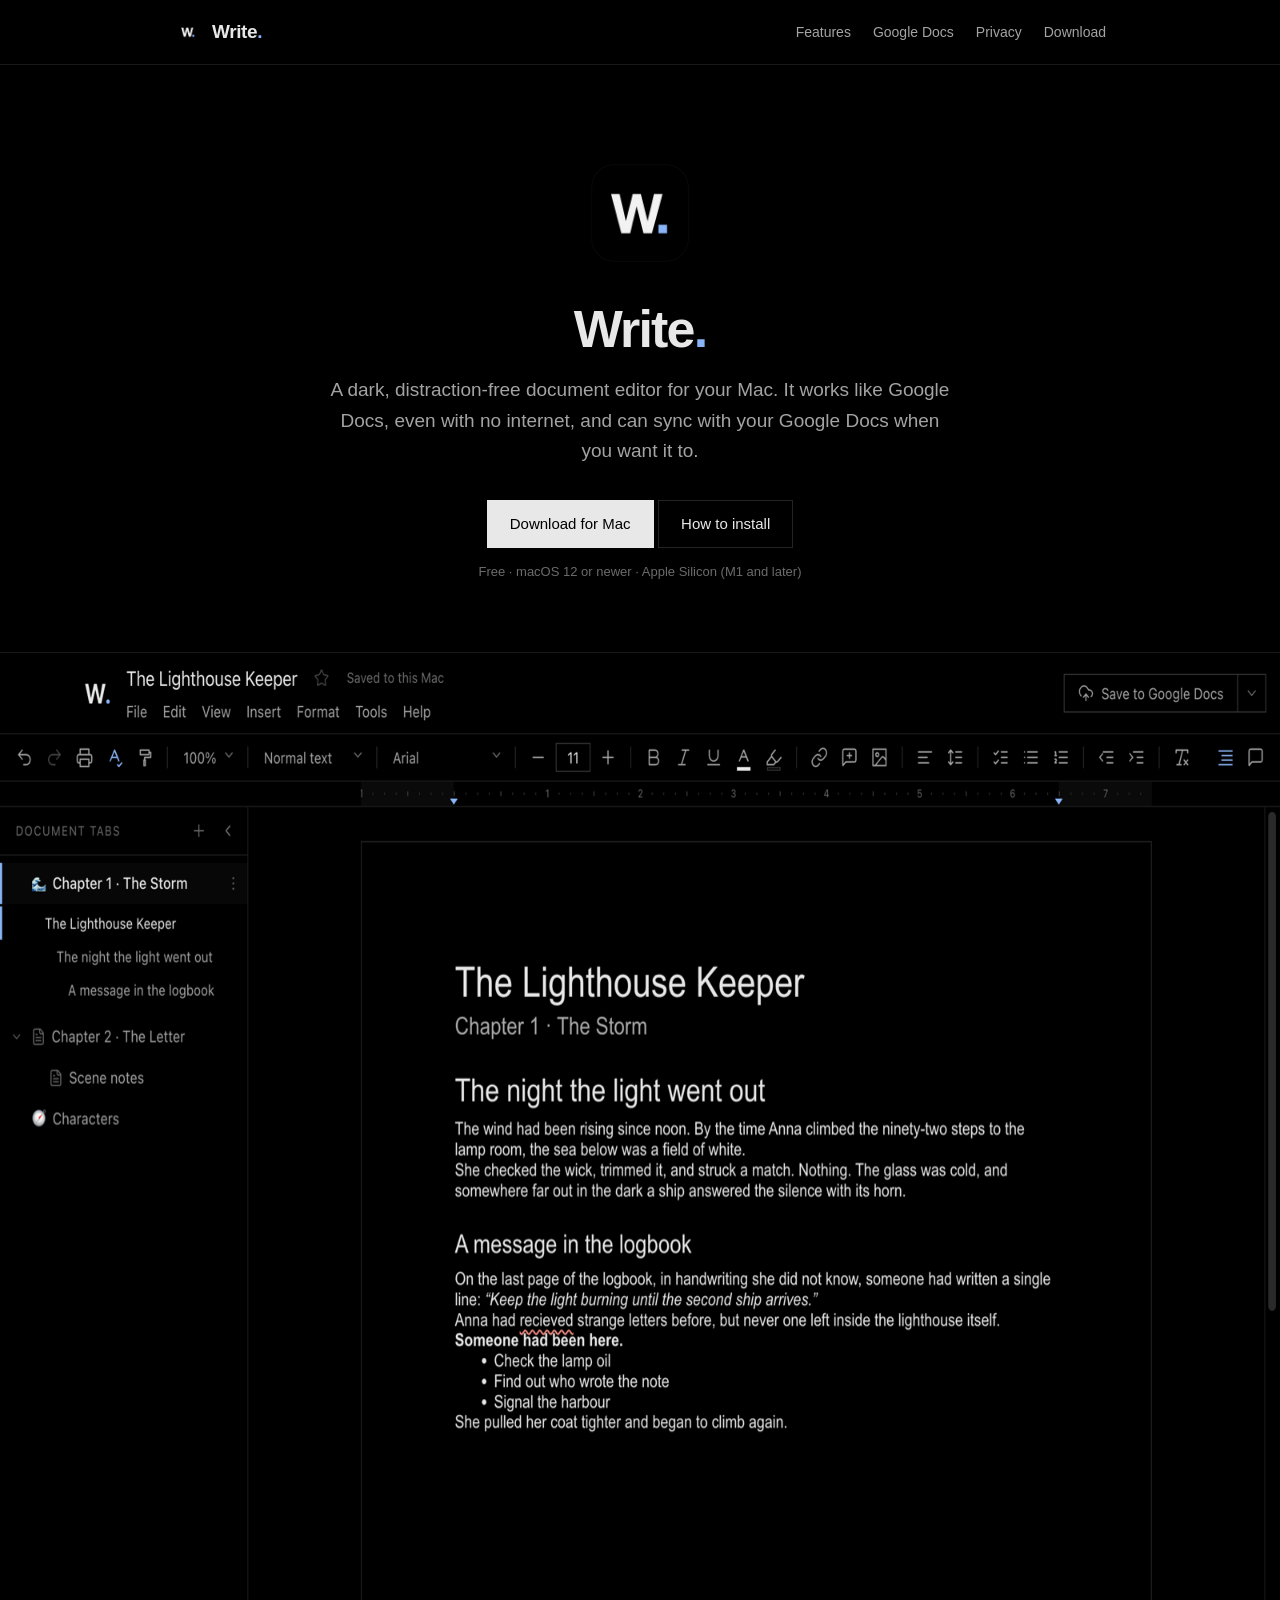
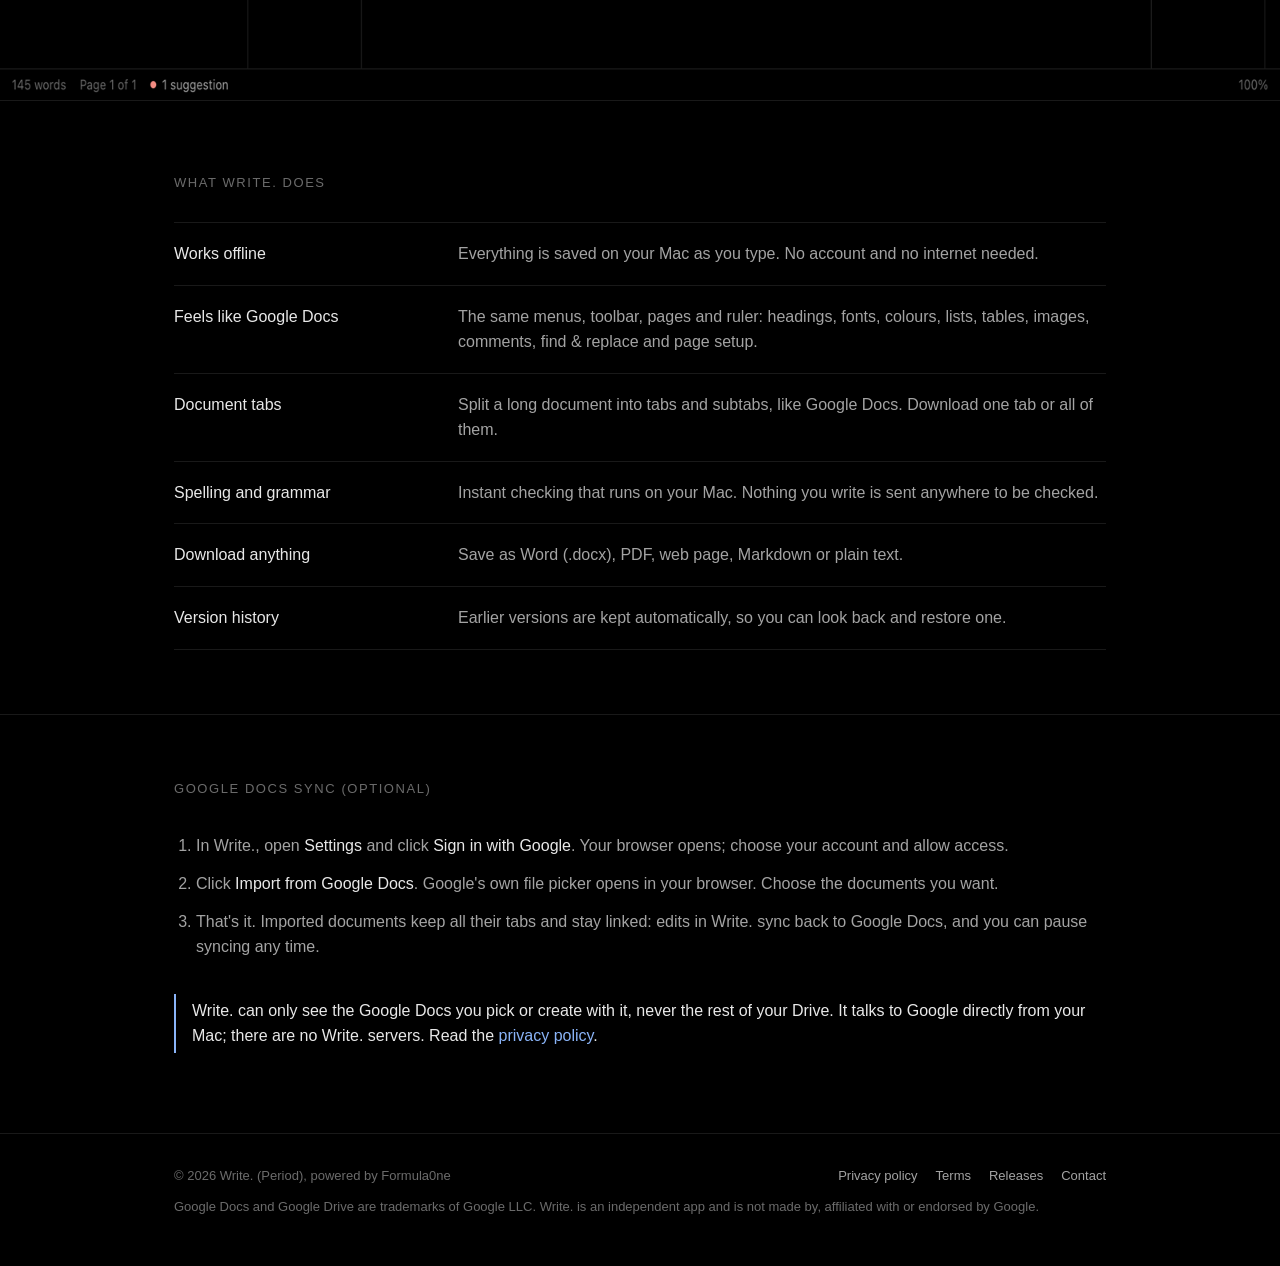
==== docs/index.html @ 098665d2 "Website: home page, privacy policy, terms and Google file picker page" ====
<!doctype html>
<html lang="en">
<head>
<meta charset="utf-8">
<meta name="viewport" content="width=device-width, initial-scale=1">
<title>Write. — a dark document editor for Mac that works like Google Docs</title>
<meta name="description" content="Write. is a free, dark, offline-first document editor for macOS. It works like Google Docs, with document tabs, spelling and grammar, and optional Google Docs sync.">
<meta name="theme-color" content="#000000">
<link rel="icon" href="icon.png">
<link rel="stylesheet" href="site.css">
</head>
<body>
<header class="top">
  <div class="wrap">
    <a class="brand" href="./"><img src="icon.png" alt=""><span>Write<span class="dot">.</span></span></a>
    <nav>
      <a href="#features" class="hide-sm">Features</a>
      <a href="#google">Google Docs</a>
      <a href="privacy.html">Privacy</a>
      <a href="https://github.com/subhodeep2002/Write/releases/latest">Download</a>
    </nav>
  </div>
</header>

<main>
  <div class="hero wrap">
    <img class="logo" src="icon.png" width="120" height="120" alt="Write. app icon">
    <h1>Write<span class="dot">.</span></h1>
    <p class="lead">A dark, distraction-free document editor for your Mac. It works like Google Docs, even with no internet, and can sync with your Google Docs when you want it to.</p>
    <a class="btn" href="https://github.com/subhodeep2002/Write/releases/latest">Download for Mac</a>
    <a class="btn ghost" href="https://github.com/subhodeep2002/Write#download-and-install">How to install</a>
    <p class="small">Free · macOS 12 or newer · Apple Silicon (M1 and later)</p>
  </div>

  <div class="shot"><img src="screenshots/editor.png" width="1600" height="1047" alt="Write. editing a document with document tabs"></div>

  <section id="features">
    <div class="wrap">
      <h2>What Write. does</h2>
      <div class="rows">
        <div><b>Works offline</b><span>Everything is saved on your Mac as you type. No account and no internet needed.</span></div>
        <div><b>Feels like Google Docs</b><span>The same menus, toolbar, pages and ruler: headings, fonts, colours, lists, tables, images, comments, find &amp; replace and page setup.</span></div>
        <div><b>Document tabs</b><span>Split a long document into tabs and subtabs, like Google Docs. Download one tab or all of them.</span></div>
        <div><b>Spelling and grammar</b><span>Instant checking that runs on your Mac. Nothing you write is sent anywhere to be checked.</span></div>
        <div><b>Download anything</b><span>Save as Word (.docx), PDF, web page, Markdown or plain text.</span></div>
        <div><b>Version history</b><span>Earlier versions are kept automatically, so you can look back and restore one.</span></div>
      </div>
    </div>
  </section>

  <section id="google">
    <div class="wrap">
      <h2>Google Docs sync (optional)</h2>
      <ol class="steps">
        <li>In Write., open <b>Settings</b> and click <b>Sign in with Google</b>. Your browser opens; choose your account and allow access.</li>
        <li>Click <b>Import from Google Docs</b>. Google's own file picker opens in your browser. Choose the documents you want.</li>
        <li>That's it. Imported documents keep all their tabs and stay linked: edits in Write. sync back to Google Docs, and you can pause syncing any time.</li>
      </ol>
      <p class="note" style="margin-top:28px">Write. can only see the Google Docs you pick or create with it, never the rest of your Drive. It talks to Google directly from your Mac; there are no Write. servers. Read the <a href="privacy.html">privacy policy</a>.</p>
    </div>
  </section>
</main>

<footer>
  <div class="wrap">
    <span>© 2026 Write. (Period), powered by Formula0ne</span>
    <nav>
      <a href="privacy.html">Privacy policy</a>
      <a href="terms.html">Terms</a>
      <a href="https://github.com/subhodeep2002/Write/releases">Releases</a>
      <a href="https://github.com/subhodeep2002/Write/issues">Contact</a>
    </nav>
    <p>Google Docs and Google Drive are trademarks of Google LLC. Write. is an independent app and is not made by, affiliated with or endorsed by Google.</p>
  </div>
</footer>
</body>
</html>
---- docs/site.css ----
/* Write. — website. Same look as the app: pure black, hairline separators, no cards. */
:root {
  --bg: #000;
  --fg: #e8e8e8;
  --fg-2: #a3a3a3;
  --fg-3: #6b6b6b;
  --line: #191919;
  --line-2: #242424;
  --accent: #8ab4f8;
  --max: 980px;
  color-scheme: dark;
}
* { box-sizing: border-box; }
html { -webkit-text-size-adjust: 100%; }
body {
  margin: 0;
  background: var(--bg);
  color: var(--fg);
  font: 16px/1.6 -apple-system, BlinkMacSystemFont, "SF Pro Text", "Segoe UI", Roboto, Helvetica, Arial, sans-serif;
  -webkit-font-smoothing: antialiased;
}
a { color: var(--accent); text-decoration: none; }
a:hover { text-decoration: underline; }
img { max-width: 100%; display: block; }
.wrap { max-width: var(--max); margin: 0 auto; padding: 0 24px; }

/* header */
.top { border-bottom: 1px solid var(--line); }
.top .wrap { display: flex; align-items: center; gap: 24px; height: 64px; }
.brand { display: flex; align-items: center; gap: 10px; color: var(--fg); font-size: 19px; font-weight: 600; letter-spacing: -0.02em; }
.brand:hover { text-decoration: none; }
.brand img { width: 28px; height: 28px; }
.dot { color: var(--accent); }
.top nav { margin-left: auto; display: flex; gap: 22px; font-size: 14px; }
.top nav a { color: var(--fg-2); }
.top nav a:hover { color: var(--fg); text-decoration: none; }

/* hero */
.hero { padding: 88px 0 56px; text-align: center; }
.hero img.logo { width: 120px; height: 120px; margin: 0 auto 28px; }
.hero h1 { font-size: 52px; line-height: 1.08; letter-spacing: -0.035em; font-weight: 600; margin: 0 0 18px; }
.hero p.lead { font-size: 19px; color: var(--fg-2); max-width: 620px; margin: 0 auto 34px; }
.btn {
  display: inline-flex; align-items: center; gap: 10px;
  background: var(--fg); color: #000; font-weight: 500; font-size: 15px;
  padding: 11px 22px; border: 1px solid var(--fg);
}
.btn:hover { text-decoration: none; background: #fff; }
.btn.ghost { background: transparent; color: var(--fg); border-color: var(--line-2); }
.btn.ghost:hover { border-color: var(--fg-3); }
.small { font-size: 13px; color: var(--fg-3); margin-top: 14px; }
.shot { border-top: 1px solid var(--line); border-bottom: 1px solid var(--line); margin: 0 0 8px; }
.shot img { margin: 0 auto; }

/* sections */
section { padding: 64px 0; border-bottom: 1px solid var(--line); }
section h2 { font-size: 13px; font-weight: 500; letter-spacing: 0.12em; text-transform: uppercase; color: var(--fg-3); margin: 0 0 28px; }
.rows { border-top: 1px solid var(--line); }
.rows > div { display: grid; grid-template-columns: 260px 1fr; gap: 24px; padding: 18px 0; border-bottom: 1px solid var(--line); }
.rows b { font-weight: 500; }
.rows span { color: var(--fg-2); }
.steps { margin: 0; padding-left: 22px; color: var(--fg-2); }
.steps li { padding: 6px 0; }
.steps b { color: var(--fg); font-weight: 500; }

/* legal pages */
.doc { padding: 56px 0 72px; max-width: 760px; }
.doc h1 { font-size: 38px; letter-spacing: -0.03em; font-weight: 600; margin: 0 0 6px; }
.doc .meta { color: var(--fg-3); font-size: 14px; margin: 0 0 36px; }
.doc h2 { font-size: 20px; font-weight: 600; letter-spacing: -0.01em; margin: 40px 0 10px; padding-top: 28px; border-top: 1px solid var(--line); }
.doc p, .doc li { color: var(--fg-2); }
.doc strong { color: var(--fg); font-weight: 500; }
.doc ul { padding-left: 22px; }
.doc li { padding: 3px 0; }
.note { border-left: 2px solid var(--accent); padding: 4px 0 4px 16px; color: var(--fg); }

/* footer */
footer { padding: 32px 0 48px; font-size: 13px; color: var(--fg-3); }
footer .wrap { display: flex; flex-wrap: wrap; gap: 10px 24px; }
footer nav { display: flex; gap: 18px; margin-left: auto; }
footer nav a { color: var(--fg-2); }
footer p { margin: 0; width: 100%; }

@media (max-width: 720px) {
  .top nav { gap: 14px; }
  .top nav .hide-sm { display: none; }
  .hero { padding: 56px 0 40px; }
  .hero h1 { font-size: 36px; }
  .hero p.lead { font-size: 17px; }
  .rows > div { grid-template-columns: 1fr; gap: 4px; }
  footer nav { margin-left: 0; }
}
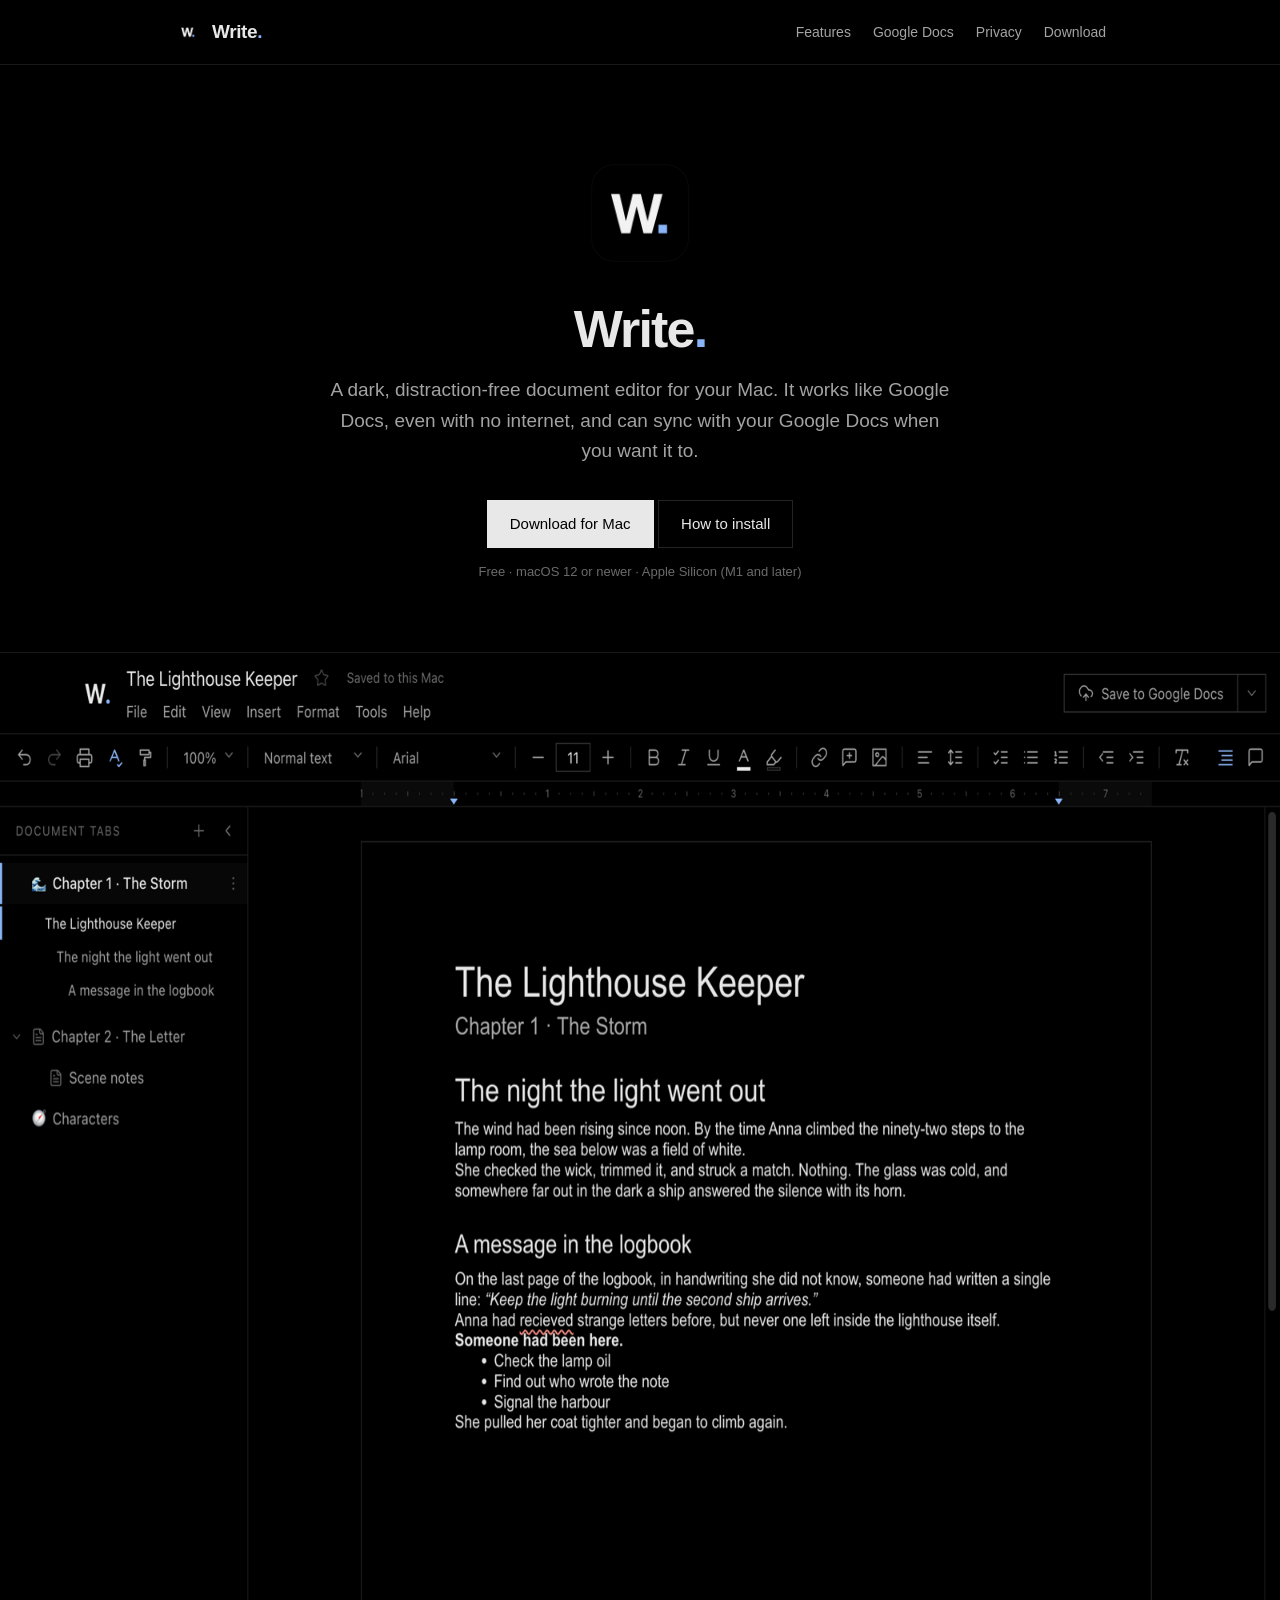
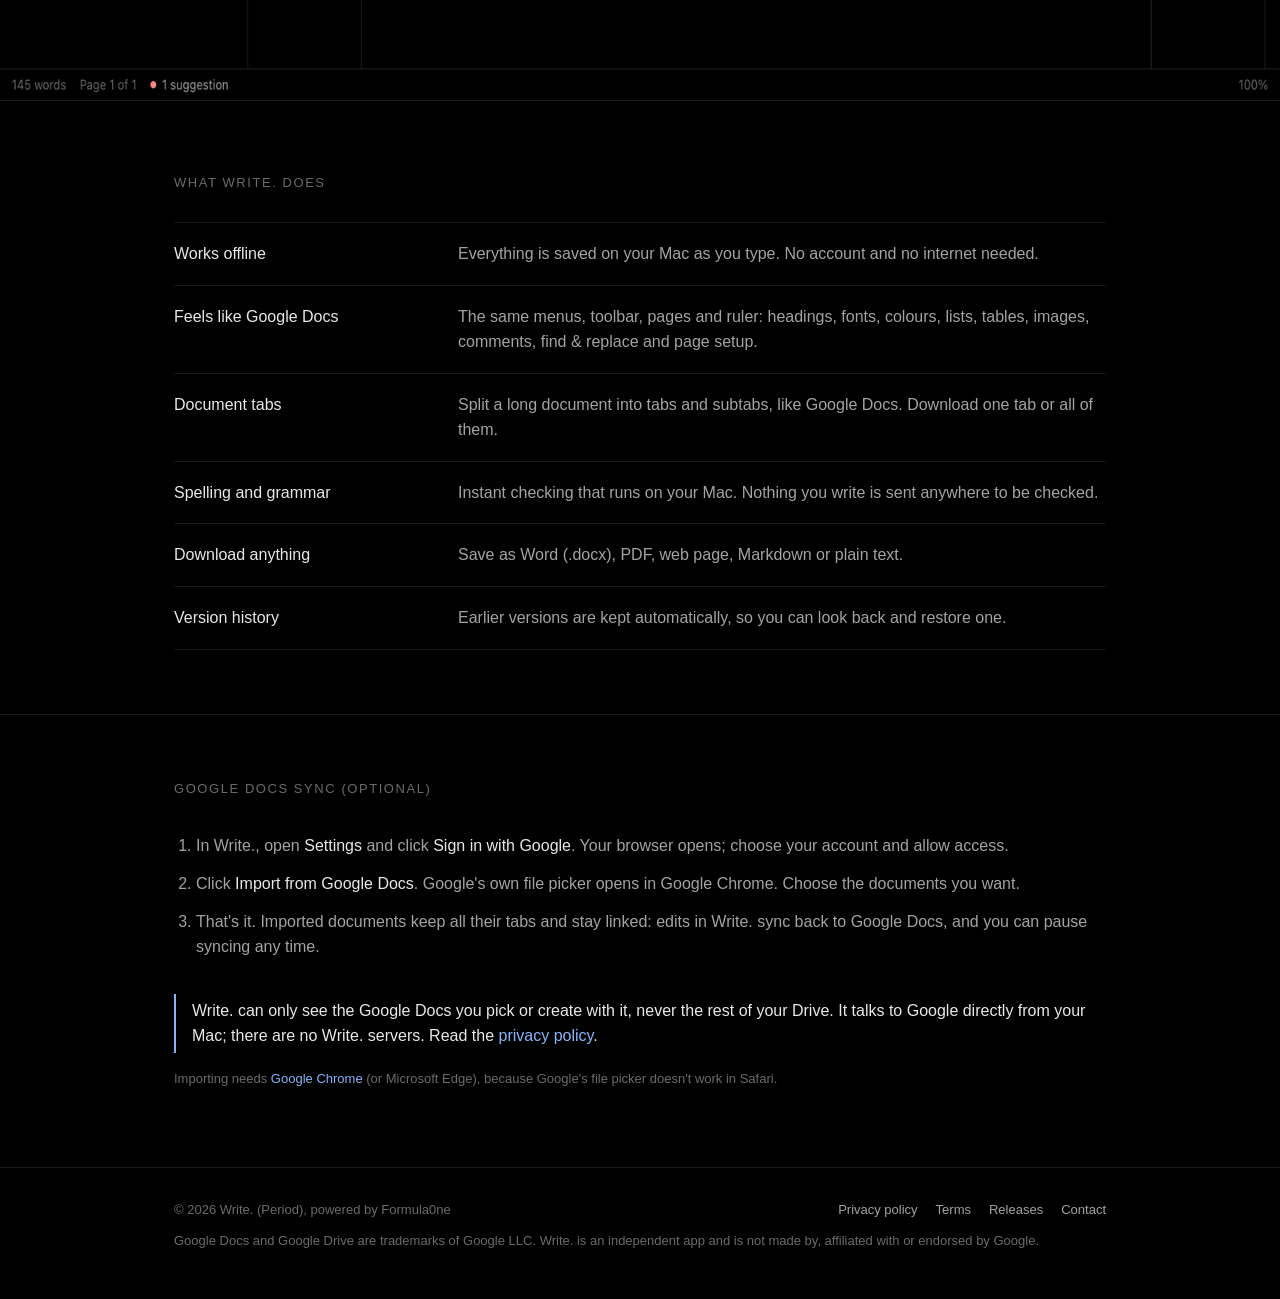
==== commit 25d8e1b2: "Write. 1.1.0: one-click Google sign-in, import with Google's file picker" ====
--- a/docs/index.html
+++ b/docs/index.html
@@ -53,10 +53,11 @@
       <h2>Google Docs sync (optional)</h2>
       <ol class="steps">
         <li>In Write., open <b>Settings</b> and click <b>Sign in with Google</b>. Your browser opens; choose your account and allow access.</li>
-        <li>Click <b>Import from Google Docs</b>. Google's own file picker opens in your browser. Choose the documents you want.</li>
+        <li>Click <b>Import from Google Docs</b>. Google's own file picker opens in Google Chrome. Choose the documents you want.</li>
         <li>That's it. Imported documents keep all their tabs and stay linked: edits in Write. sync back to Google Docs, and you can pause syncing any time.</li>
       </ol>
       <p class="note" style="margin-top:28px">Write. can only see the Google Docs you pick or create with it, never the rest of your Drive. It talks to Google directly from your Mac; there are no Write. servers. Read the <a href="privacy.html">privacy policy</a>.</p>
+      <p class="small" style="text-align:left">Importing needs <a href="https://www.google.com/chrome/">Google Chrome</a> (or Microsoft Edge), because Google's file picker doesn't work in Safari.</p>
     </div>
   </section>
 </main>
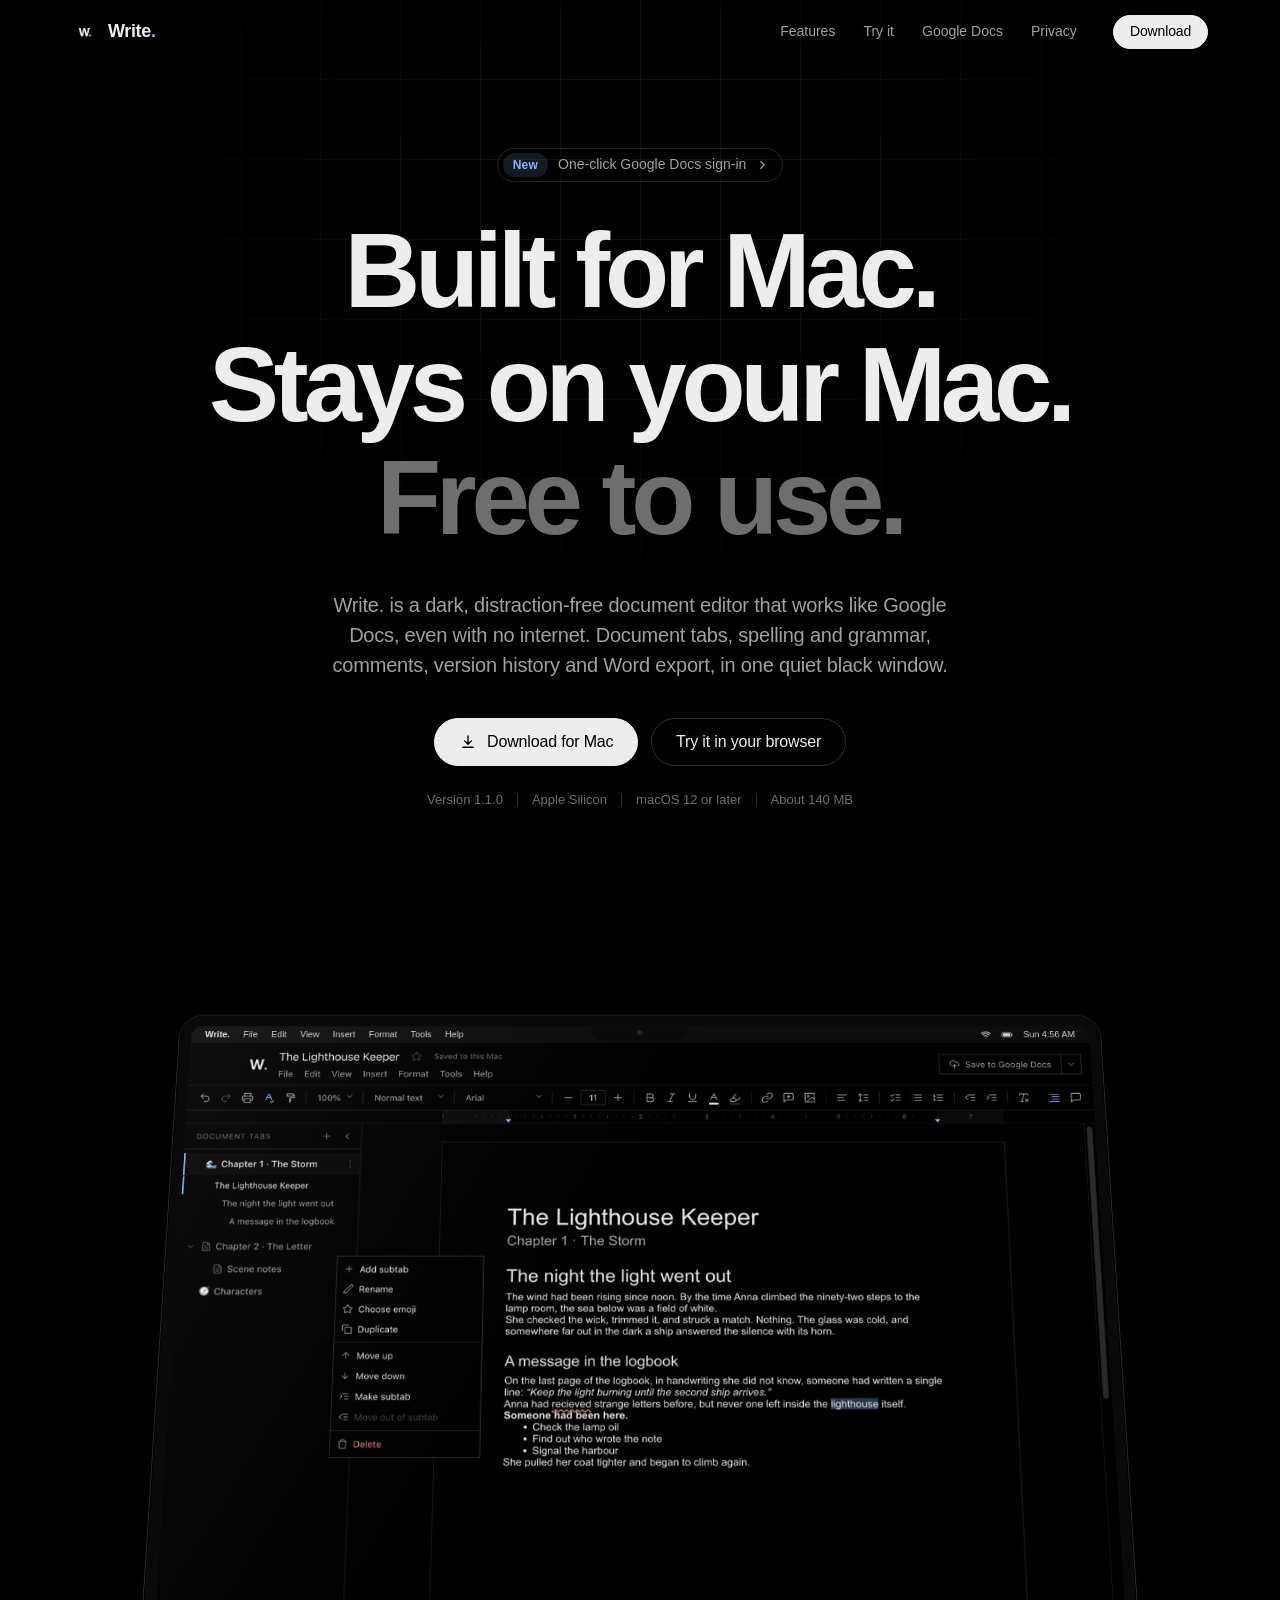
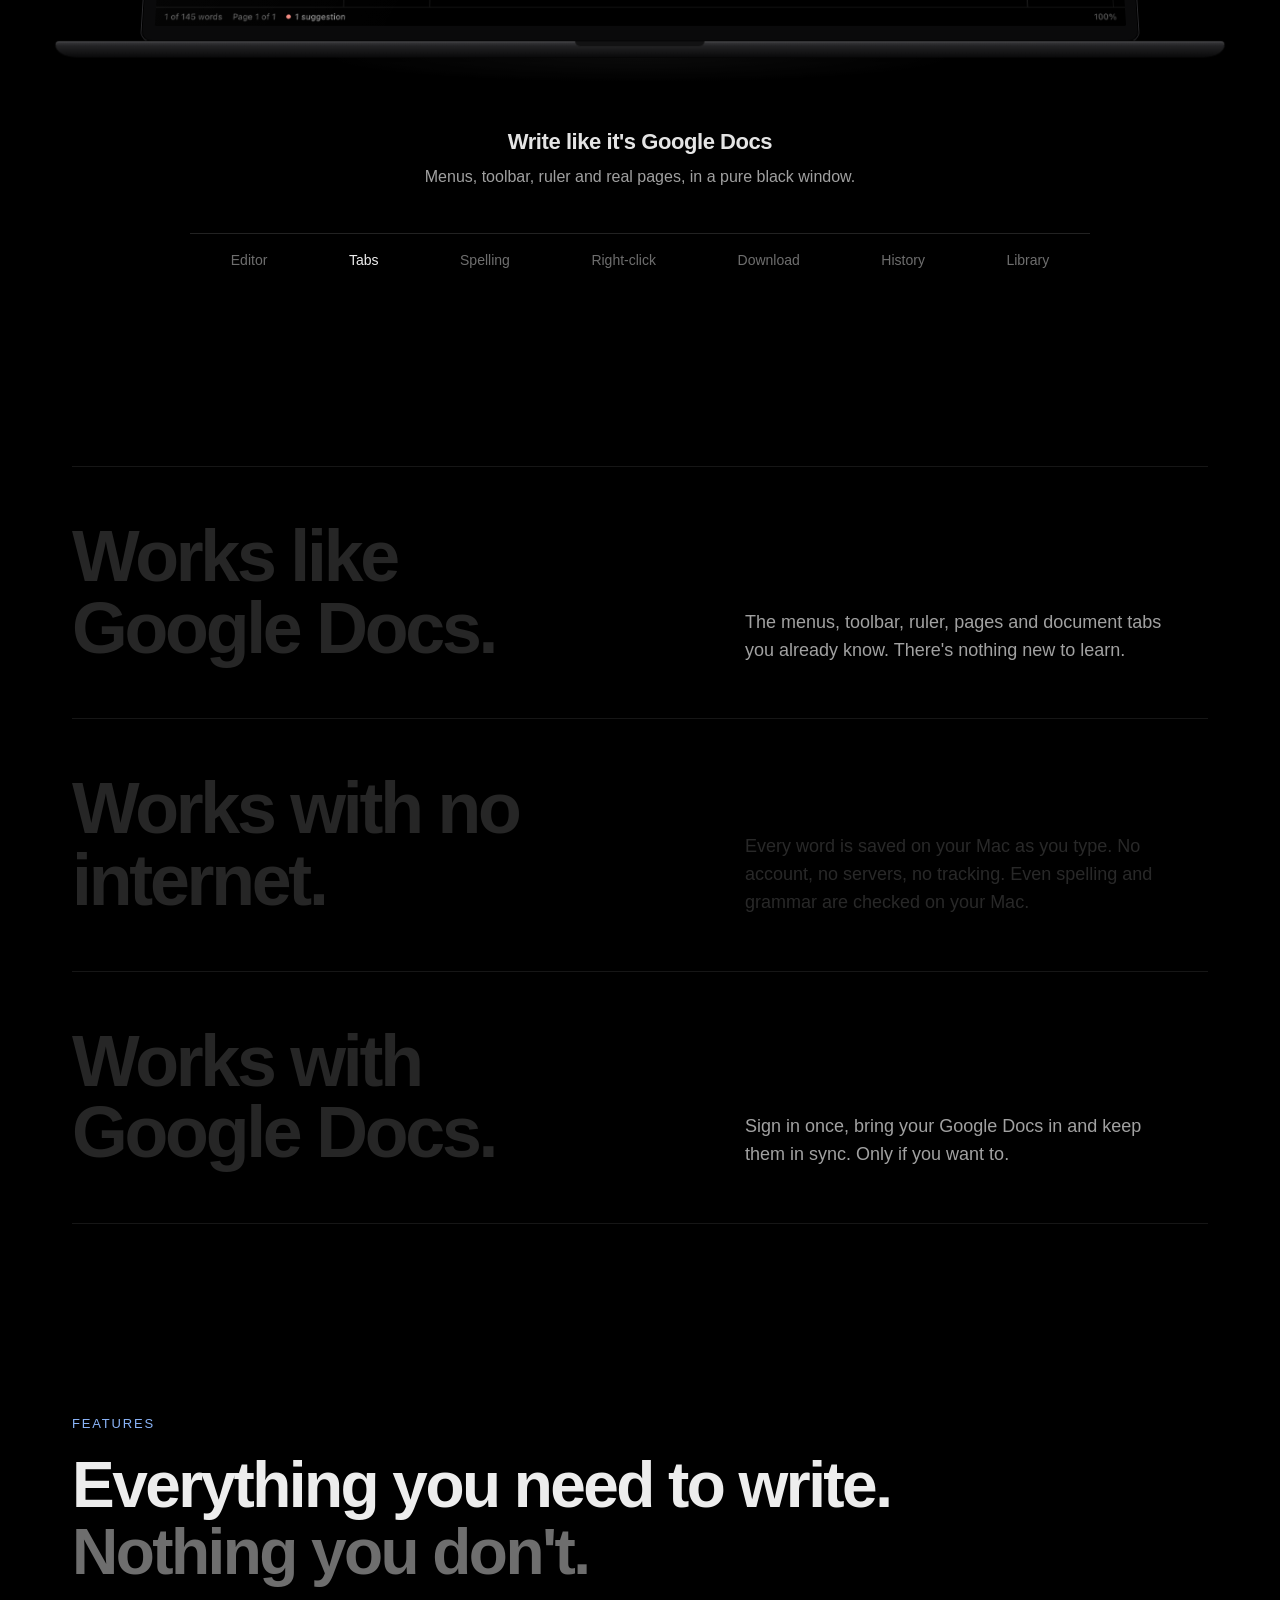
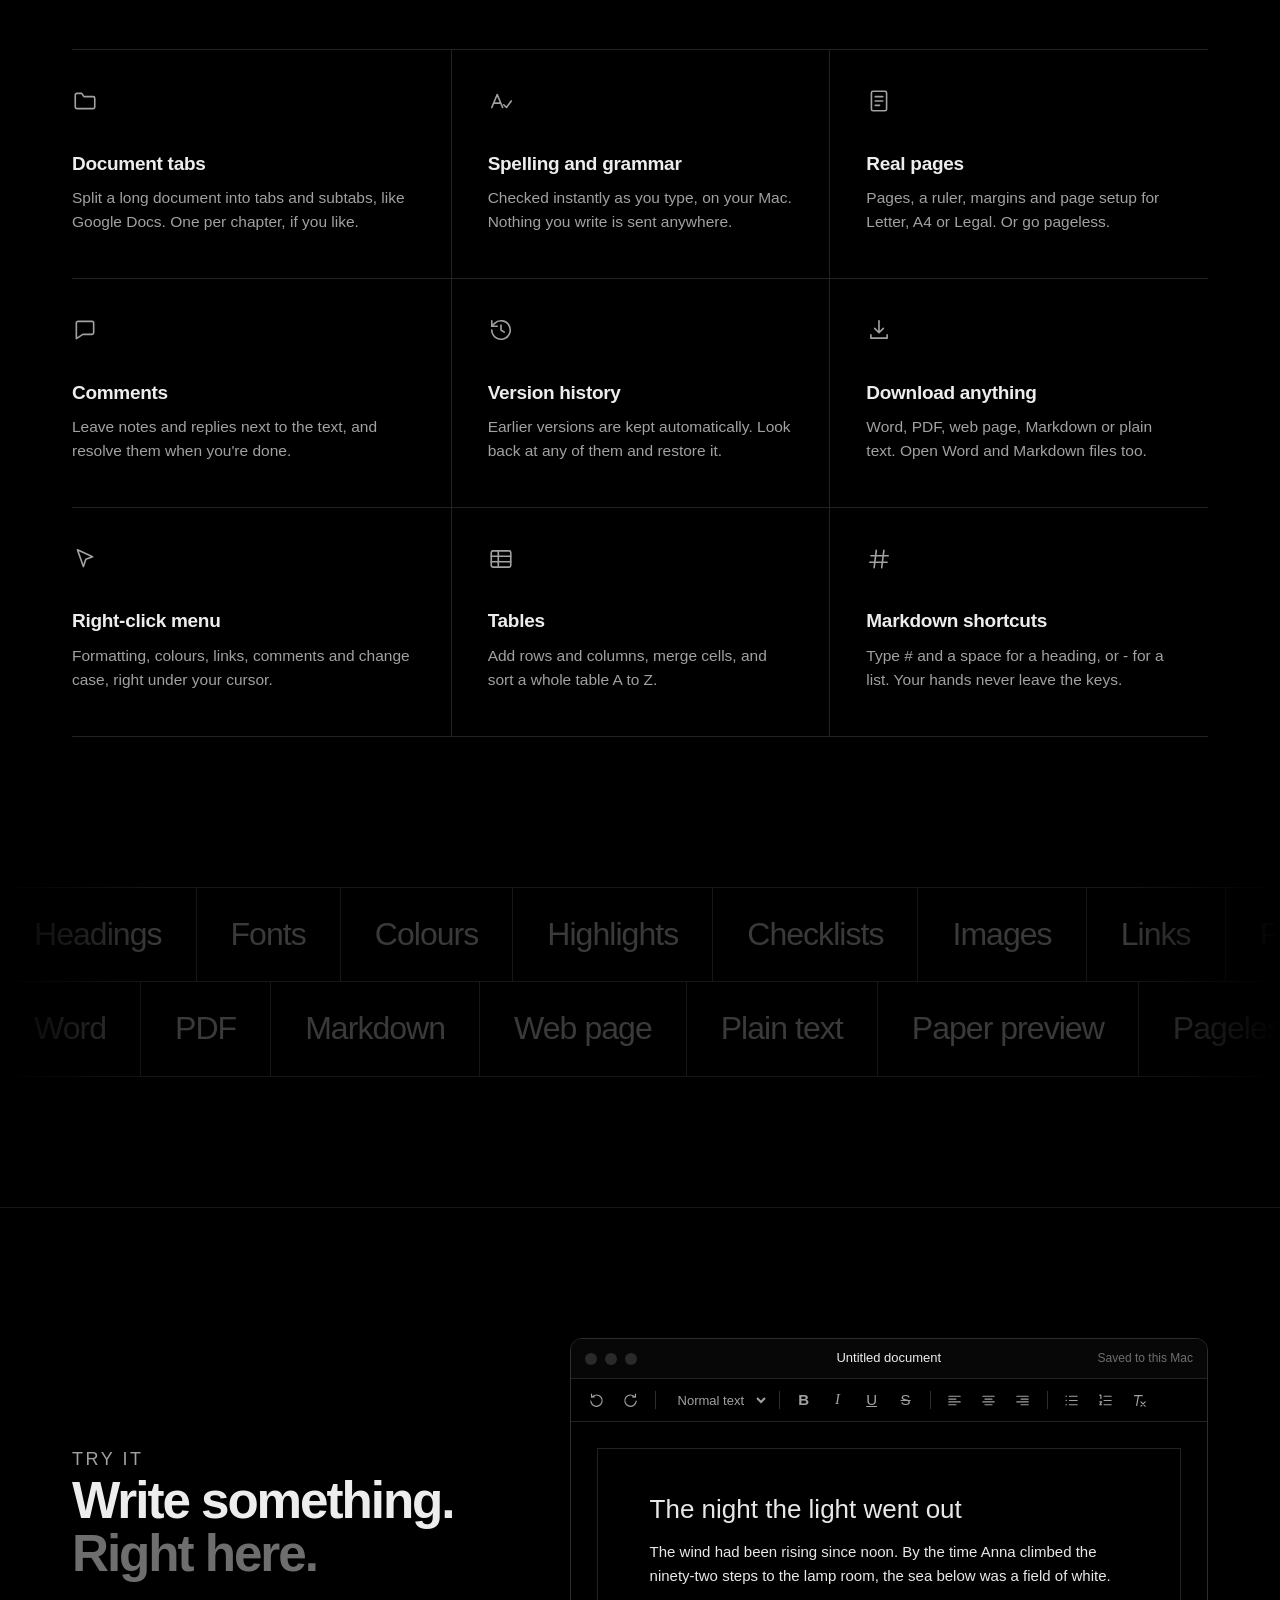
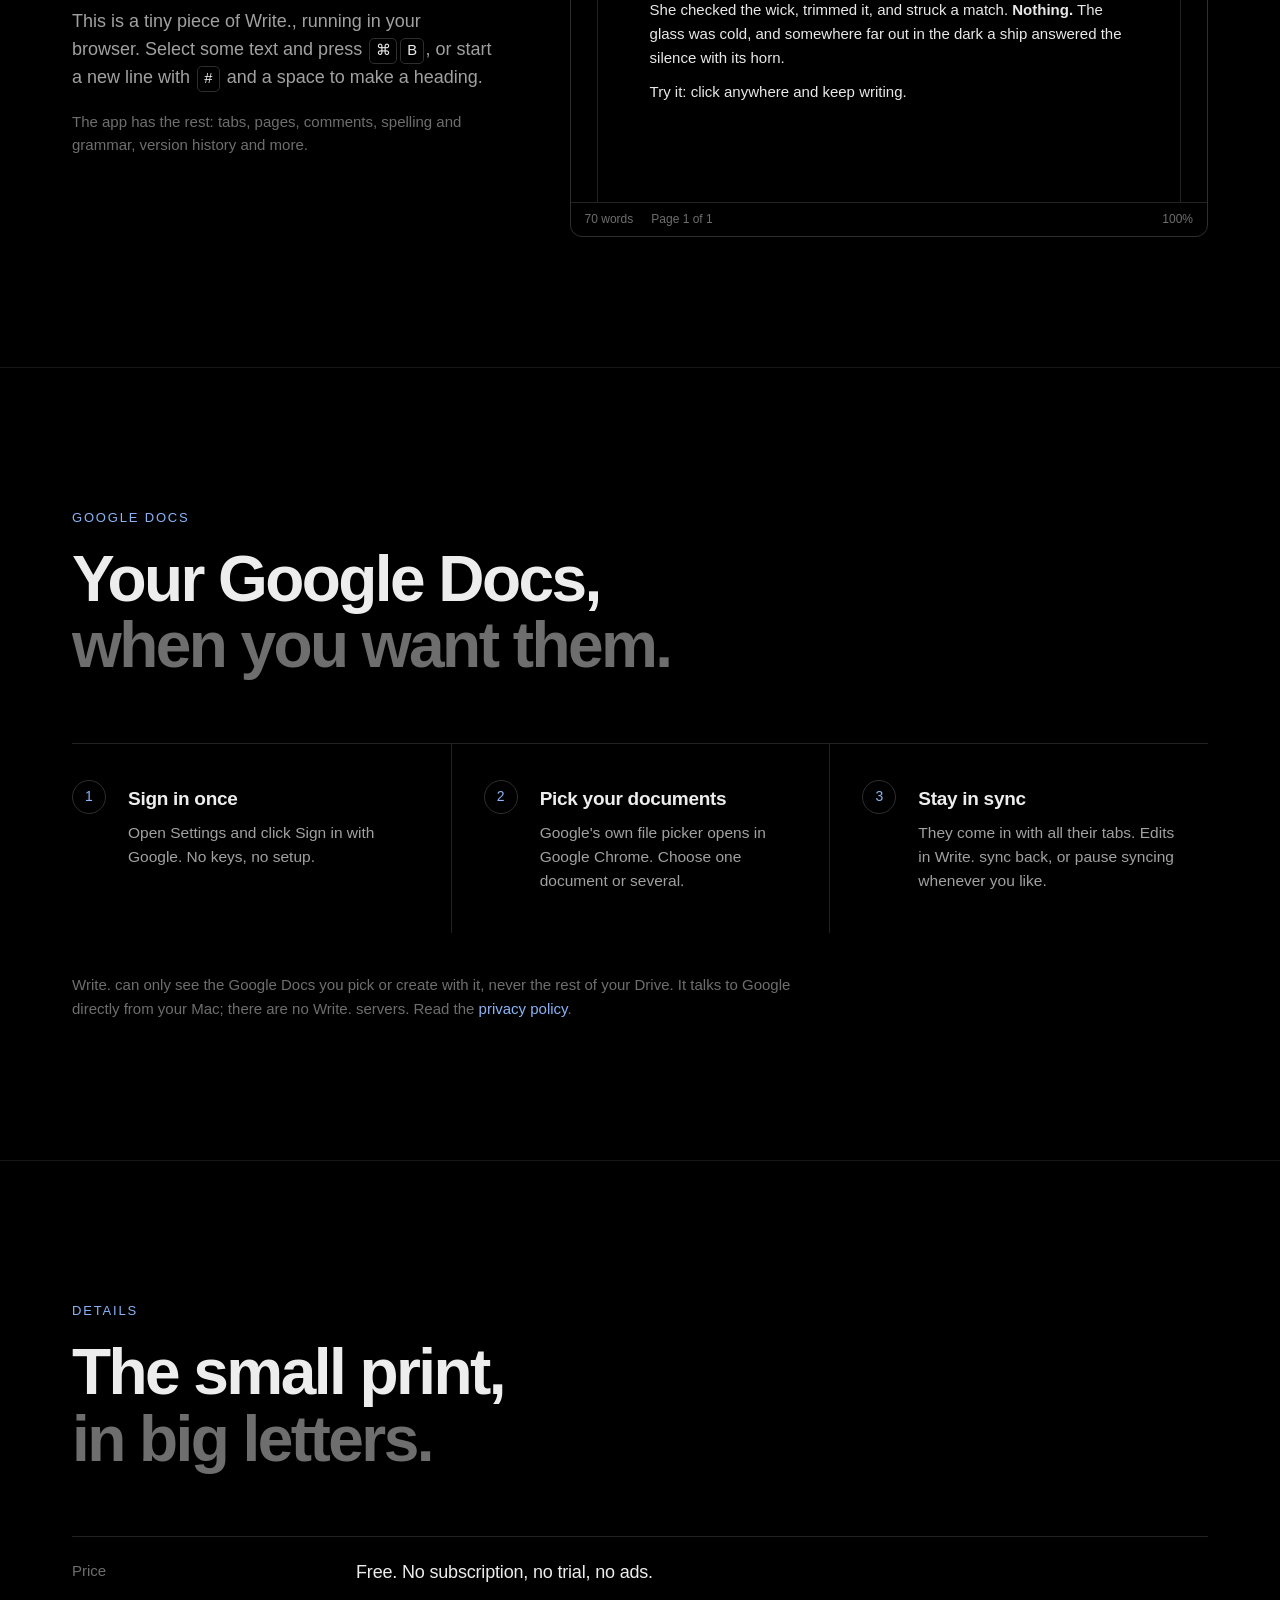
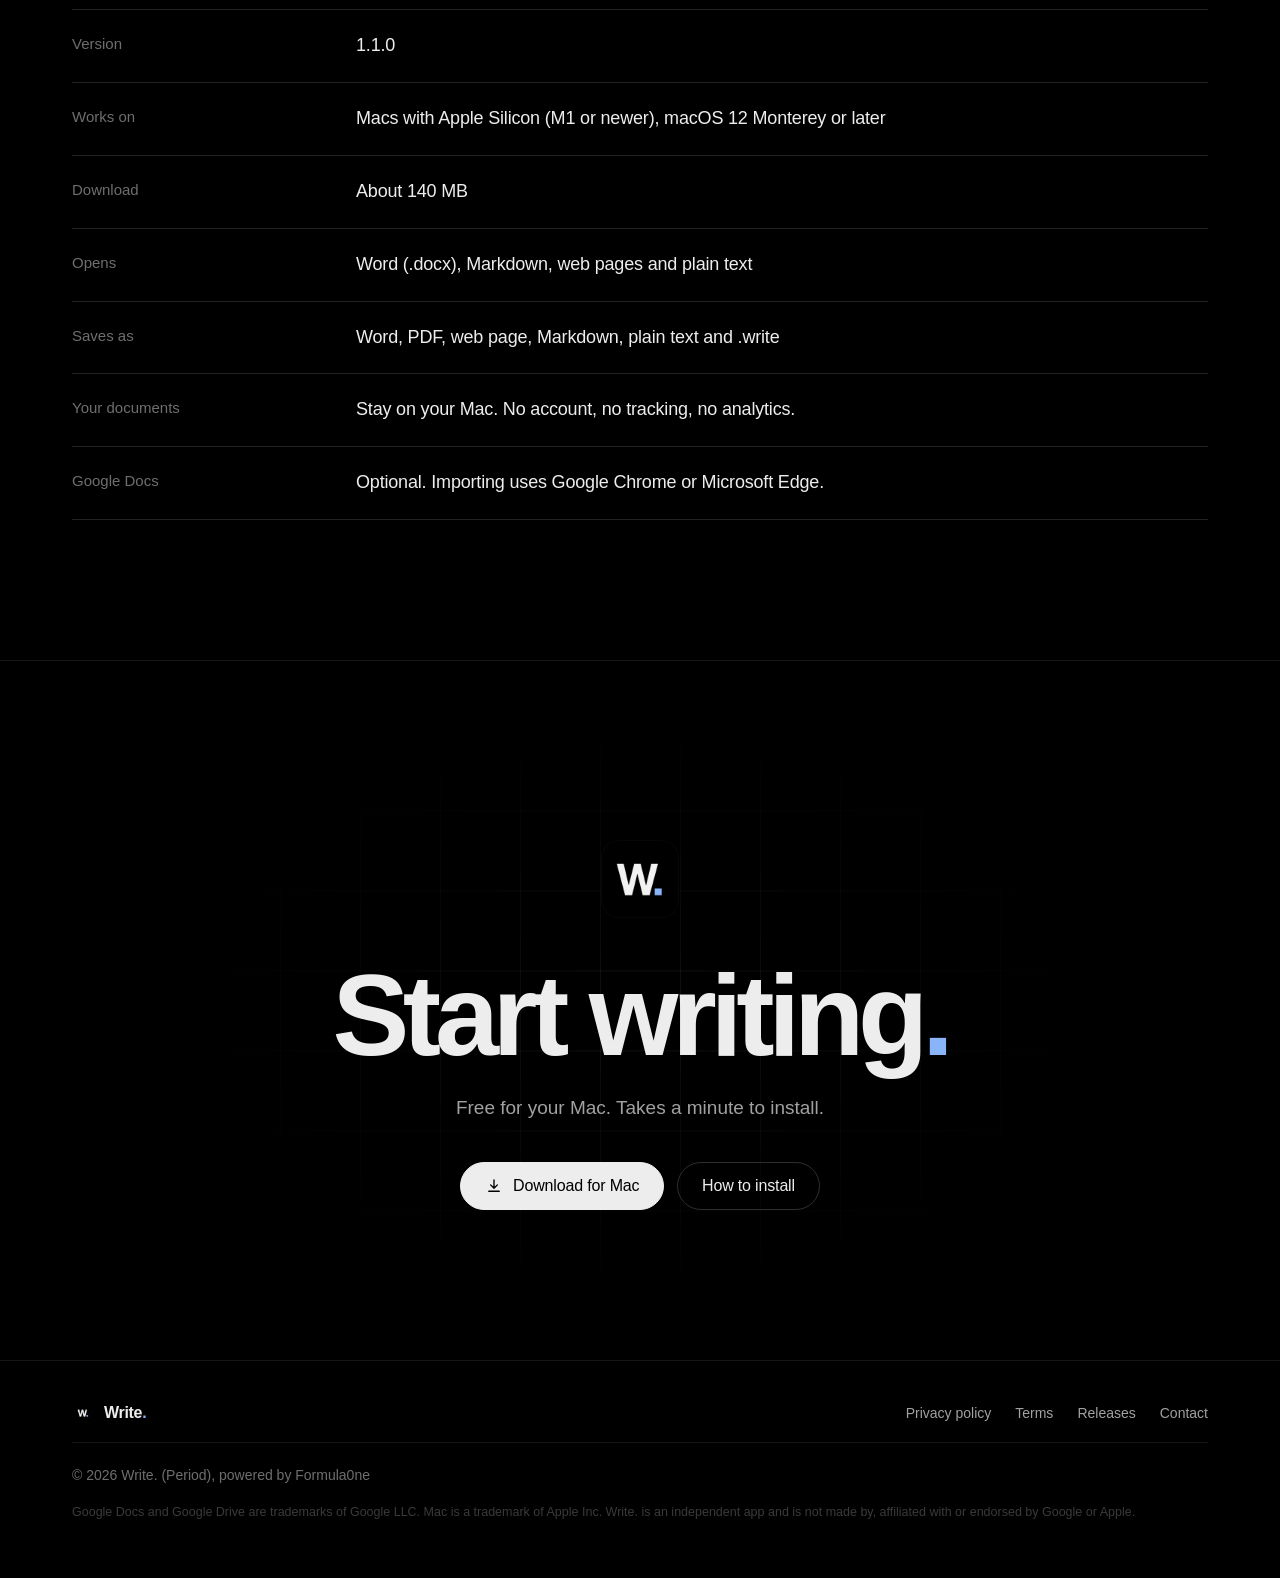
==== commit aec903cc: "New home page: Mac display with a slideshow, try-it editor, motion and pointer effects" ====
--- a/docs/index.html
+++ b/docs/index.html
@@ -3,76 +3,301 @@
 <head>
 <meta charset="utf-8">
 <meta name="viewport" content="width=device-width, initial-scale=1">
-<title>Write. — a dark document editor for Mac that works like Google Docs</title>
-<meta name="description" content="Write. is a free, dark, offline-first document editor for macOS. It works like Google Docs, with document tabs, spelling and grammar, and optional Google Docs sync.">
+<title>Write. | The document editor built for Mac</title>
+<meta name="description" content="Write. is a free, dark document editor for Mac that works like Google Docs, even offline. Built for Mac. Stays on your Mac. Free to use.">
 <meta name="theme-color" content="#000000">
+<meta property="og:title" content="Write. | Built for Mac. Stays on your Mac. Free to use.">
+<meta property="og:description" content="A dark, distraction-free document editor that works like Google Docs, even with no internet.">
+<meta property="og:image" content="https://subhodeep2002.github.io/Write/screenshots/editor.png">
+<meta property="og:url" content="https://subhodeep2002.github.io/Write/">
+<meta name="twitter:card" content="summary_large_image">
 <link rel="icon" href="icon.png">
-<link rel="stylesheet" href="site.css">
+<link rel="stylesheet" href="home.css">
+<script>document.documentElement.classList.add('js')</script>
 </head>
 <body>
-<header class="top">
-  <div class="wrap">
-    <a class="brand" href="./"><img src="icon.png" alt=""><span>Write<span class="dot">.</span></span></a>
-    <nav>
-      <a href="#features" class="hide-sm">Features</a>
+
+<header class="nav" id="nav">
+  <div class="nav-in">
+    <a class="brand" href="./" aria-label="Write. home"><img src="icon.png" alt="" width="26" height="26"><span>Write<span class="dot">.</span></span></a>
+    <nav class="nav-links">
+      <a href="#features">Features</a>
+      <a href="#try">Try it</a>
       <a href="#google">Google Docs</a>
       <a href="privacy.html">Privacy</a>
-      <a href="https://github.com/subhodeep2002/Write/releases/latest">Download</a>
     </nav>
+    <a class="btn btn-sm magnetic" data-download href="https://github.com/subhodeep2002/Write/releases/latest">Download</a>
   </div>
+  <div class="nav-progress" id="progress"></div>
 </header>
 
 <main>
-  <div class="hero wrap">
-    <img class="logo" src="icon.png" width="120" height="120" alt="Write. app icon">
-    <h1>Write<span class="dot">.</span></h1>
-    <p class="lead">A dark, distraction-free document editor for your Mac. It works like Google Docs, even with no internet, and can sync with your Google Docs when you want it to.</p>
-    <a class="btn" href="https://github.com/subhodeep2002/Write/releases/latest">Download for Mac</a>
-    <a class="btn ghost" href="https://github.com/subhodeep2002/Write#download-and-install">How to install</a>
-    <p class="small">Free · macOS 12 or newer · Apple Silicon (M1 and later)</p>
-  </div>
-
-  <div class="shot"><img src="screenshots/editor.png" width="1600" height="1047" alt="Write. editing a document with document tabs"></div>
-
-  <section id="features">
+  <!-- ============================================================ hero -->
+  <section class="hero" id="hero">
+    <div class="grid" aria-hidden="true"></div>
+    <div class="grid grid-lit" aria-hidden="true"></div>
+
+    <div class="hero-in">
+      <a class="eyebrow fade" style="--d:0" href="https://github.com/subhodeep2002/Write/releases/latest">
+        <span class="eyebrow-tag">New</span><span>One-click Google Docs sign-in</span><svg viewBox="0 0 16 16" width="12" height="12" aria-hidden="true"><path d="M6 3l5 5-5 5" fill="none" stroke="currentColor" stroke-width="1.6"/></svg>
+      </a>
+      <h1 class="headline">
+        <span class="line"><span style="--d:1">Built for Mac.</span></span>
+        <span class="line"><span style="--d:2">Stays on your Mac.</span></span>
+        <span class="line muted"><span style="--d:3">Free to use.</span></span>
+      </h1>
+      <p class="lead fade" style="--d:4">Write. is a dark, distraction-free document editor that works like Google Docs, even with no internet. Document tabs, spelling and grammar, comments, version history and Word export, in one quiet black window.</p>
+      <div class="cta fade" style="--d:5">
+        <a class="btn magnetic" data-download href="https://github.com/subhodeep2002/Write/releases/latest">
+          <svg viewBox="0 0 24 24" width="18" height="18" aria-hidden="true"><path d="M12 4v11m0 0-4.5-4.5M12 15l4.5-4.5M5 19h14" fill="none" stroke="currentColor" stroke-width="1.8" stroke-linecap="round" stroke-linejoin="round"/></svg>
+          Download for Mac
+        </a>
+        <a class="btn btn-ghost magnetic" href="#try">Try it in your browser</a>
+      </div>
+      <p class="meta fade" style="--d:6"><span data-version>Version 1.1.0</span><i></i><span>Apple Silicon</span><i></i><span>macOS 12 or later</span><i></i><span data-size>About 140 MB</span></p>
+    </div>
+
+    <!-- the Mac -->
+    <div class="stage fade" style="--d:6">
+      <div class="device" id="device">
+        <div class="lid">
+          <div class="screen">
+            <div class="menubar" aria-hidden="true">
+              <b>Write.</b><span>File</span><span>Edit</span><span>View</span><span>Insert</span><span>Format</span><span>Tools</span><span class="hide-xs">Help</span>
+              <span class="mb-right">
+                <svg viewBox="0 0 24 24" aria-hidden="true"><path d="M2.5 9a14 14 0 0 1 19 0M5.5 12.2a9.5 9.5 0 0 1 13 0M8.6 15.4a5 5 0 0 1 6.8 0M12 19h.01" fill="none" stroke="currentColor" stroke-width="2" stroke-linecap="round"/></svg>
+                <svg viewBox="0 0 28 24" aria-hidden="true"><rect x="1.5" y="6" width="22" height="12" rx="3" fill="none" stroke="currentColor" stroke-width="1.6"/><rect x="4" y="8.5" width="17" height="7" rx="1.4" fill="currentColor"/><path d="M25.5 10v4" stroke="currentColor" stroke-width="1.8" stroke-linecap="round"/></svg>
+                <span id="clock">Sat 10:24</span>
+              </span>
+            </div>
+            <div class="slides" id="slides">
+              <figure class="slide on"><img src="screenshots/editor.png" width="1600" height="1047" alt="Write. editing a document with document tabs"></figure>
+              <figure class="slide"><img src="screenshots/document-tabs.png" width="1600" height="1047" alt="Document tabs with the tab menu open" loading="lazy"></figure>
+              <figure class="slide"><img src="screenshots/spelling-and-grammar.png" width="1600" height="1047" alt="A spelling suggestion" loading="lazy"></figure>
+              <figure class="slide"><img src="screenshots/right-click-menu.png" width="1600" height="1047" alt="The right-click menu" loading="lazy"></figure>
+              <figure class="slide"><img src="screenshots/download-tabs.png" width="1600" height="1047" alt="Downloading the current tab or all tabs" loading="lazy"></figure>
+              <figure class="slide"><img src="screenshots/version-history.png" width="1600" height="1047" alt="Version history" loading="lazy"></figure>
+              <figure class="slide"><img src="screenshots/home.png" width="1600" height="1047" alt="All your documents" loading="lazy"></figure>
+            </div>
+            <div class="glare" aria-hidden="true"></div>
+          </div>
+        </div>
+        <div class="base" aria-hidden="true"></div>
+      </div>
+      <div class="floor" aria-hidden="true"></div>
+
+      <div class="slide-info" id="slideInfo" aria-live="polite">
+        <h3>Write like it's Google Docs</h3>
+        <p>Menus, toolbar, ruler and real pages, in a pure black window.</p>
+      </div>
+      <div class="slide-nav" id="slideNav" role="tablist" aria-label="App screens">
+        <button role="tab" class="on" data-title="Write like it's Google Docs" data-text="Menus, toolbar, ruler and real pages, in a pure black window."><span class="bar"></span>Editor</button>
+        <button role="tab" data-title="Document tabs" data-text="One document, many tabs and subtabs. Rename them, reorder them, give them emoji."><span class="bar"></span>Tabs</button>
+        <button role="tab" data-title="Spelling and grammar" data-text="Mistakes are underlined as you type. One click fixes them, right on your Mac."><span class="bar"></span>Spelling</button>
+        <button role="tab" data-title="Right-click anything" data-text="Formatting, links, comments and table tools, right where your cursor is."><span class="bar"></span>Right-click</button>
+        <button role="tab" data-title="Download anything" data-text="Word, PDF, web page, Markdown or plain text. One tab, or all of them."><span class="bar"></span>Download</button>
+        <button role="tab" data-title="Version history" data-text="Every earlier version is kept automatically, so you can always go back."><span class="bar"></span>History</button>
+        <button role="tab" data-title="All your documents" data-text="Saved on your Mac as you type. Search, star and sort them."><span class="bar"></span>Library</button>
+      </div>
+    </div>
+  </section>
+
+  <!-- ============================================================ statements -->
+  <section class="statements" aria-label="Why Write.">
     <div class="wrap">
-      <h2>What Write. does</h2>
-      <div class="rows">
-        <div><b>Works offline</b><span>Everything is saved on your Mac as you type. No account and no internet needed.</span></div>
-        <div><b>Feels like Google Docs</b><span>The same menus, toolbar, pages and ruler: headings, fonts, colours, lists, tables, images, comments, find &amp; replace and page setup.</span></div>
-        <div><b>Document tabs</b><span>Split a long document into tabs and subtabs, like Google Docs. Download one tab or all of them.</span></div>
-        <div><b>Spelling and grammar</b><span>Instant checking that runs on your Mac. Nothing you write is sent anywhere to be checked.</span></div>
-        <div><b>Download anything</b><span>Save as Word (.docx), PDF, web page, Markdown or plain text.</span></div>
-        <div><b>Version history</b><span>Earlier versions are kept automatically, so you can look back and restore one.</span></div>
-      </div>
-    </div>
-  </section>
-
-  <section id="google">
+      <div class="statement" data-scrub>
+        <h2>Works like Google&nbsp;Docs.</h2>
+        <p>The menus, toolbar, ruler, pages and document tabs you already know. There's nothing new to learn.</p>
+      </div>
+      <div class="statement" data-scrub>
+        <h2>Works with no internet.</h2>
+        <p>Every word is saved on your Mac as you type. No account, no servers, no tracking. Even spelling and grammar are checked on your Mac.</p>
+      </div>
+      <div class="statement" data-scrub>
+        <h2>Works with Google&nbsp;Docs.</h2>
+        <p>Sign in once, bring your Google Docs in and keep them in sync. Only if you want to.</p>
+      </div>
+    </div>
+  </section>
+
+  <!-- ============================================================ features -->
+  <section class="features" id="features">
     <div class="wrap">
-      <h2>Google Docs sync (optional)</h2>
+      <div class="section-head" data-reveal>
+        <p class="kicker">Features</p>
+        <h2>Everything you need to write.<br><span class="muted">Nothing you don't.</span></h2>
+      </div>
+      <div class="fgrid" id="fgrid">
+        <div class="feat" data-reveal style="--d:0">
+          <svg viewBox="0 0 24 24" aria-hidden="true"><path d="M3 8V6.5A1.5 1.5 0 0 1 4.5 5H9l2 3h8.5A1.5 1.5 0 0 1 21 9.5v8a1.5 1.5 0 0 1-1.5 1.5h-15A1.5 1.5 0 0 1 3 17.5z"/></svg>
+          <h3>Document tabs</h3><p>Split a long document into tabs and subtabs, like Google Docs. One per chapter, if you like.</p>
+        </div>
+        <div class="feat" data-reveal style="--d:1">
+          <svg viewBox="0 0 24 24" aria-hidden="true"><path d="M3.5 18 8.5 6l5 12M5.5 14h6"/><path d="m14.5 15.5 2.5 2.5 4.5-6"/></svg>
+          <h3>Spelling and grammar</h3><p>Checked instantly as you type, on your Mac. Nothing you write is sent anywhere.</p>
+        </div>
+        <div class="feat" data-reveal style="--d:2">
+          <svg viewBox="0 0 24 24" aria-hidden="true"><rect x="5" y="3" width="14" height="18" rx="1.5"/><path d="M8.5 8h7M8.5 12h7M8.5 16h4"/></svg>
+          <h3>Real pages</h3><p>Pages, a ruler, margins and page setup for Letter, A4 or Legal. Or go pageless.</p>
+        </div>
+        <div class="feat" data-reveal style="--d:0">
+          <svg viewBox="0 0 24 24" aria-hidden="true"><path d="M4 5.5A1.5 1.5 0 0 1 5.5 4h13A1.5 1.5 0 0 1 20 5.5v9a1.5 1.5 0 0 1-1.5 1.5H10l-6 4z"/></svg>
+          <h3>Comments</h3><p>Leave notes and replies next to the text, and resolve them when you're done.</p>
+        </div>
+        <div class="feat" data-reveal style="--d:1">
+          <svg viewBox="0 0 24 24" aria-hidden="true"><path d="M3.5 12a8.5 8.5 0 1 0 2.6-6.1L3.5 8.5"/><path d="M3.5 3.5v5h5M12 7.5V12l3 2"/></svg>
+          <h3>Version history</h3><p>Earlier versions are kept automatically. Look back at any of them and restore it.</p>
+        </div>
+        <div class="feat" data-reveal style="--d:2">
+          <svg viewBox="0 0 24 24" aria-hidden="true"><path d="M12 3.5v11m0 0-4-4m4 4 4-4M4.5 16.5v3h15v-3"/></svg>
+          <h3>Download anything</h3><p>Word, PDF, web page, Markdown or plain text. Open Word and Markdown files too.</p>
+        </div>
+        <div class="feat" data-reveal style="--d:0">
+          <svg viewBox="0 0 24 24" aria-hidden="true"><path d="M5 3.5 19 10l-6.2 2.2L10.5 19z"/></svg>
+          <h3>Right-click menu</h3><p>Formatting, colours, links, comments and change case, right under your cursor.</p>
+        </div>
+        <div class="feat" data-reveal style="--d:1">
+          <svg viewBox="0 0 24 24" aria-hidden="true"><rect x="3" y="4.5" width="18" height="15" rx="1.5"/><path d="M3 9.5h18M3 14.5h18M9.5 4.5v15"/></svg>
+          <h3>Tables</h3><p>Add rows and columns, merge cells, and sort a whole table A to Z.</p>
+        </div>
+        <div class="feat" data-reveal style="--d:2">
+          <svg viewBox="0 0 24 24" aria-hidden="true"><path d="M9.5 4 7.5 20M16.5 4l-2 16M4.5 9h16M3.5 15h16"/></svg>
+          <h3>Markdown shortcuts</h3><p>Type # and a space for a heading, or - for a list. Your hands never leave the keys.</p>
+        </div>
+      </div>
+    </div>
+  </section>
+
+  <!-- ============================================================ marquee -->
+  <section class="marquee" aria-label="More features">
+    <div class="mq"><div class="mq-track">
+      <span>Headings</span><span>Fonts</span><span>Colours</span><span>Highlights</span><span>Checklists</span><span>Images</span><span>Links</span><span>Page breaks</span><span>Find and replace</span><span>Word count</span><span>Zoom</span><span>Outline</span><span>Full screen</span><span>Print</span>
+    </div></div>
+    <div class="mq mq-rev"><div class="mq-track">
+      <span>Word</span><span>PDF</span><span>Markdown</span><span>Web page</span><span>Plain text</span><span>Paper preview</span><span>Pageless</span><span>Keyboard shortcuts</span><span>Personal dictionary</span><span>Emoji tab icons</span><span>Sort tables</span><span>Version names</span>
+    </div></div>
+  </section>
+
+  <!-- ============================================================ try it -->
+  <section class="try" id="try">
+    <div class="wrap try-in">
+      <div class="try-copy" data-reveal>
+        <p class="kicker">Try it</p>
+        <h2>Write something.<br><span class="muted">Right here.</span></h2>
+        <p>This is a tiny piece of Write., running in your browser. Select some text and press <kbd>⌘</kbd><kbd>B</kbd>, or start a new line with <kbd>#</kbd> and a space to make a heading.</p>
+        <p class="small-note">The app has the rest: tabs, pages, comments, spelling and grammar, version history and more.</p>
+      </div>
+
+      <div class="win" data-reveal style="--d:1">
+        <div class="win-bar">
+          <span class="lights" aria-hidden="true"><i></i><i></i><i></i></span>
+          <span class="win-title">Untitled document</span>
+          <span class="win-saved" id="saved">Saved to this Mac</span>
+        </div>
+        <div class="win-tools" id="tools" role="toolbar" aria-label="Formatting">
+          <button data-cmd="undo" title="Undo (⌘Z)" aria-label="Undo"><svg viewBox="0 0 24 24"><path d="M9 7H5V3M5.5 7.5A8 8 0 1 1 4 13"/></svg></button>
+          <button data-cmd="redo" title="Redo (⇧⌘Z)" aria-label="Redo"><svg viewBox="0 0 24 24"><path d="M15 7h4V3M18.5 7.5A8 8 0 1 0 20 13"/></svg></button>
+          <span class="sep"></span>
+          <select id="blockStyle" aria-label="Paragraph style">
+            <option value="p">Normal text</option>
+            <option value="h1">Heading 1</option>
+            <option value="h2">Heading 2</option>
+          </select>
+          <span class="sep"></span>
+          <button data-cmd="bold" title="Bold (⌘B)" aria-label="Bold"><b>B</b></button>
+          <button data-cmd="italic" title="Italic (⌘I)" aria-label="Italic"><i class="serif">I</i></button>
+          <button data-cmd="underline" title="Underline (⌘U)" aria-label="Underline"><u>U</u></button>
+          <button data-cmd="strikeThrough" title="Strikethrough" aria-label="Strikethrough"><s>S</s></button>
+          <span class="sep"></span>
+          <button data-cmd="justifyLeft" title="Align left" aria-label="Align left"><svg viewBox="0 0 24 24"><path d="M4 6h16M4 10h10M4 14h16M4 18h10"/></svg></button>
+          <button data-cmd="justifyCenter" title="Center" aria-label="Center"><svg viewBox="0 0 24 24"><path d="M4 6h16M7 10h10M4 14h16M7 18h10"/></svg></button>
+          <button data-cmd="justifyRight" title="Align right" aria-label="Align right"><svg viewBox="0 0 24 24"><path d="M4 6h16M10 10h10M4 14h16M10 18h10"/></svg></button>
+          <span class="sep hide-xs"></span>
+          <button class="hide-xs" data-cmd="insertUnorderedList" title="Bulleted list" aria-label="Bulleted list"><svg viewBox="0 0 24 24"><path d="M9 6h11M9 12h11M9 18h11"/><circle cx="4.5" cy="6" r="1"/><circle cx="4.5" cy="12" r="1"/><circle cx="4.5" cy="18" r="1"/></svg></button>
+          <button class="hide-xs" data-cmd="insertOrderedList" title="Numbered list" aria-label="Numbered list"><svg viewBox="0 0 24 24"><path d="M10 6h10M10 12h10M10 18h10M4 4.5h1.5V9M4 14h2.5L4 18h2.5"/></svg></button>
+          <button class="hide-xs" data-cmd="removeFormat" title="Clear formatting" aria-label="Clear formatting"><svg viewBox="0 0 24 24"><path d="M5 5h11M10.5 5 8 19M14 14l6 6M20 14l-6 6"/></svg></button>
+        </div>
+        <div class="canvas">
+          <div class="page" id="page" contenteditable="true" spellcheck="true" aria-label="Try typing here">
+            <h1>The night the light went out</h1>
+            <p>The wind had been rising since noon. By the time Anna climbed the ninety-two steps to the lamp room, the sea below was a field of white.</p>
+            <p>She checked the wick, trimmed it, and struck a match. <b>Nothing.</b> The glass was cold, and somewhere far out in the dark a ship answered the silence with its horn.</p>
+            <p>Try it: click anywhere and keep writing.</p>
+          </div>
+        </div>
+        <div class="win-status"><span id="words">0 words</span><span>Page 1 of 1</span><span class="right">100%</span></div>
+      </div>
+    </div>
+  </section>
+
+  <!-- ============================================================ google -->
+  <section class="google" id="google">
+    <div class="wrap">
+      <div class="section-head" data-reveal>
+        <p class="kicker">Google Docs</p>
+        <h2>Your Google Docs,<br><span class="muted">when you want them.</span></h2>
+      </div>
       <ol class="steps">
-        <li>In Write., open <b>Settings</b> and click <b>Sign in with Google</b>. Your browser opens; choose your account and allow access.</li>
-        <li>Click <b>Import from Google Docs</b>. Google's own file picker opens in Google Chrome. Choose the documents you want.</li>
-        <li>That's it. Imported documents keep all their tabs and stay linked: edits in Write. sync back to Google Docs, and you can pause syncing any time.</li>
+        <li data-reveal style="--d:0"><span class="n">1</span><div><h3>Sign in once</h3><p>Open Settings and click Sign in with Google. No keys, no setup.</p></div></li>
+        <li data-reveal style="--d:1"><span class="n">2</span><div><h3>Pick your documents</h3><p>Google's own file picker opens in Google Chrome. Choose one document or several.</p></div></li>
+        <li data-reveal style="--d:2"><span class="n">3</span><div><h3>Stay in sync</h3><p>They come in with all their tabs. Edits in Write. sync back, or pause syncing whenever you like.</p></div></li>
       </ol>
-      <p class="note" style="margin-top:28px">Write. can only see the Google Docs you pick or create with it, never the rest of your Drive. It talks to Google directly from your Mac; there are no Write. servers. Read the <a href="privacy.html">privacy policy</a>.</p>
-      <p class="small" style="text-align:left">Importing needs <a href="https://www.google.com/chrome/">Google Chrome</a> (or Microsoft Edge), because Google's file picker doesn't work in Safari.</p>
+      <p class="fine" data-reveal>Write. can only see the Google Docs you pick or create with it, never the rest of your Drive. It talks to Google directly from your Mac; there are no Write. servers. Read the <a href="privacy.html">privacy policy</a>.</p>
+    </div>
+  </section>
+
+  <!-- ============================================================ specs -->
+  <section class="specs" id="specs">
+    <div class="wrap">
+      <div class="section-head" data-reveal>
+        <p class="kicker">Details</p>
+        <h2>The small print,<br><span class="muted">in big letters.</span></h2>
+      </div>
+      <dl class="spec-list" data-reveal>
+        <div><dt>Price</dt><dd>Free. No subscription, no trial, no ads.</dd></div>
+        <div><dt>Version</dt><dd data-version-plain>1.1.0</dd></div>
+        <div><dt>Works on</dt><dd>Macs with Apple Silicon (M1 or newer), macOS 12 Monterey or later</dd></div>
+        <div><dt>Download</dt><dd data-size-plain>About 140 MB</dd></div>
+        <div><dt>Opens</dt><dd>Word (.docx), Markdown, web pages and plain text</dd></div>
+        <div><dt>Saves as</dt><dd>Word, PDF, web page, Markdown, plain text and .write</dd></div>
+        <div><dt>Your documents</dt><dd>Stay on your Mac. No account, no tracking, no analytics.</dd></div>
+        <div><dt>Google Docs</dt><dd>Optional. Importing uses Google Chrome or Microsoft Edge.</dd></div>
+      </dl>
+    </div>
+  </section>
+
+  <!-- ============================================================ final cta -->
+  <section class="final" id="download">
+    <div class="grid grid-soft" aria-hidden="true"></div>
+    <div class="wrap final-in" data-reveal>
+      <img src="icon.png" width="96" height="96" alt="Write. app icon">
+      <h2>Start writing<span class="dot">.</span></h2>
+      <p>Free for your Mac. Takes a minute to install.</p>
+      <div class="cta">
+        <a class="btn magnetic" data-download href="https://github.com/subhodeep2002/Write/releases/latest">
+          <svg viewBox="0 0 24 24" width="18" height="18" aria-hidden="true"><path d="M12 4v11m0 0-4.5-4.5M12 15l4.5-4.5M5 19h14" fill="none" stroke="currentColor" stroke-width="1.8" stroke-linecap="round" stroke-linejoin="round"/></svg>
+          Download for Mac
+        </a>
+        <a class="btn btn-ghost magnetic" href="https://github.com/subhodeep2002/Write#download-and-install">How to install</a>
+      </div>
     </div>
   </section>
 </main>
 
-<footer>
-  <div class="wrap">
-    <span>© 2026 Write. (Period), powered by Formula0ne</span>
+<footer class="foot">
+  <div class="wrap foot-in">
+    <a class="brand" href="./"><img src="icon.png" alt="" width="22" height="22"><span>Write<span class="dot">.</span></span></a>
     <nav>
       <a href="privacy.html">Privacy policy</a>
       <a href="terms.html">Terms</a>
       <a href="https://github.com/subhodeep2002/Write/releases">Releases</a>
       <a href="https://github.com/subhodeep2002/Write/issues">Contact</a>
     </nav>
-    <p>Google Docs and Google Drive are trademarks of Google LLC. Write. is an independent app and is not made by, affiliated with or endorsed by Google.</p>
+    <p class="copy">© 2026 Write. (Period), powered by Formula0ne</p>
+    <p class="tm">Google Docs and Google Drive are trademarks of Google LLC. Mac is a trademark of Apple Inc. Write. is an independent app and is not made by, affiliated with or endorsed by Google or Apple.</p>
   </div>
 </footer>
+
+<script src="home.js"></script>
 </body>
 </html>
--- a/docs/home.css
+++ b/docs/home.css
@@ -0,0 +1,384 @@
+/* Write. home page. Pure black, hairlines only. */
+:root {
+  --bg: #000;
+  --fg: #ededed;
+  --fg-2: #a1a1a1;
+  --fg-3: #6e6e6e;
+  --fg-4: #3a3a3a;
+  --line: #161616;
+  --line-2: #222;
+  --line-3: #2e2e2e;
+  --accent: #8ab4f8;
+  --max: 1200px;
+  --ease: cubic-bezier(0.2, 0.7, 0.1, 1);
+  --sans: -apple-system, BlinkMacSystemFont, "SF Pro Display", "SF Pro Text", "Helvetica Neue", "Segoe UI", Roboto, Arial, sans-serif;
+  color-scheme: dark;
+}
+* { box-sizing: border-box; }
+html { -webkit-text-size-adjust: 100%; scroll-behavior: smooth; }
+body {
+  margin: 0;
+  background: var(--bg);
+  color: var(--fg);
+  font: 17px/1.55 var(--sans);
+  -webkit-font-smoothing: antialiased;
+  overflow-x: hidden;
+}
+@supports (overflow: clip) { body { overflow-x: clip; } }
+a { color: inherit; text-decoration: none; }
+img { display: block; max-width: 100%; height: auto; }
+button, select { font: inherit; color: inherit; }
+::selection { background: rgba(138, 180, 248, 0.32); }
+.wrap { max-width: var(--max); margin: 0 auto; padding: 0 32px; }
+.muted { color: var(--fg-3); }
+.dot { color: var(--accent); }
+kbd {
+  display: inline-block; min-width: 1.6em; padding: 0 0.4em; margin: 0 0.1em;
+  border: 1px solid var(--line-3); border-radius: 5px;
+  font: 500 0.82em/1.6 var(--sans); color: var(--fg); text-align: center;
+}
+
+/* ------------------------------------------------------------ buttons */
+.btn {
+  display: inline-flex; align-items: center; gap: 10px;
+  height: 48px; padding: 0 24px;
+  background: var(--fg); color: #000;
+  border: 1px solid var(--fg); border-radius: 999px;
+  font-size: 16px; font-weight: 500; letter-spacing: -0.01em;
+  transition: background 0.2s, border-color 0.2s, color 0.2s;
+  will-change: transform;
+}
+.btn:hover { background: #fff; }
+.btn-ghost { background: transparent; color: var(--fg); border-color: var(--line-3); }
+.btn-ghost:hover { background: transparent; border-color: var(--fg-3); }
+.btn-sm { height: 34px; padding: 0 16px; font-size: 14px; }
+
+/* ------------------------------------------------------------ nav */
+.nav {
+  position: fixed; inset: 0 0 auto; z-index: 50;
+  transition: background 0.3s, border-color 0.3s;
+  border-bottom: 1px solid transparent;
+}
+.nav.scrolled {
+  background: rgba(0, 0, 0, 0.72);
+  -webkit-backdrop-filter: saturate(160%) blur(18px);
+  backdrop-filter: saturate(160%) blur(18px);
+  border-bottom-color: var(--line);
+}
+.nav-in { max-width: var(--max); margin: 0 auto; padding: 0 32px; height: 64px; display: flex; align-items: center; gap: 36px; }
+.brand { display: flex; align-items: center; gap: 10px; font-size: 18px; font-weight: 600; letter-spacing: -0.02em; }
+.brand img { border-radius: 6px; }
+.nav-links { display: flex; gap: 28px; margin-left: auto; font-size: 14px; }
+.nav-links a { color: var(--fg-2); transition: color 0.2s; }
+.nav-links a:hover { color: var(--fg); }
+.nav-progress { position: absolute; left: 0; bottom: -1px; height: 1px; width: 100%; background: var(--accent); transform-origin: 0 50%; transform: scaleX(0); opacity: 0.8; }
+
+/* ------------------------------------------------------------ hero */
+.hero { position: relative; padding: 148px 0 40px; }
+.grid {
+  position: absolute; inset: 0 0 auto; height: 1100px; pointer-events: none;
+  background-image:
+    linear-gradient(to right, rgba(255, 255, 255, 0.055) 1px, transparent 1px),
+    linear-gradient(to bottom, rgba(255, 255, 255, 0.055) 1px, transparent 1px);
+  background-size: 80px 80px;
+  background-position: calc(50% + 40px) -1px;
+  -webkit-mask-image: radial-gradient(ellipse 60% 55% at 50% 18%, #000 20%, transparent 72%);
+  mask-image: radial-gradient(ellipse 60% 55% at 50% 18%, #000 20%, transparent 72%);
+}
+.grid-lit {
+  background-image:
+    linear-gradient(to right, rgba(138, 180, 248, 0.55) 1px, transparent 1px),
+    linear-gradient(to bottom, rgba(138, 180, 248, 0.55) 1px, transparent 1px);
+  -webkit-mask-image: radial-gradient(circle 240px at var(--mx, -999px) var(--my, -999px), #000, transparent 70%);
+  mask-image: radial-gradient(circle 240px at var(--mx, -999px) var(--my, -999px), #000, transparent 70%);
+  opacity: 0; transition: opacity 0.5s;
+}
+.hero.lit .grid-lit { opacity: 1; }
+.hero-in { position: relative; max-width: 980px; margin: 0 auto; padding: 0 32px; text-align: center; }
+
+.eyebrow {
+  display: inline-flex; align-items: center; gap: 10px;
+  height: 34px; padding: 0 14px 0 5px; margin-bottom: 34px;
+  border: 1px solid var(--line-2); border-radius: 999px;
+  font-size: 14px; color: var(--fg-2);
+  transition: border-color 0.2s, color 0.2s;
+}
+.eyebrow:hover { border-color: var(--line-3); color: var(--fg); }
+.eyebrow-tag { height: 24px; padding: 0 10px; display: inline-flex; align-items: center; border-radius: 999px; background: rgba(138, 180, 248, 0.14); color: var(--accent); font-size: 12px; font-weight: 600; letter-spacing: 0.02em; }
+
+.headline {
+  margin: 0;
+  font-size: clamp(46px, 8.2vw, 112px);
+  line-height: 0.98;
+  letter-spacing: -0.05em;
+  font-weight: 650;
+}
+.headline .line { display: block; overflow: hidden; padding: 0.04em 0 0.06em; }
+.headline .line > span { display: inline-block; }
+.lead { max-width: 640px; margin: 34px auto 0; font-size: 20px; line-height: 1.5; color: var(--fg-2); letter-spacing: -0.01em; }
+.cta { display: flex; justify-content: center; flex-wrap: wrap; gap: 12px; margin-top: 38px; }
+.meta { display: flex; justify-content: center; flex-wrap: wrap; align-items: center; gap: 6px 14px; margin: 24px 0 0; font-size: 13px; color: var(--fg-3); }
+.meta i { width: 1px; height: 12px; background: var(--line-3); }
+
+/* intro motion */
+.js .headline .line > span { transform: translateY(105%); }
+.js .fade { opacity: 0; transform: translateY(18px); }
+.ready .headline .line > span { transform: none; transition: transform 1.1s var(--ease) calc(var(--d) * 90ms + 80ms); }
+.ready .fade { opacity: 1; transform: none; transition: opacity 1s var(--ease) calc(var(--d) * 90ms + 120ms), transform 1.1s var(--ease) calc(var(--d) * 90ms + 120ms); }
+
+/* ------------------------------------------------------------ the Mac */
+.stage { position: relative; margin: 88px auto 0; max-width: 1180px; padding: 0 32px; perspective: 2200px; }
+.device {
+  position: relative; width: 100%; max-width: 1080px; margin: 0 auto;
+  container-type: inline-size;
+  transform-origin: 50% 100%;
+  transform: rotateX(var(--rx, 0deg)) rotateY(var(--ry, 0deg)) scale(var(--s, 1));
+  will-change: transform;
+}
+.lid {
+  position: relative;
+  padding: 1.25cqw 1.25cqw 1.6cqw;
+  border-radius: 2.6cqw 2.6cqw 1.1cqw 1.1cqw;
+  background: #0a0a0b;
+  box-shadow:
+    0 0 0 1px #2b2b2e,
+    inset 0 0 0 1px #000,
+    inset 0 1px 0 rgba(255, 255, 255, 0.07),
+    0 40px 120px -40px rgba(0, 0, 0, 0.9);
+}
+/* camera housing */
+.lid::before {
+  content: ''; position: absolute; z-index: 3; top: 1.25cqw; left: 50%;
+  width: 10.5cqw; height: 1.75cqw; transform: translateX(-50%);
+  background: #0a0a0b; border-radius: 0 0 0.9cqw 0.9cqw;
+}
+.lid::after {
+  content: ''; position: absolute; z-index: 4; top: calc(1.25cqw + 0.55cqw); left: 50%;
+  width: 0.62cqw; height: 0.62cqw; transform: translateX(-50%); border-radius: 50%;
+  background: radial-gradient(circle at 35% 35%, #2c3550 0, #10131c 55%, #050505 100%);
+}
+.screen { position: relative; overflow: hidden; border-radius: 1.1cqw 1.1cqw 0.25cqw 0.25cqw; background: #000; }
+.menubar {
+  position: relative; z-index: 2;
+  display: flex; align-items: center; gap: 1.45cqw;
+  height: 2.1cqw; padding: 0 1.5cqw;
+  font-size: 0.98cqw; color: #e6e6e6; white-space: nowrap;
+  background: #0d0d0e; border-bottom: 1px solid #000;
+}
+.menubar b { font-weight: 700; }
+.menubar span { color: #cfcfcf; }
+.mb-right { margin-left: auto; display: flex; align-items: center; gap: 1.1cqw; }
+.mb-right svg { width: 1.25cqw; height: 1.25cqw; color: #d8d8d8; }
+.slides { position: relative; aspect-ratio: 1600 / 1047; background: #000; }
+.slide { position: absolute; inset: 0; margin: 0; opacity: 0; transition: opacity 0.9s var(--ease); }
+.slide img { width: 100%; height: 100%; object-fit: cover; transform: scale(1.035); transform-origin: 50% 40%; transition: transform 7.5s linear; }
+.slide.on { opacity: 1; }
+.slide.on img { transform: scale(1); }
+.glare {
+  position: absolute; inset: 0; z-index: 2; pointer-events: none;
+  background: linear-gradient(118deg, rgba(255, 255, 255, 0.055) 0%, rgba(255, 255, 255, 0.015) 28%, transparent 46%);
+}
+.base {
+  position: relative; z-index: 1;
+  width: 117%; margin-left: -8.5%; height: 1.55cqw;
+  background: linear-gradient(to bottom, #3a3a3d 0%, #222224 30%, #141415 70%, #0a0a0b 100%);
+  border-radius: 0.3cqw 0.3cqw 2.2cqw 2.2cqw / 0.3cqw 0.3cqw 1.3cqw 1.3cqw;
+  box-shadow: inset 0 1px 0 rgba(255, 255, 255, 0.12), 0 0 0 1px #050505;
+}
+.base::before {
+  content: ''; position: absolute; top: 0; left: 50%; transform: translateX(-50%);
+  width: 13cqw; height: 0.55cqw; background: #121213;
+  border-radius: 0 0 0.8cqw 0.8cqw; box-shadow: inset 0 -1px 0 rgba(255, 255, 255, 0.05);
+}
+.floor {
+  height: 60px; margin: 0 auto; max-width: 900px;
+  background: radial-gradient(ellipse 50% 60% at 50% 0%, rgba(255, 255, 255, 0.06), transparent 70%);
+}
+
+/* slide captions */
+.slide-info { text-align: center; min-height: 86px; margin-top: 8px; transition: opacity 0.35s, transform 0.35s var(--ease); }
+.slide-info.swap { opacity: 0; transform: translateY(6px); }
+.slide-info h3 { margin: 0; font-size: 22px; font-weight: 600; letter-spacing: -0.02em; }
+.slide-info p { margin: 6px 0 0; color: var(--fg-2); font-size: 16px; }
+.slide-nav {
+  display: flex; justify-content: center; margin: 22px auto 0; max-width: 900px;
+  border-top: 1px solid var(--line-2);
+  overflow-x: auto; scrollbar-width: none;
+}
+.slide-nav::-webkit-scrollbar { display: none; }
+.slide-nav button {
+  position: relative; flex: 1 0 auto; padding: 16px 14px 4px;
+  background: none; border: 0; cursor: pointer;
+  font-size: 14px; color: var(--fg-3); transition: color 0.2s;
+}
+.slide-nav button:hover, .slide-nav button.on { color: var(--fg); }
+.slide-nav .bar { position: absolute; left: 0; right: 0; top: -1px; height: 1px; overflow: hidden; }
+.slide-nav .bar::after { content: ''; position: absolute; inset: 0; background: var(--fg); transform-origin: 0 50%; transform: scaleX(0); }
+.slide-nav button.on .bar::after { animation: fill 6.5s linear forwards; }
+.slide-nav.paused button.on .bar::after { animation-play-state: paused; }
+@keyframes fill { to { transform: scaleX(1); } }
+
+/* ------------------------------------------------------------ statements */
+.statements { padding: 150px 0 40px; }
+.statement { display: grid; grid-template-columns: 1.35fr 1fr; gap: 48px; align-items: end; padding: 54px 0; border-top: 1px solid var(--line); }
+.statement:last-child { border-bottom: 1px solid var(--line); }
+.statement h2 {
+  margin: 0; font-size: clamp(36px, 5.6vw, 76px); line-height: 1; letter-spacing: -0.045em; font-weight: 650;
+  color: #2b2b2b;
+  color: color-mix(in srgb, var(--fg) calc(var(--t, 0) * 100%), #262626);
+}
+.statement p {
+  margin: 0; font-size: 18px; color: var(--fg-2); max-width: 440px;
+  opacity: calc(0.25 + var(--t, 0) * 0.75);
+}
+
+/* ------------------------------------------------------------ sections */
+section { position: relative; }
+.section-head { margin-bottom: 64px; }
+.kicker { margin: 0 0 18px; font-size: 13px; font-weight: 500; letter-spacing: 0.14em; text-transform: uppercase; color: var(--accent); }
+.section-head h2, .try-copy h2 { margin: 0; font-size: clamp(36px, 5vw, 64px); line-height: 1.04; letter-spacing: -0.04em; font-weight: 650; }
+.try-copy h2 { font-size: clamp(36px, 4vw, 54px); }
+
+[data-reveal] { transition: opacity 0.9s var(--ease), transform 1s var(--ease); transition-delay: calc(var(--d, 0) * 90ms); }
+.js [data-reveal]:not(.in) { opacity: 0; transform: translateY(26px); }
+
+/* features */
+.features { padding: 150px 0 120px; }
+.fgrid { position: relative; display: grid; grid-template-columns: repeat(3, 1fr); border-top: 1px solid var(--line-2); }
+.fgrid::before {
+  content: ''; position: absolute; inset: 0; pointer-events: none;
+  background: radial-gradient(circle 320px at var(--fx, -999px) var(--fy, -999px), rgba(255, 255, 255, 0.045), transparent 70%);
+}
+.feat { position: relative; padding: 38px 36px 44px 0; border-bottom: 1px solid var(--line-2); }
+.feat:not(:nth-child(3n + 1)) { padding-left: 36px; border-left: 1px solid var(--line-2); }
+.feat::after { content: ''; position: absolute; left: 0; right: 0; top: -1px; height: 1px; background: var(--accent); transform: scaleX(0); transform-origin: 0 50%; transition: transform 0.6s var(--ease); }
+.feat:hover::after { transform: scaleX(1); }
+.feat svg { width: 26px; height: 26px; fill: none; stroke: var(--fg-2); stroke-width: 1.5; stroke-linecap: round; stroke-linejoin: round; transition: stroke 0.3s, transform 0.5s var(--ease); }
+.feat:hover svg { stroke: var(--accent); transform: translateY(-3px); }
+.feat h3 { margin: 26px 0 8px; font-size: 19px; font-weight: 600; letter-spacing: -0.015em; }
+.feat p { margin: 0; color: var(--fg-2); font-size: 15.5px; line-height: 1.55; }
+
+/* marquee */
+.marquee { padding: 30px 0 130px; overflow: hidden; }
+.mq { overflow: hidden; border-top: 1px solid var(--line); -webkit-mask-image: linear-gradient(to right, transparent, #000 12%, #000 88%, transparent); mask-image: linear-gradient(to right, transparent, #000 12%, #000 88%, transparent); }
+.mq:last-child { border-bottom: 1px solid var(--line); }
+.mq-track { display: flex; width: max-content; animation: marquee 60s linear infinite; }
+.mq-rev .mq-track { animation-direction: reverse; animation-duration: 70s; }
+.mq:hover .mq-track { animation-play-state: paused; }
+.mq span { padding: 22px 34px; font-size: clamp(22px, 2.6vw, 32px); font-weight: 500; letter-spacing: -0.03em; color: var(--fg-4); white-space: nowrap; border-right: 1px solid var(--line); transition: color 0.3s; }
+.mq span:hover { color: var(--fg); }
+@keyframes marquee { to { transform: translateX(-50%); } }
+
+/* try it */
+.try { padding: 130px 0; border-top: 1px solid var(--line); }
+.try-in { display: grid; grid-template-columns: 0.8fr 1.2fr; gap: 72px; align-items: center; }
+.try-copy p { color: var(--fg-2); font-size: 18px; margin: 28px 0 0; max-width: 420px; }
+.try-copy .small-note { font-size: 15px; color: var(--fg-3); margin-top: 18px; }
+.win { border: 1px solid var(--line-3); border-radius: 12px; overflow: hidden; background: #000; box-shadow: 0 50px 120px -50px rgba(0, 0, 0, 1); }
+.win-bar { position: relative; display: flex; align-items: center; height: 40px; padding: 0 14px; border-bottom: 1px solid var(--line-2); background: #070707; font-size: 13px; }
+.lights { display: flex; gap: 8px; }
+.lights i { width: 12px; height: 12px; border-radius: 50%; background: #2a2a2a; }
+.win:hover .lights i:nth-child(1) { background: #ff5f57; }
+.win:hover .lights i:nth-child(2) { background: #febc2e; }
+.win:hover .lights i:nth-child(3) { background: #28c840; }
+.win-title { position: absolute; left: 50%; transform: translateX(-50%); color: var(--fg); font-weight: 500; }
+.win-saved { margin-left: auto; color: var(--fg-3); font-size: 12px; transition: color 0.3s; }
+.win-tools { display: flex; align-items: center; gap: 2px; padding: 6px 10px; border-bottom: 1px solid var(--line-2); overflow-x: auto; scrollbar-width: none; }
+.win-tools::-webkit-scrollbar { display: none; }
+.win-tools button { flex: none; width: 32px; height: 30px; display: grid; place-items: center; background: none; border: 0; border-radius: 6px; color: var(--fg-2); cursor: pointer; font-size: 15px; transition: background 0.15s, color 0.15s; }
+.win-tools button:hover { background: #111; color: var(--fg); }
+.win-tools button.on { color: var(--accent); }
+.win-tools svg { width: 17px; height: 17px; fill: none; stroke: currentColor; stroke-width: 1.7; stroke-linecap: round; stroke-linejoin: round; }
+.win-tools svg circle { fill: currentColor; stroke: none; }
+.win-tools .serif { font-family: Georgia, serif; }
+.win-tools select { flex: none; height: 30px; padding: 0 8px; margin: 0 2px; background: none; border: 0; border-radius: 6px; color: var(--fg-2); font-size: 13px; cursor: pointer; }
+.win-tools select:hover { background: #111; color: var(--fg); }
+.win-tools select option { background: #111; color: var(--fg); }
+.sep { flex: none; width: 1px; height: 18px; margin: 0 6px; background: var(--line-3); }
+.canvas { padding: 26px 26px 0; background: #000; height: 380px; overflow: auto; }
+.page {
+  min-height: 100%; padding: 44px 52px 60px; border: 1px solid var(--line-2); border-bottom: 0;
+  font: 15px/1.6 Arial, Helvetica, sans-serif; color: #e8e8e8; outline: none; caret-color: var(--accent);
+}
+.page h1 { font-size: 26px; font-weight: 400; margin: 0 0 14px; line-height: 1.25; }
+.page h2 { font-size: 20px; font-weight: 400; margin: 18px 0 8px; }
+.page p { margin: 0 0 10px; }
+.page ul, .page ol { margin: 0 0 10px; padding-left: 26px; }
+.win-status { display: flex; gap: 18px; padding: 7px 14px; border-top: 1px solid var(--line-2); font-size: 12px; color: var(--fg-3); }
+.win-status .right { margin-left: auto; }
+
+/* google */
+.google { padding: 140px 0; border-top: 1px solid var(--line); }
+.steps { list-style: none; margin: 0; padding: 0; display: grid; grid-template-columns: repeat(3, 1fr); border-top: 1px solid var(--line-2); }
+.steps li { display: flex; gap: 22px; padding: 36px 32px 40px 0; }
+.steps li + li { padding-left: 32px; border-left: 1px solid var(--line-2); }
+.steps .n { flex: none; width: 34px; height: 34px; display: grid; place-items: center; border: 1px solid var(--line-3); border-radius: 50%; font-size: 14px; color: var(--accent); }
+.steps h3 { margin: 4px 0 8px; font-size: 19px; font-weight: 600; letter-spacing: -0.015em; }
+.steps p { margin: 0; color: var(--fg-2); font-size: 15.5px; }
+.fine { margin: 40px 0 0; max-width: 720px; color: var(--fg-3); font-size: 15px; }
+.fine a { color: var(--accent); }
+
+/* specs */
+.specs { padding: 140px 0; border-top: 1px solid var(--line); }
+.spec-list { margin: 0; border-top: 1px solid var(--line-2); }
+.spec-list div { display: grid; grid-template-columns: 260px 1fr; gap: 24px; padding: 22px 0; border-bottom: 1px solid var(--line-2); transition: padding 0.4s var(--ease); }
+.spec-list div:hover { padding-left: 10px; }
+.spec-list dt { color: var(--fg-3); font-size: 15px; }
+.spec-list dd { margin: 0; font-size: 18px; letter-spacing: -0.01em; }
+
+/* final */
+.final { padding: 170px 0 150px; border-top: 1px solid var(--line); overflow: hidden; text-align: center; }
+.grid-soft { height: 100%; -webkit-mask-image: radial-gradient(ellipse 50% 60% at 50% 50%, #000 10%, transparent 70%); mask-image: radial-gradient(ellipse 50% 60% at 50% 50%, #000 10%, transparent 70%); background-position: 50% 50%; }
+.final-in { position: relative; }
+.final img { margin: 0 auto 34px; border-radius: 22px; }
+.final h2 { margin: 0; font-size: clamp(54px, 9vw, 128px); line-height: 0.95; letter-spacing: -0.055em; font-weight: 650; }
+.final p { margin: 22px 0 0; color: var(--fg-2); font-size: 19px; }
+.final .cta { margin-top: 40px; }
+
+/* footer */
+.foot { border-top: 1px solid var(--line); padding: 40px 0 56px; font-size: 14px; color: var(--fg-3); }
+.foot-in { display: flex; flex-wrap: wrap; align-items: center; gap: 16px 32px; }
+.foot .brand { font-size: 16px; color: var(--fg); }
+.foot nav { display: flex; flex-wrap: wrap; gap: 24px; margin-left: auto; }
+.foot nav a { color: var(--fg-2); transition: color 0.2s; }
+.foot nav a:hover { color: var(--fg); }
+.foot p { margin: 0; width: 100%; }
+.foot .copy { padding-top: 22px; border-top: 1px solid var(--line); }
+.foot .tm { font-size: 12.5px; color: var(--fg-4); }
+
+/* ------------------------------------------------------------ small screens */
+@media (max-width: 980px) {
+  .try-in { grid-template-columns: 1fr; gap: 48px; }
+  .statement { grid-template-columns: 1fr; gap: 18px; padding: 44px 0; }
+}
+@media (max-width: 820px) {
+  .wrap, .nav-in, .hero-in, .stage { padding-left: 16px; padding-right: 16px; }
+  .nav-links { display: none; }
+  .nav-in .btn { margin-left: auto; }
+  .hero { padding-top: 116px; }
+  .lead { font-size: 17px; }
+  .stage { margin-top: 64px; }
+  .fgrid, .steps { grid-template-columns: 1fr; }
+  .feat, .feat:not(:nth-child(3n + 1)) { padding: 30px 0 34px; border-left: 0; }
+  .steps li, .steps li + li { padding: 28px 0; border-left: 0; border-bottom: 1px solid var(--line-2); }
+  .spec-list div { grid-template-columns: 1fr; gap: 4px; }
+  .statements, .features, .try, .google, .specs { padding-top: 96px; padding-bottom: 96px; }
+  .final { padding: 110px 0 100px; }
+  .slide-nav { justify-content: flex-start; }
+  .page { padding: 28px 24px 40px; }
+  .canvas { padding: 14px 14px 0; height: 340px; }
+  .hide-xs { display: none !important; }
+  .meta i { display: none; }
+  .meta { gap: 4px 16px; }
+}
+
+@media (prefers-reduced-motion: reduce) {
+  html { scroll-behavior: auto; }
+  .js .headline .line > span, .js .fade, .js [data-reveal]:not(.in) { transform: none; opacity: 1; }
+  .ready .headline .line > span, .ready .fade { transition: none; }
+  .slide img, .slide.on img { transform: none; transition: none; }
+  .mq-track { animation: none; }
+  .device { transform: none !important; }
+  .statement h2 { color: var(--fg); }
+  .statement p { opacity: 1; }
+}
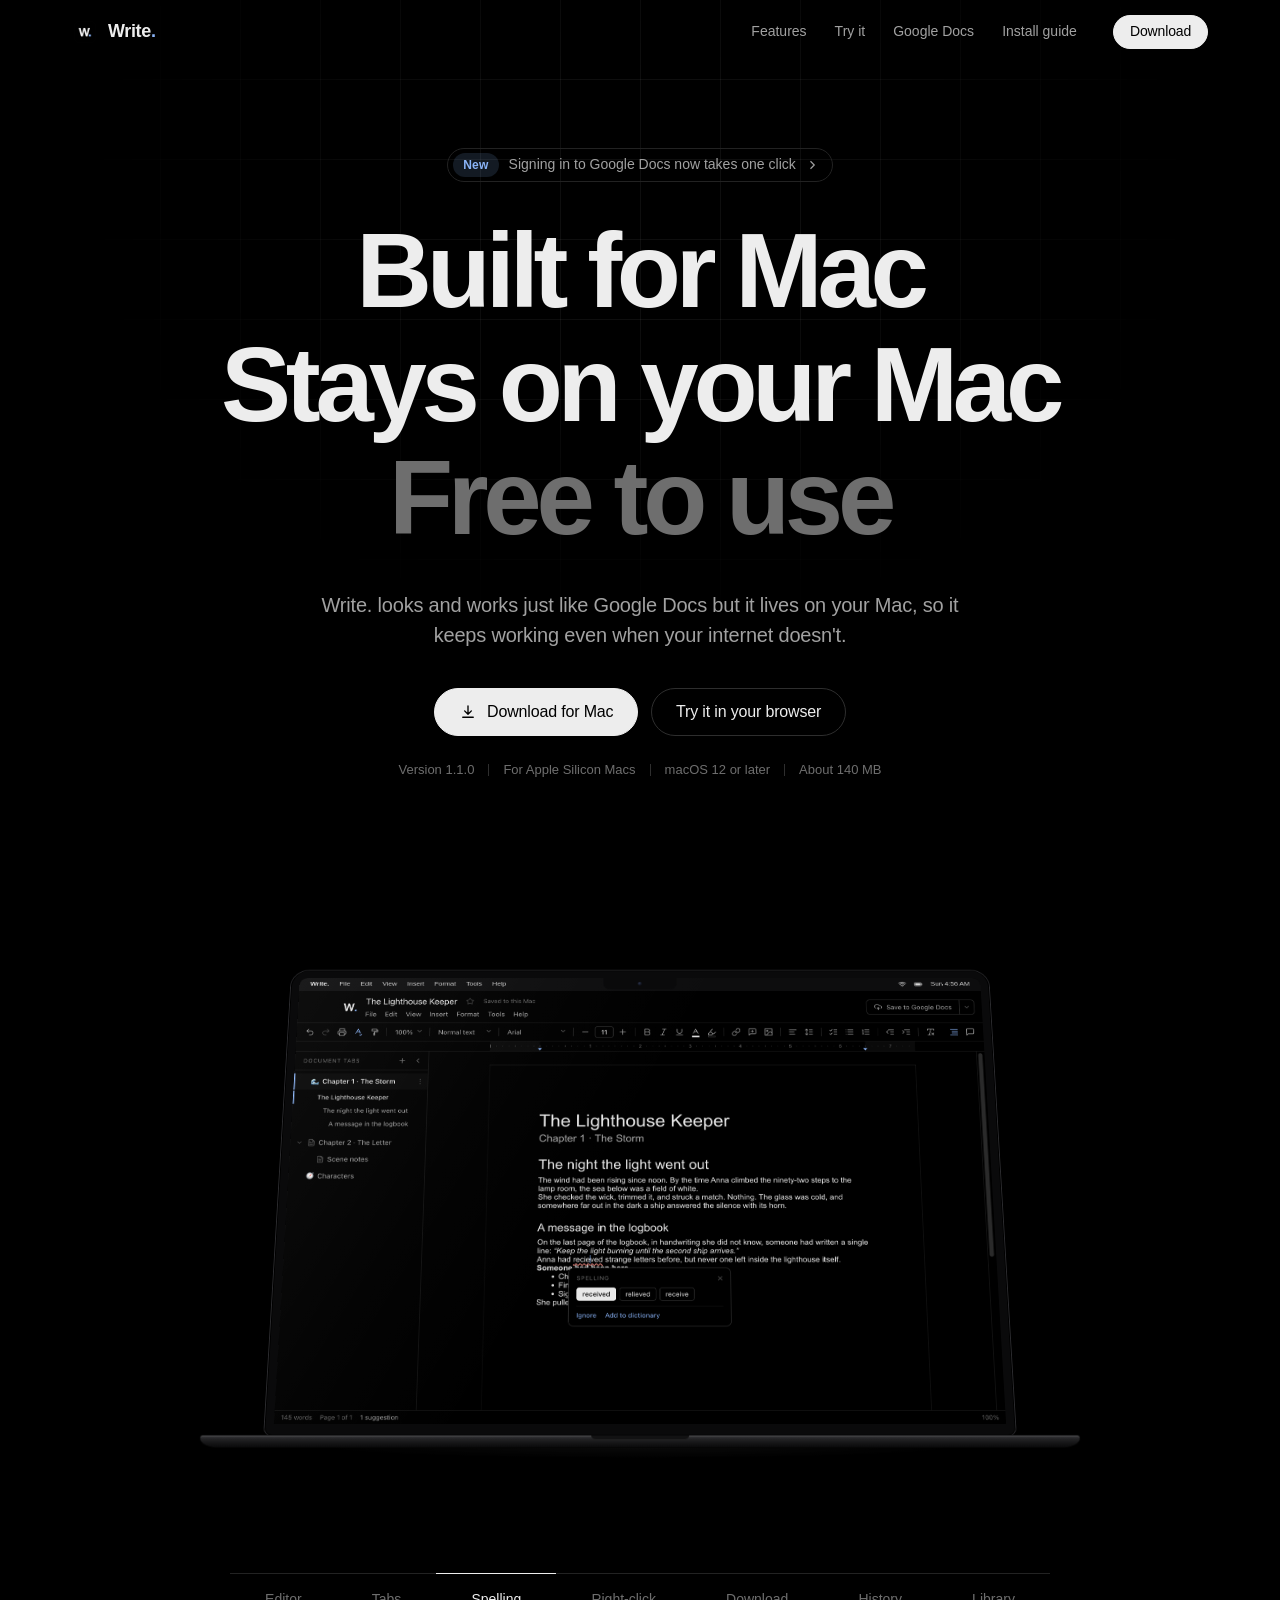
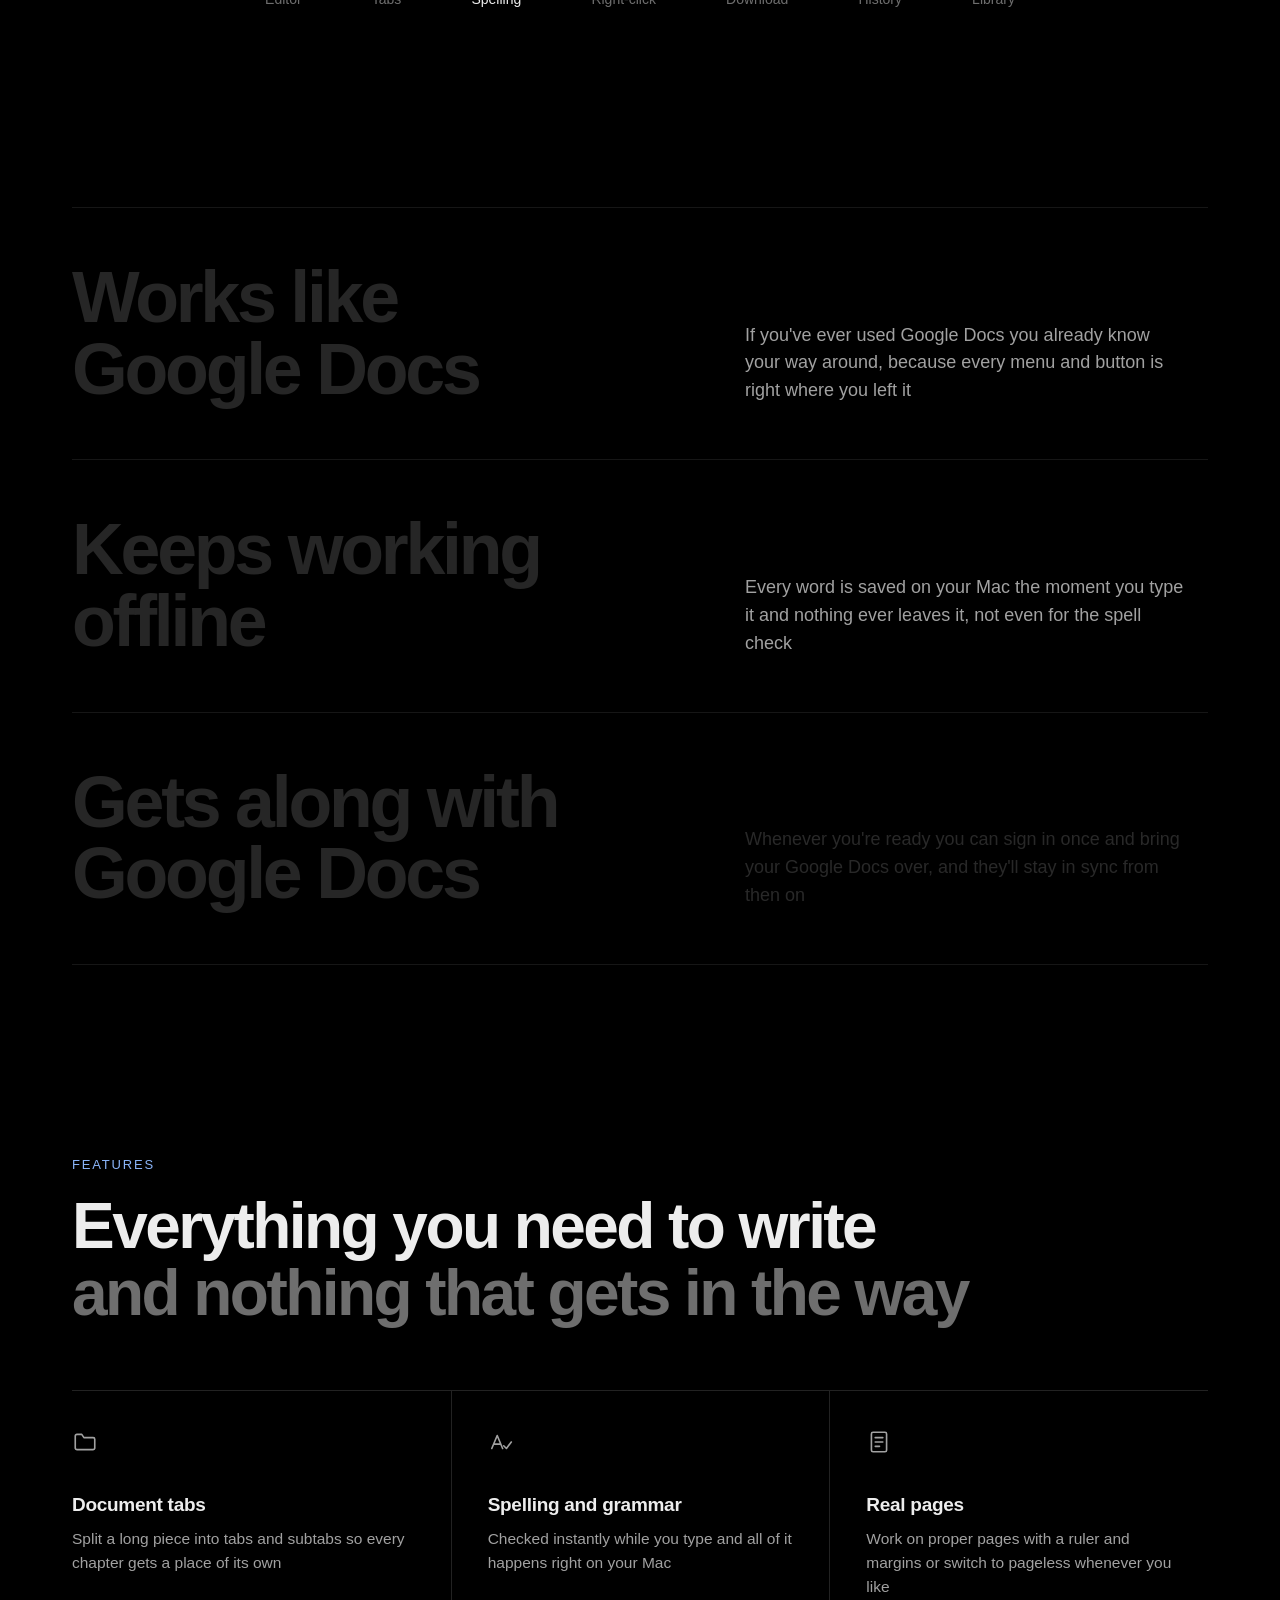
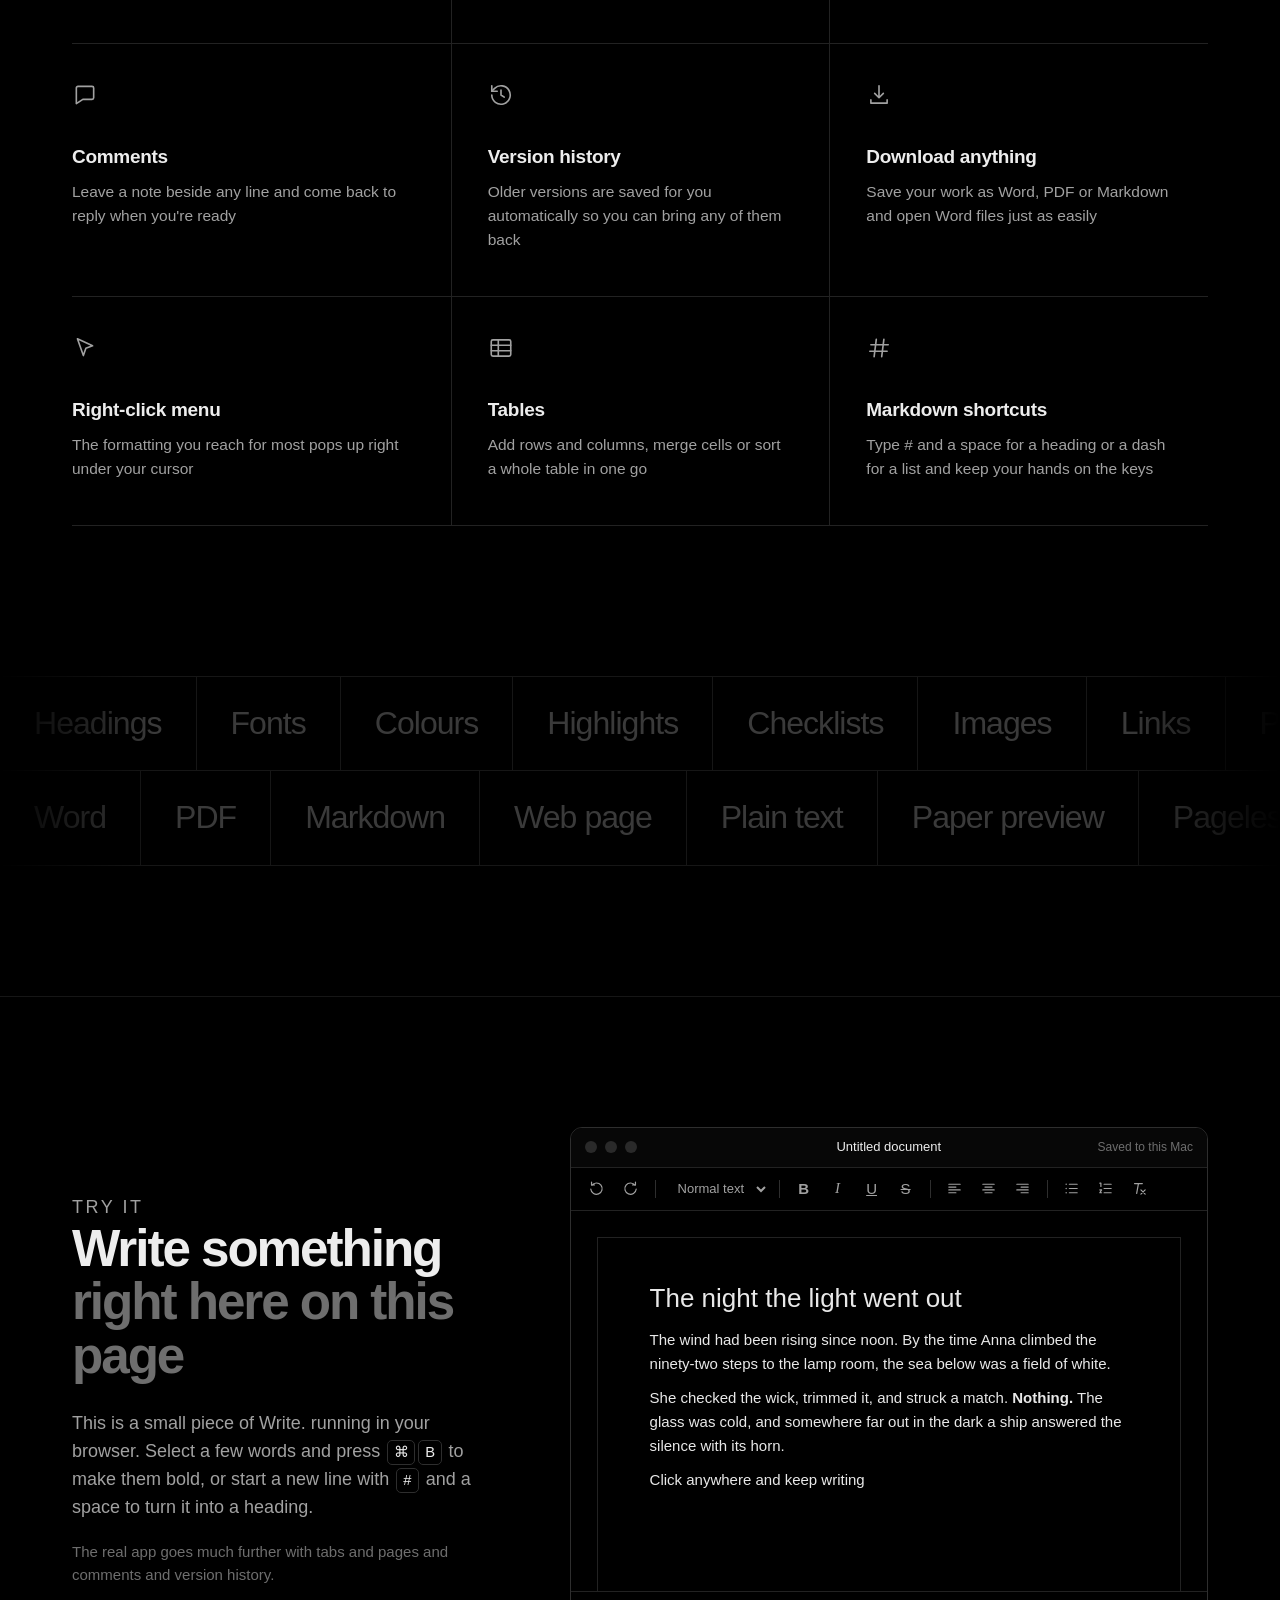
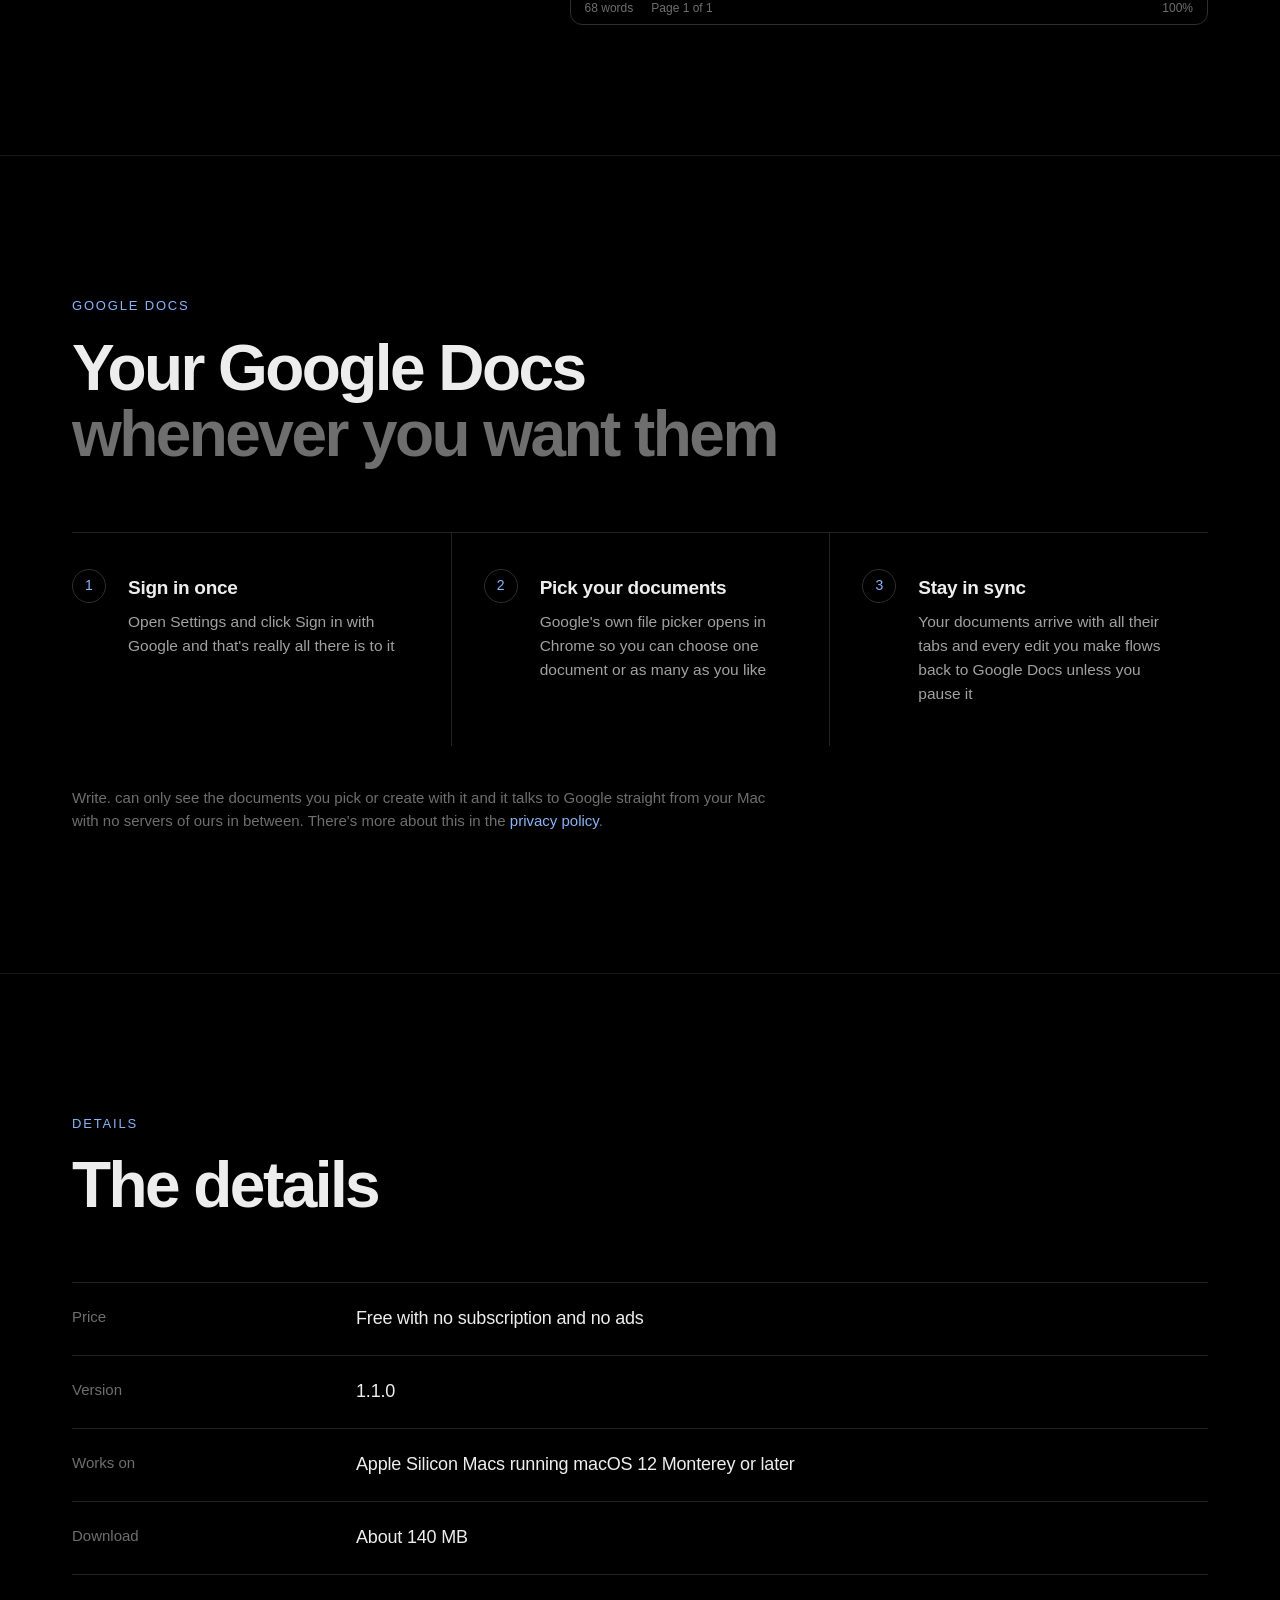
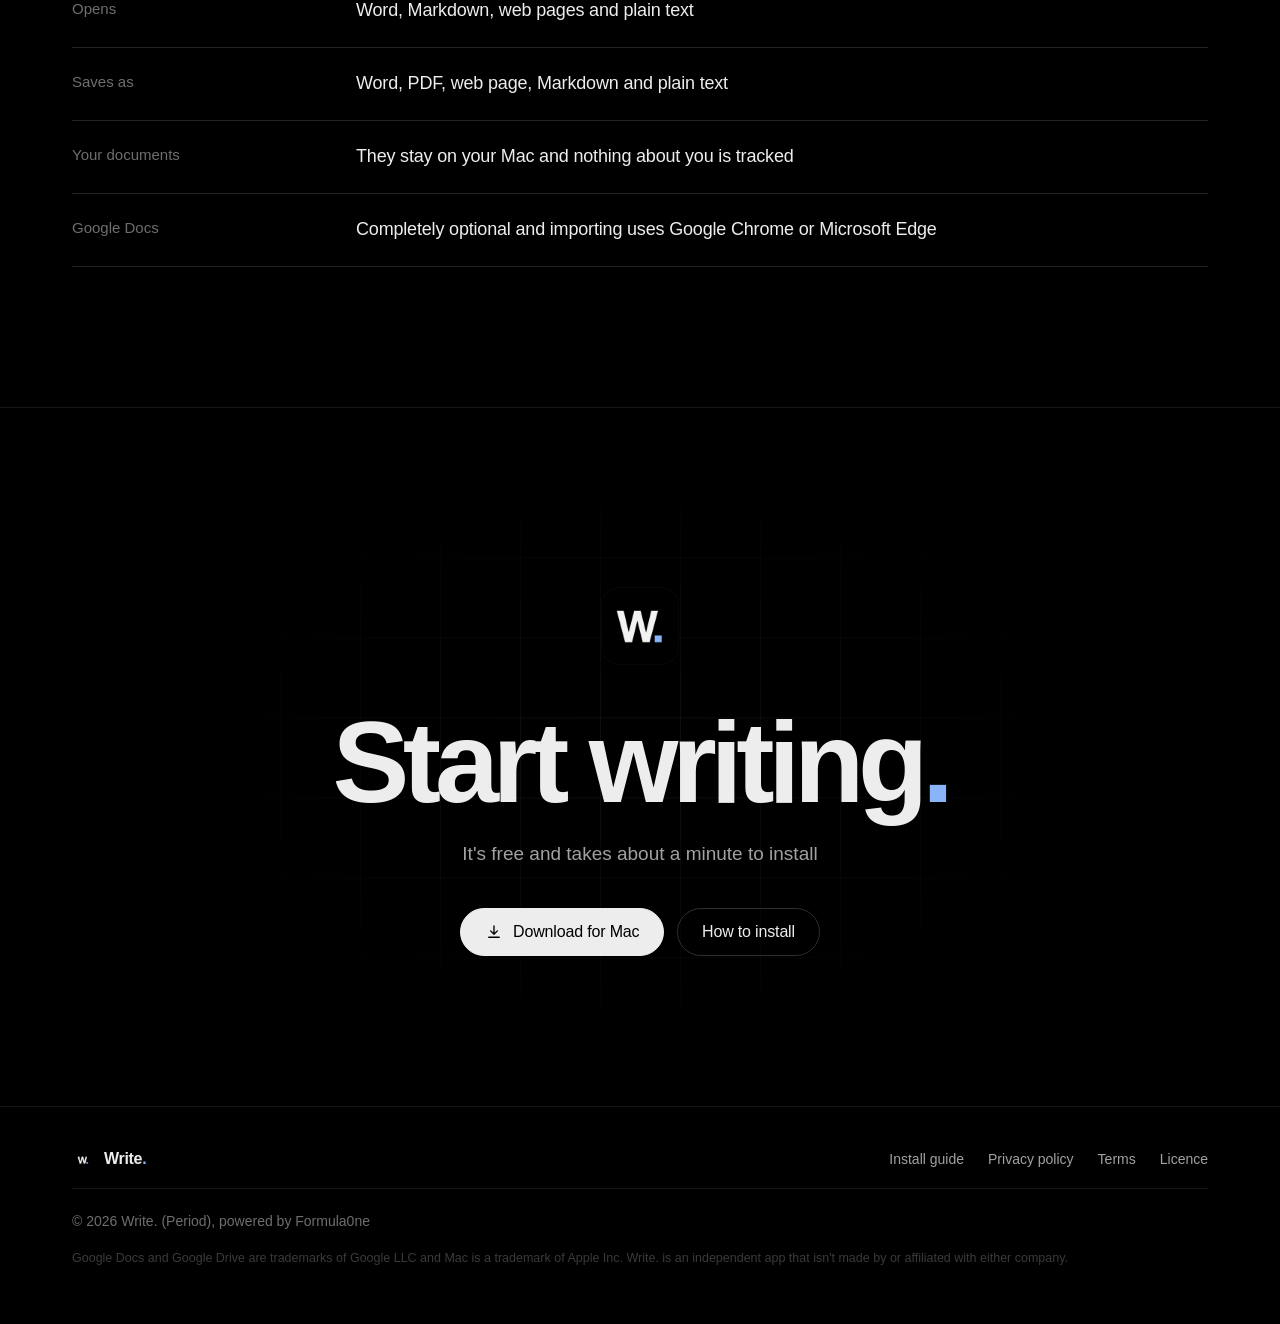
==== commit ba16c522: "Website: smaller Mac display with smooth screen changes, rewritten text, install guide and licence p" ====
--- a/docs/index.html
+++ b/docs/index.html
@@ -4,12 +4,11 @@
 <meta charset="utf-8">
 <meta name="viewport" content="width=device-width, initial-scale=1">
 <title>Write. | The document editor built for Mac</title>
-<meta name="description" content="Write. is a free, dark document editor for Mac that works like Google Docs, even offline. Built for Mac. Stays on your Mac. Free to use.">
+<meta name="description" content="Write. looks and works just like Google Docs but it lives on your Mac, so it keeps working even when your internet doesn't. Free to use.">
 <meta name="theme-color" content="#000000">
-<meta property="og:title" content="Write. | Built for Mac. Stays on your Mac. Free to use.">
-<meta property="og:description" content="A dark, distraction-free document editor that works like Google Docs, even with no internet.">
-<meta property="og:image" content="https://subhodeep2002.github.io/Write/screenshots/editor.png">
-<meta property="og:url" content="https://subhodeep2002.github.io/Write/">
+<meta property="og:title" content="Write. | Built for Mac, stays on your Mac, free to use">
+<meta property="og:description" content="A calm black document editor that works just like Google Docs, even with no internet.">
+<meta property="og:image" content="screenshots/editor.png">
 <meta name="twitter:card" content="summary_large_image">
 <link rel="icon" href="icon.png">
 <link rel="stylesheet" href="home.css">
@@ -24,9 +23,9 @@
       <a href="#features">Features</a>
       <a href="#try">Try it</a>
       <a href="#google">Google Docs</a>
-      <a href="privacy.html">Privacy</a>
+      <a href="install.html">Install guide</a>
     </nav>
-    <a class="btn btn-sm magnetic" data-download href="https://github.com/subhodeep2002/Write/releases/latest">Download</a>
+    <a class="btn btn-sm magnetic" data-download href="install.html">Download</a>
   </div>
   <div class="nav-progress" id="progress"></div>
 </header>
@@ -38,30 +37,30 @@
     <div class="grid grid-lit" aria-hidden="true"></div>
 
     <div class="hero-in">
-      <a class="eyebrow fade" style="--d:0" href="https://github.com/subhodeep2002/Write/releases/latest">
-        <span class="eyebrow-tag">New</span><span>One-click Google Docs sign-in</span><svg viewBox="0 0 16 16" width="12" height="12" aria-hidden="true"><path d="M6 3l5 5-5 5" fill="none" stroke="currentColor" stroke-width="1.6"/></svg>
+      <a class="eyebrow fade" style="--d:0" href="#google">
+        <span class="eyebrow-tag">New</span><span>Signing in to Google Docs now takes one click</span><svg viewBox="0 0 16 16" width="12" height="12" aria-hidden="true"><path d="M6 3l5 5-5 5" fill="none" stroke="currentColor" stroke-width="1.6"/></svg>
       </a>
       <h1 class="headline">
-        <span class="line"><span style="--d:1">Built for Mac.</span></span>
-        <span class="line"><span style="--d:2">Stays on your Mac.</span></span>
-        <span class="line muted"><span style="--d:3">Free to use.</span></span>
+        <span class="line"><span style="--d:1">Built for Mac</span></span>
+        <span class="line"><span style="--d:2">Stays on your Mac</span></span>
+        <span class="line muted"><span style="--d:3">Free to use</span></span>
       </h1>
-      <p class="lead fade" style="--d:4">Write. is a dark, distraction-free document editor that works like Google Docs, even with no internet. Document tabs, spelling and grammar, comments, version history and Word export, in one quiet black window.</p>
+      <p class="lead fade" style="--d:4">Write. looks and works just like Google Docs but it lives on your Mac, so it keeps working even when your internet doesn't.</p>
       <div class="cta fade" style="--d:5">
-        <a class="btn magnetic" data-download href="https://github.com/subhodeep2002/Write/releases/latest">
+        <a class="btn magnetic" data-download href="install.html">
           <svg viewBox="0 0 24 24" width="18" height="18" aria-hidden="true"><path d="M12 4v11m0 0-4.5-4.5M12 15l4.5-4.5M5 19h14" fill="none" stroke="currentColor" stroke-width="1.8" stroke-linecap="round" stroke-linejoin="round"/></svg>
           Download for Mac
         </a>
         <a class="btn btn-ghost magnetic" href="#try">Try it in your browser</a>
       </div>
-      <p class="meta fade" style="--d:6"><span data-version>Version 1.1.0</span><i></i><span>Apple Silicon</span><i></i><span>macOS 12 or later</span><i></i><span data-size>About 140 MB</span></p>
+      <p class="meta fade" style="--d:6"><span data-version>Version 1.1.0</span><i></i><span>For Apple Silicon Macs</span><i></i><span>macOS 12 or later</span><i></i><span data-size>About 140 MB</span></p>
     </div>
 
     <!-- the Mac -->
     <div class="stage fade" style="--d:6">
       <div class="device" id="device">
         <div class="lid">
-          <div class="screen">
+          <div class="screen" id="screen">
             <div class="menubar" aria-hidden="true">
               <b>Write.</b><span>File</span><span>Edit</span><span>View</span><span>Insert</span><span>Format</span><span>Tools</span><span class="hide-xs">Help</span>
               <span class="mb-right">
@@ -71,14 +70,15 @@
               </span>
             </div>
             <div class="slides" id="slides">
-              <figure class="slide on"><img src="screenshots/editor.png" width="1600" height="1047" alt="Write. editing a document with document tabs"></figure>
-              <figure class="slide"><img src="screenshots/document-tabs.png" width="1600" height="1047" alt="Document tabs with the tab menu open" loading="lazy"></figure>
-              <figure class="slide"><img src="screenshots/spelling-and-grammar.png" width="1600" height="1047" alt="A spelling suggestion" loading="lazy"></figure>
-              <figure class="slide"><img src="screenshots/right-click-menu.png" width="1600" height="1047" alt="The right-click menu" loading="lazy"></figure>
-              <figure class="slide"><img src="screenshots/download-tabs.png" width="1600" height="1047" alt="Downloading the current tab or all tabs" loading="lazy"></figure>
-              <figure class="slide"><img src="screenshots/version-history.png" width="1600" height="1047" alt="Version history" loading="lazy"></figure>
-              <figure class="slide"><img src="screenshots/home.png" width="1600" height="1047" alt="All your documents" loading="lazy"></figure>
+              <figure class="slide on"><img src="screenshots/editor.png" width="1600" height="1049" alt="Write. editing a document with document tabs"></figure>
+              <figure class="slide"><img src="screenshots/document-tabs.png" width="1600" height="1049" alt="Document tabs with the tab menu open" loading="lazy"></figure>
+              <figure class="slide"><img src="screenshots/spelling-and-grammar.png" width="1600" height="1049" alt="A spelling suggestion" loading="lazy"></figure>
+              <figure class="slide"><img src="screenshots/right-click-menu.png" width="1600" height="1049" alt="The right-click menu" loading="lazy"></figure>
+              <figure class="slide"><img src="screenshots/download-tabs.png" width="1600" height="1049" alt="Downloading the current tab or all tabs" loading="lazy"></figure>
+              <figure class="slide"><img src="screenshots/version-history.png" width="1600" height="1049" alt="Version history" loading="lazy"></figure>
+              <figure class="slide"><img src="screenshots/home.png" width="1600" height="1049" alt="All your documents" loading="lazy"></figure>
             </div>
+            <div class="sheen" id="sheen" aria-hidden="true"></div>
             <div class="glare" aria-hidden="true"></div>
           </div>
         </div>
@@ -87,17 +87,18 @@
       <div class="floor" aria-hidden="true"></div>
 
       <div class="slide-info" id="slideInfo" aria-live="polite">
-        <h3>Write like it's Google Docs</h3>
-        <p>Menus, toolbar, ruler and real pages, in a pure black window.</p>
+        <h3>Feels like Google Docs from the first click</h3>
+        <p>The menus and the toolbar sit right where you'd look for them</p>
       </div>
       <div class="slide-nav" id="slideNav" role="tablist" aria-label="App screens">
-        <button role="tab" class="on" data-title="Write like it's Google Docs" data-text="Menus, toolbar, ruler and real pages, in a pure black window."><span class="bar"></span>Editor</button>
-        <button role="tab" data-title="Document tabs" data-text="One document, many tabs and subtabs. Rename them, reorder them, give them emoji."><span class="bar"></span>Tabs</button>
-        <button role="tab" data-title="Spelling and grammar" data-text="Mistakes are underlined as you type. One click fixes them, right on your Mac."><span class="bar"></span>Spelling</button>
-        <button role="tab" data-title="Right-click anything" data-text="Formatting, links, comments and table tools, right where your cursor is."><span class="bar"></span>Right-click</button>
-        <button role="tab" data-title="Download anything" data-text="Word, PDF, web page, Markdown or plain text. One tab, or all of them."><span class="bar"></span>Download</button>
-        <button role="tab" data-title="Version history" data-text="Every earlier version is kept automatically, so you can always go back."><span class="bar"></span>History</button>
-        <button role="tab" data-title="All your documents" data-text="Saved on your Mac as you type. Search, star and sort them."><span class="bar"></span>Library</button>
+        <span class="slide-ind" id="slideInd" aria-hidden="true"></span>
+        <button role="tab" class="on" data-title="Feels like Google Docs from the first click" data-text="The menus and the toolbar sit right where you'd look for them">Editor</button>
+        <button role="tab" data-title="Document tabs" data-text="Give every chapter its own tab and keep the whole story in one document">Tabs</button>
+        <button role="tab" data-title="Spelling and grammar" data-text="Mistakes are underlined while you type and a single click fixes them">Spelling</button>
+        <button role="tab" data-title="Right-click anything" data-text="The tools you need show up right next to your cursor">Right-click</button>
+        <button role="tab" data-title="Download anything" data-text="Save just one tab or the whole document as a Word file or a PDF">Download</button>
+        <button role="tab" data-title="Version history" data-text="Every earlier version is kept for you so going back only takes a moment">History</button>
+        <button role="tab" data-title="All your documents" data-text="Everything is saved on your Mac as you type and it's always easy to find">Library</button>
       </div>
     </div>
   </section>
@@ -106,16 +107,16 @@
   <section class="statements" aria-label="Why Write.">
     <div class="wrap">
       <div class="statement" data-scrub>
-        <h2>Works like Google&nbsp;Docs.</h2>
-        <p>The menus, toolbar, ruler, pages and document tabs you already know. There's nothing new to learn.</p>
+        <h2>Works like Google&nbsp;Docs</h2>
+        <p>If you've ever used Google Docs you already know your way around, because every menu and button is right where you left it</p>
       </div>
       <div class="statement" data-scrub>
-        <h2>Works with no internet.</h2>
-        <p>Every word is saved on your Mac as you type. No account, no servers, no tracking. Even spelling and grammar are checked on your Mac.</p>
+        <h2>Keeps working offline</h2>
+        <p>Every word is saved on your Mac the moment you type it and nothing ever leaves it, not even for the spell check</p>
       </div>
       <div class="statement" data-scrub>
-        <h2>Works with Google&nbsp;Docs.</h2>
-        <p>Sign in once, bring your Google Docs in and keep them in sync. Only if you want to.</p>
+        <h2>Gets along with Google&nbsp;Docs</h2>
+        <p>Whenever you're ready you can sign in once and bring your Google Docs over, and they'll stay in sync from then on</p>
       </div>
     </div>
   </section>
@@ -125,44 +126,44 @@
     <div class="wrap">
       <div class="section-head" data-reveal>
         <p class="kicker">Features</p>
-        <h2>Everything you need to write.<br><span class="muted">Nothing you don't.</span></h2>
+        <h2>Everything you need to write<br><span class="muted">and nothing that gets in the way</span></h2>
       </div>
       <div class="fgrid" id="fgrid">
         <div class="feat" data-reveal style="--d:0">
           <svg viewBox="0 0 24 24" aria-hidden="true"><path d="M3 8V6.5A1.5 1.5 0 0 1 4.5 5H9l2 3h8.5A1.5 1.5 0 0 1 21 9.5v8a1.5 1.5 0 0 1-1.5 1.5h-15A1.5 1.5 0 0 1 3 17.5z"/></svg>
-          <h3>Document tabs</h3><p>Split a long document into tabs and subtabs, like Google Docs. One per chapter, if you like.</p>
+          <h3>Document tabs</h3><p>Split a long piece into tabs and subtabs so every chapter gets a place of its own</p>
         </div>
         <div class="feat" data-reveal style="--d:1">
           <svg viewBox="0 0 24 24" aria-hidden="true"><path d="M3.5 18 8.5 6l5 12M5.5 14h6"/><path d="m14.5 15.5 2.5 2.5 4.5-6"/></svg>
-          <h3>Spelling and grammar</h3><p>Checked instantly as you type, on your Mac. Nothing you write is sent anywhere.</p>
+          <h3>Spelling and grammar</h3><p>Checked instantly while you type and all of it happens right on your Mac</p>
         </div>
         <div class="feat" data-reveal style="--d:2">
           <svg viewBox="0 0 24 24" aria-hidden="true"><rect x="5" y="3" width="14" height="18" rx="1.5"/><path d="M8.5 8h7M8.5 12h7M8.5 16h4"/></svg>
-          <h3>Real pages</h3><p>Pages, a ruler, margins and page setup for Letter, A4 or Legal. Or go pageless.</p>
+          <h3>Real pages</h3><p>Work on proper pages with a ruler and margins or switch to pageless whenever you like</p>
         </div>
         <div class="feat" data-reveal style="--d:0">
           <svg viewBox="0 0 24 24" aria-hidden="true"><path d="M4 5.5A1.5 1.5 0 0 1 5.5 4h13A1.5 1.5 0 0 1 20 5.5v9a1.5 1.5 0 0 1-1.5 1.5H10l-6 4z"/></svg>
-          <h3>Comments</h3><p>Leave notes and replies next to the text, and resolve them when you're done.</p>
+          <h3>Comments</h3><p>Leave a note beside any line and come back to reply when you're ready</p>
         </div>
         <div class="feat" data-reveal style="--d:1">
           <svg viewBox="0 0 24 24" aria-hidden="true"><path d="M3.5 12a8.5 8.5 0 1 0 2.6-6.1L3.5 8.5"/><path d="M3.5 3.5v5h5M12 7.5V12l3 2"/></svg>
-          <h3>Version history</h3><p>Earlier versions are kept automatically. Look back at any of them and restore it.</p>
+          <h3>Version history</h3><p>Older versions are saved for you automatically so you can bring any of them back</p>
         </div>
         <div class="feat" data-reveal style="--d:2">
           <svg viewBox="0 0 24 24" aria-hidden="true"><path d="M12 3.5v11m0 0-4-4m4 4 4-4M4.5 16.5v3h15v-3"/></svg>
-          <h3>Download anything</h3><p>Word, PDF, web page, Markdown or plain text. Open Word and Markdown files too.</p>
+          <h3>Download anything</h3><p>Save your work as Word, PDF or Markdown and open Word files just as easily</p>
         </div>
         <div class="feat" data-reveal style="--d:0">
           <svg viewBox="0 0 24 24" aria-hidden="true"><path d="M5 3.5 19 10l-6.2 2.2L10.5 19z"/></svg>
-          <h3>Right-click menu</h3><p>Formatting, colours, links, comments and change case, right under your cursor.</p>
+          <h3>Right-click menu</h3><p>The formatting you reach for most pops up right under your cursor</p>
         </div>
         <div class="feat" data-reveal style="--d:1">
           <svg viewBox="0 0 24 24" aria-hidden="true"><rect x="3" y="4.5" width="18" height="15" rx="1.5"/><path d="M3 9.5h18M3 14.5h18M9.5 4.5v15"/></svg>
-          <h3>Tables</h3><p>Add rows and columns, merge cells, and sort a whole table A to Z.</p>
+          <h3>Tables</h3><p>Add rows and columns, merge cells or sort a whole table in one go</p>
         </div>
         <div class="feat" data-reveal style="--d:2">
           <svg viewBox="0 0 24 24" aria-hidden="true"><path d="M9.5 4 7.5 20M16.5 4l-2 16M4.5 9h16M3.5 15h16"/></svg>
-          <h3>Markdown shortcuts</h3><p>Type # and a space for a heading, or - for a list. Your hands never leave the keys.</p>
+          <h3>Markdown shortcuts</h3><p>Type # and a space for a heading or a dash for a list and keep your hands on the keys</p>
         </div>
       </div>
     </div>
@@ -183,9 +184,9 @@
     <div class="wrap try-in">
       <div class="try-copy" data-reveal>
         <p class="kicker">Try it</p>
-        <h2>Write something.<br><span class="muted">Right here.</span></h2>
-        <p>This is a tiny piece of Write., running in your browser. Select some text and press <kbd>⌘</kbd><kbd>B</kbd>, or start a new line with <kbd>#</kbd> and a space to make a heading.</p>
-        <p class="small-note">The app has the rest: tabs, pages, comments, spelling and grammar, version history and more.</p>
+        <h2>Write something<br><span class="muted">right here on this page</span></h2>
+        <p>This is a small piece of Write. running in your browser. Select a few words and press <kbd>⌘</kbd><kbd>B</kbd> to make them bold, or start a new line with <kbd>#</kbd> and a space to turn it into a heading.</p>
+        <p class="small-note">The real app goes much further with tabs and pages and comments and version history.</p>
       </div>
 
       <div class="win" data-reveal style="--d:1">
@@ -222,7 +223,7 @@
             <h1>The night the light went out</h1>
             <p>The wind had been rising since noon. By the time Anna climbed the ninety-two steps to the lamp room, the sea below was a field of white.</p>
             <p>She checked the wick, trimmed it, and struck a match. <b>Nothing.</b> The glass was cold, and somewhere far out in the dark a ship answered the silence with its horn.</p>
-            <p>Try it: click anywhere and keep writing.</p>
+            <p>Click anywhere and keep writing</p>
           </div>
         </div>
         <div class="win-status"><span id="words">0 words</span><span>Page 1 of 1</span><span class="right">100%</span></div>
@@ -235,14 +236,14 @@
     <div class="wrap">
       <div class="section-head" data-reveal>
         <p class="kicker">Google Docs</p>
-        <h2>Your Google Docs,<br><span class="muted">when you want them.</span></h2>
+        <h2>Your Google Docs<br><span class="muted">whenever you want them</span></h2>
       </div>
       <ol class="steps">
-        <li data-reveal style="--d:0"><span class="n">1</span><div><h3>Sign in once</h3><p>Open Settings and click Sign in with Google. No keys, no setup.</p></div></li>
-        <li data-reveal style="--d:1"><span class="n">2</span><div><h3>Pick your documents</h3><p>Google's own file picker opens in Google Chrome. Choose one document or several.</p></div></li>
-        <li data-reveal style="--d:2"><span class="n">3</span><div><h3>Stay in sync</h3><p>They come in with all their tabs. Edits in Write. sync back, or pause syncing whenever you like.</p></div></li>
+        <li data-reveal style="--d:0"><span class="n">1</span><div><h3>Sign in once</h3><p>Open Settings and click Sign in with Google and that's really all there is to it</p></div></li>
+        <li data-reveal style="--d:1"><span class="n">2</span><div><h3>Pick your documents</h3><p>Google's own file picker opens in Chrome so you can choose one document or as many as you like</p></div></li>
+        <li data-reveal style="--d:2"><span class="n">3</span><div><h3>Stay in sync</h3><p>Your documents arrive with all their tabs and every edit you make flows back to Google Docs unless you pause it</p></div></li>
       </ol>
-      <p class="fine" data-reveal>Write. can only see the Google Docs you pick or create with it, never the rest of your Drive. It talks to Google directly from your Mac; there are no Write. servers. Read the <a href="privacy.html">privacy policy</a>.</p>
+      <p class="fine" data-reveal>Write. can only see the documents you pick or create with it and it talks to Google straight from your Mac with no servers of ours in between. There's more about this in the <a href="privacy.html">privacy policy</a>.</p>
     </div>
   </section>
 
@@ -251,17 +252,17 @@
     <div class="wrap">
       <div class="section-head" data-reveal>
         <p class="kicker">Details</p>
-        <h2>The small print,<br><span class="muted">in big letters.</span></h2>
+        <h2>The details</h2>
       </div>
       <dl class="spec-list" data-reveal>
-        <div><dt>Price</dt><dd>Free. No subscription, no trial, no ads.</dd></div>
+        <div><dt>Price</dt><dd>Free with no subscription and no ads</dd></div>
         <div><dt>Version</dt><dd data-version-plain>1.1.0</dd></div>
-        <div><dt>Works on</dt><dd>Macs with Apple Silicon (M1 or newer), macOS 12 Monterey or later</dd></div>
+        <div><dt>Works on</dt><dd>Apple Silicon Macs running macOS 12 Monterey or later</dd></div>
         <div><dt>Download</dt><dd data-size-plain>About 140 MB</dd></div>
-        <div><dt>Opens</dt><dd>Word (.docx), Markdown, web pages and plain text</dd></div>
-        <div><dt>Saves as</dt><dd>Word, PDF, web page, Markdown, plain text and .write</dd></div>
-        <div><dt>Your documents</dt><dd>Stay on your Mac. No account, no tracking, no analytics.</dd></div>
-        <div><dt>Google Docs</dt><dd>Optional. Importing uses Google Chrome or Microsoft Edge.</dd></div>
+        <div><dt>Opens</dt><dd>Word, Markdown, web pages and plain text</dd></div>
+        <div><dt>Saves as</dt><dd>Word, PDF, web page, Markdown and plain text</dd></div>
+        <div><dt>Your documents</dt><dd>They stay on your Mac and nothing about you is tracked</dd></div>
+        <div><dt>Google Docs</dt><dd>Completely optional and importing uses Google Chrome or Microsoft Edge</dd></div>
       </dl>
     </div>
   </section>
@@ -272,13 +273,13 @@
     <div class="wrap final-in" data-reveal>
       <img src="icon.png" width="96" height="96" alt="Write. app icon">
       <h2>Start writing<span class="dot">.</span></h2>
-      <p>Free for your Mac. Takes a minute to install.</p>
+      <p>It's free and takes about a minute to install</p>
       <div class="cta">
-        <a class="btn magnetic" data-download href="https://github.com/subhodeep2002/Write/releases/latest">
+        <a class="btn magnetic" data-download href="install.html">
           <svg viewBox="0 0 24 24" width="18" height="18" aria-hidden="true"><path d="M12 4v11m0 0-4.5-4.5M12 15l4.5-4.5M5 19h14" fill="none" stroke="currentColor" stroke-width="1.8" stroke-linecap="round" stroke-linejoin="round"/></svg>
           Download for Mac
         </a>
-        <a class="btn btn-ghost magnetic" href="https://github.com/subhodeep2002/Write#download-and-install">How to install</a>
+        <a class="btn btn-ghost magnetic" href="install.html">How to install</a>
       </div>
     </div>
   </section>
@@ -288,16 +289,17 @@
   <div class="wrap foot-in">
     <a class="brand" href="./"><img src="icon.png" alt="" width="22" height="22"><span>Write<span class="dot">.</span></span></a>
     <nav>
+      <a href="install.html">Install guide</a>
       <a href="privacy.html">Privacy policy</a>
       <a href="terms.html">Terms</a>
-      <a href="https://github.com/subhodeep2002/Write/releases">Releases</a>
-      <a href="https://github.com/subhodeep2002/Write/issues">Contact</a>
+      <a href="licence.html">Licence</a>
     </nav>
     <p class="copy">© 2026 Write. (Period), powered by Formula0ne</p>
-    <p class="tm">Google Docs and Google Drive are trademarks of Google LLC. Mac is a trademark of Apple Inc. Write. is an independent app and is not made by, affiliated with or endorsed by Google or Apple.</p>
+    <p class="tm">Google Docs and Google Drive are trademarks of Google LLC and Mac is a trademark of Apple Inc. Write. is an independent app that isn't made by or affiliated with either company.</p>
   </div>
 </footer>
 
+<script src="download.js"></script>
 <script src="home.js"></script>
 </body>
 </html>
--- a/docs/home.css
+++ b/docs/home.css
@@ -127,9 +127,10 @@
 .ready .fade { opacity: 1; transform: none; transition: opacity 1s var(--ease) calc(var(--d) * 90ms + 120ms), transform 1.1s var(--ease) calc(var(--d) * 90ms + 120ms); }
 
 /* ------------------------------------------------------------ the Mac */
-.stage { position: relative; margin: 88px auto 0; max-width: 1180px; padding: 0 32px; perspective: 2200px; }
+.stage { position: relative; margin: 84px auto 0; max-width: 1180px; padding: 0 32px; perspective: 2200px; }
 .device {
-  position: relative; width: 100%; max-width: 1080px; margin: 0 auto;
+  position: relative; width: 100%; margin: 0 auto;
+  max-width: min(960px, max(540px, calc((100vh - 300px) * 1.38)));
   container-type: inline-size;
   transform-origin: 50% 100%;
   transform: rotateX(var(--rx, 0deg)) rotateY(var(--ry, 0deg)) scale(var(--s, 1));
@@ -169,11 +170,27 @@
 .menubar span { color: #cfcfcf; }
 .mb-right { margin-left: auto; display: flex; align-items: center; gap: 1.1cqw; }
 .mb-right svg { width: 1.25cqw; height: 1.25cqw; color: #d8d8d8; }
-.slides { position: relative; aspect-ratio: 1600 / 1047; background: #000; }
-.slide { position: absolute; inset: 0; margin: 0; opacity: 0; transition: opacity 0.9s var(--ease); }
-.slide img { width: 100%; height: 100%; object-fit: cover; transform: scale(1.035); transform-origin: 50% 40%; transition: transform 7.5s linear; }
-.slide.on { opacity: 1; }
+.slides { position: relative; aspect-ratio: 1600 / 1049; background: #000; overflow: hidden; }
+/* each screen slides in from the side it's coming from, slightly blurred, while the old one drifts away */
+.slide {
+  position: absolute; inset: 0; margin: 0;
+  opacity: 0; visibility: hidden;
+  transform: translateX(calc(var(--dir, 1) * 7%)) scale(1.015);
+  filter: blur(10px);
+  transition: opacity 0.85s var(--ease), transform 1.15s var(--ease), filter 0.85s var(--ease), visibility 0s linear 1.15s;
+}
+.slide.on { z-index: 1; opacity: 1; visibility: visible; transform: none; filter: none; transition: opacity 0.85s var(--ease), transform 1.15s var(--ease), filter 0.85s var(--ease), visibility 0s; }
+.slide.out { visibility: visible; opacity: 0; transform: translateX(calc(var(--dir, 1) * -5%)) scale(0.985); filter: blur(6px); transition: opacity 0.7s var(--ease), transform 1.15s var(--ease), filter 0.7s var(--ease), visibility 0s; }
+.slide img { width: 100%; height: 100%; object-fit: cover; transform: scale(1.03); transform-origin: 50% 40%; transition: transform 8s linear; }
 .slide.on img { transform: scale(1); }
+/* a soft band of light sweeps across the screen whenever it changes */
+.sheen {
+  position: absolute; inset: 0; z-index: 3; pointer-events: none; opacity: 0;
+  background: linear-gradient(105deg, transparent 30%, rgba(255, 255, 255, 0.07) 46%, rgba(255, 255, 255, 0.12) 50%, rgba(255, 255, 255, 0.07) 54%, transparent 70%);
+  background-size: 250% 100%; background-position: 120% 0;
+}
+.sheen.go { animation: sheen 1.25s var(--ease); }
+@keyframes sheen { 0% { opacity: 0; background-position: 120% 0; } 20% { opacity: 1; } 100% { opacity: 0; background-position: -30% 0; } }
 .glare {
   position: absolute; inset: 0; z-index: 2; pointer-events: none;
   background: linear-gradient(118deg, rgba(255, 255, 255, 0.055) 0%, rgba(255, 255, 255, 0.015) 28%, transparent 46%);
@@ -191,31 +208,40 @@
   border-radius: 0 0 0.8cqw 0.8cqw; box-shadow: inset 0 -1px 0 rgba(255, 255, 255, 0.05);
 }
 .floor {
-  height: 60px; margin: 0 auto; max-width: 900px;
+  height: 26px; margin: 0 auto; max-width: 900px;
   background: radial-gradient(ellipse 50% 60% at 50% 0%, rgba(255, 255, 255, 0.06), transparent 70%);
 }
 
 /* slide captions */
-.slide-info { text-align: center; min-height: 86px; margin-top: 8px; transition: opacity 0.35s, transform 0.35s var(--ease); }
-.slide-info.swap { opacity: 0; transform: translateY(6px); }
+/* caption: the old words lift away and the new ones settle in */
+.slide-info { text-align: center; min-height: 78px; margin-top: 4px; }
+.slide-info h3, .slide-info p { transition: opacity 0.5s var(--ease), transform 0.6s var(--ease), filter 0.5s var(--ease); }
+.slide-info p { transition-delay: 0.06s; }
+.slide-info.leave h3, .slide-info.leave p { opacity: 0; transform: translateY(-10px); filter: blur(6px); transition-duration: 0.3s; transition-delay: 0s; }
+.slide-info.enter h3, .slide-info.enter p { opacity: 0; transform: translateY(12px); filter: blur(6px); transition: none; }
 .slide-info h3 { margin: 0; font-size: 22px; font-weight: 600; letter-spacing: -0.02em; }
 .slide-info p { margin: 6px 0 0; color: var(--fg-2); font-size: 16px; }
 .slide-nav {
-  display: flex; justify-content: center; margin: 22px auto 0; max-width: 900px;
-  border-top: 1px solid var(--line-2);
+  position: relative; display: flex; justify-content: center; margin: 18px auto 0; max-width: 820px;
   overflow-x: auto; scrollbar-width: none;
 }
+.slide-nav::before { content: ''; position: absolute; left: 0; right: 0; top: 0; height: 1px; background: var(--line-2); }
 .slide-nav::-webkit-scrollbar { display: none; }
 .slide-nav button {
-  position: relative; flex: 1 0 auto; padding: 16px 14px 4px;
+  position: relative; flex: 1 0 auto; padding: 16px 14px 6px;
   background: none; border: 0; cursor: pointer;
-  font-size: 14px; color: var(--fg-3); transition: color 0.2s;
+  font-size: 14px; color: var(--fg-3); transition: color 0.4s var(--ease);
 }
 .slide-nav button:hover, .slide-nav button.on { color: var(--fg); }
-.slide-nav .bar { position: absolute; left: 0; right: 0; top: -1px; height: 1px; overflow: hidden; }
-.slide-nav .bar::after { content: ''; position: absolute; inset: 0; background: var(--fg); transform-origin: 0 50%; transform: scaleX(0); }
-.slide-nav button.on .bar::after { animation: fill 6.5s linear forwards; }
-.slide-nav.paused button.on .bar::after { animation-play-state: paused; }
+/* one line glides to the active tab and fills up while that screen is showing */
+.slide-ind {
+  position: absolute; top: 0; left: 0; width: 0; height: 1px; z-index: 1;
+  background: rgba(255, 255, 255, 0.22);
+  transition: transform 0.6s var(--ease), width 0.6s var(--ease);
+}
+.slide-ind::after { content: ''; position: absolute; inset: 0; background: var(--fg); transform-origin: 0 50%; transform: scaleX(0); }
+.slide-ind.run::after { animation: fill 6.5s linear forwards; }
+.slide-nav.paused .slide-ind::after { animation-play-state: paused; }
 @keyframes fill { to { transform: scaleX(1); } }
 
 /* ------------------------------------------------------------ statements */
@@ -346,6 +372,19 @@
 .foot .copy { padding-top: 22px; border-top: 1px solid var(--line); }
 .foot .tm { font-size: 12.5px; color: var(--fg-4); }
 
+/* download note */
+.dl-note {
+  position: fixed; left: 50%; bottom: 28px; z-index: 60;
+  display: flex; align-items: center; gap: 18px; padding: 12px 18px;
+  background: rgba(0, 0, 0, 0.86); -webkit-backdrop-filter: blur(16px); backdrop-filter: blur(16px);
+  border: 1px solid var(--line-3); border-radius: 999px;
+  font-size: 14px; color: var(--fg); white-space: nowrap;
+  opacity: 0; transform: translate(-50%, 16px); pointer-events: none;
+  transition: opacity 0.4s var(--ease), transform 0.5s var(--ease);
+}
+.dl-note.show { opacity: 1; transform: translate(-50%, 0); pointer-events: auto; }
+.dl-note a { color: var(--accent); }
+
 /* ------------------------------------------------------------ small screens */
 @media (max-width: 980px) {
   .try-in { grid-template-columns: 1fr; gap: 48px; }
@@ -368,6 +407,7 @@
   .page { padding: 28px 24px 40px; }
   .canvas { padding: 14px 14px 0; height: 340px; }
   .hide-xs { display: none !important; }
+  .dl-note { flex-direction: column; gap: 4px; border-radius: 16px; white-space: normal; text-align: center; width: calc(100% - 32px); }
   .meta i { display: none; }
   .meta { gap: 4px 16px; }
 }
@@ -377,6 +417,8 @@
   .js .headline .line > span, .js .fade, .js [data-reveal]:not(.in) { transform: none; opacity: 1; }
   .ready .headline .line > span, .ready .fade { transition: none; }
   .slide img, .slide.on img { transform: none; transition: none; }
+  .slide, .slide.on, .slide.out { transform: none; filter: none; }
+  .sheen { display: none; }
   .mq-track { animation: none; }
   .device { transform: none !important; }
   .statement h2 { color: var(--fg); }
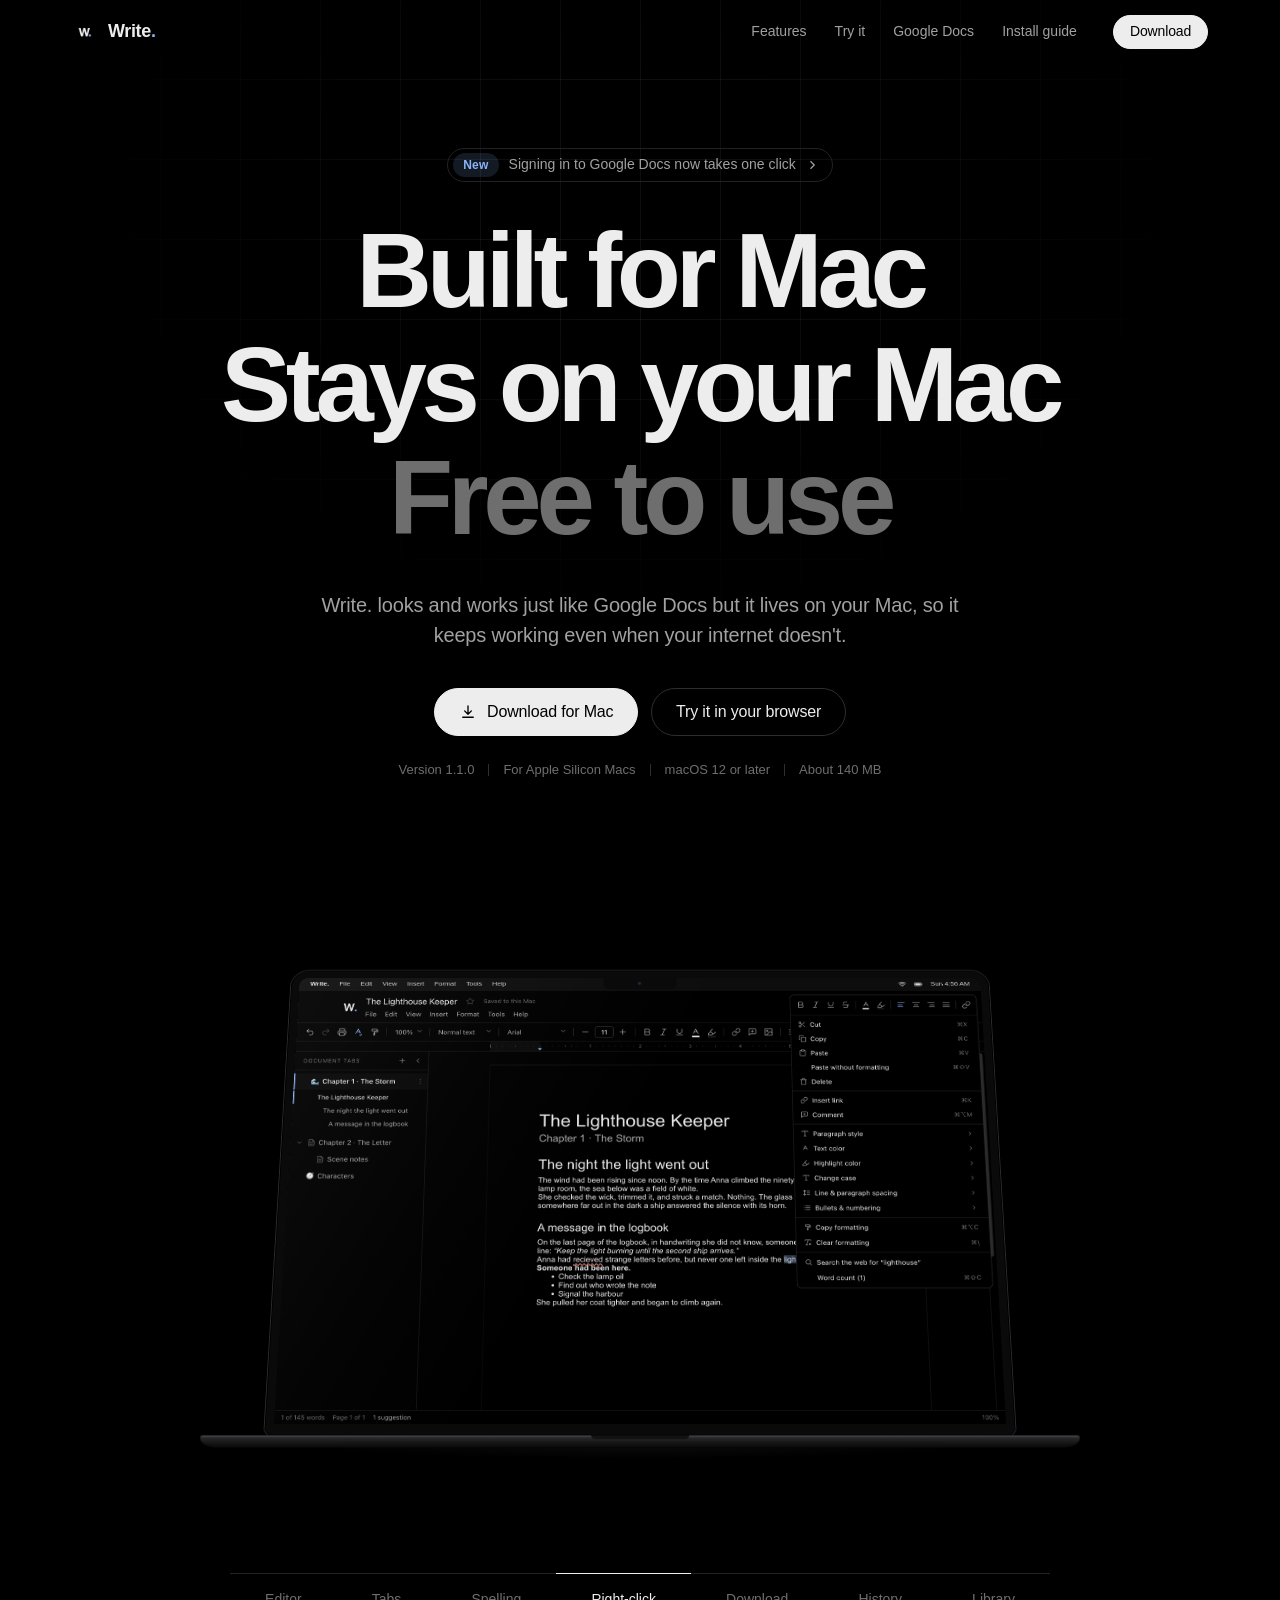
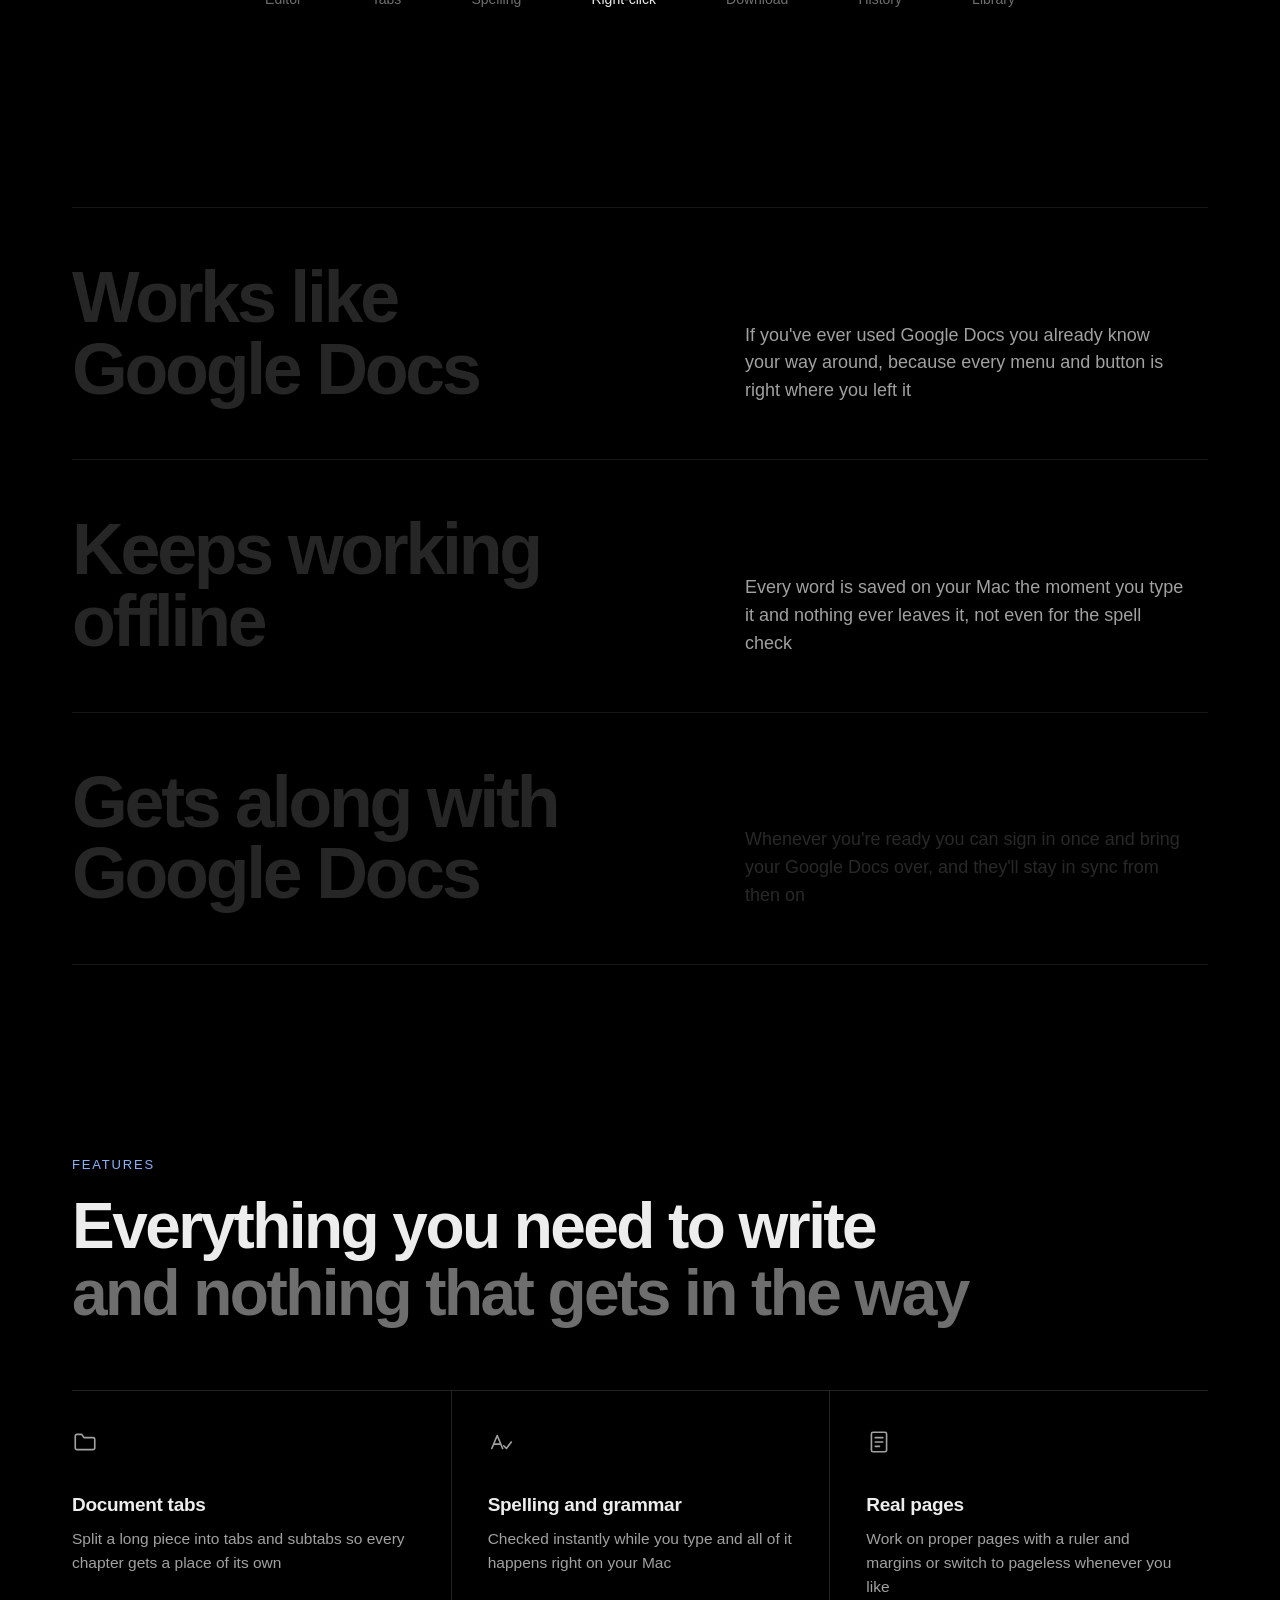
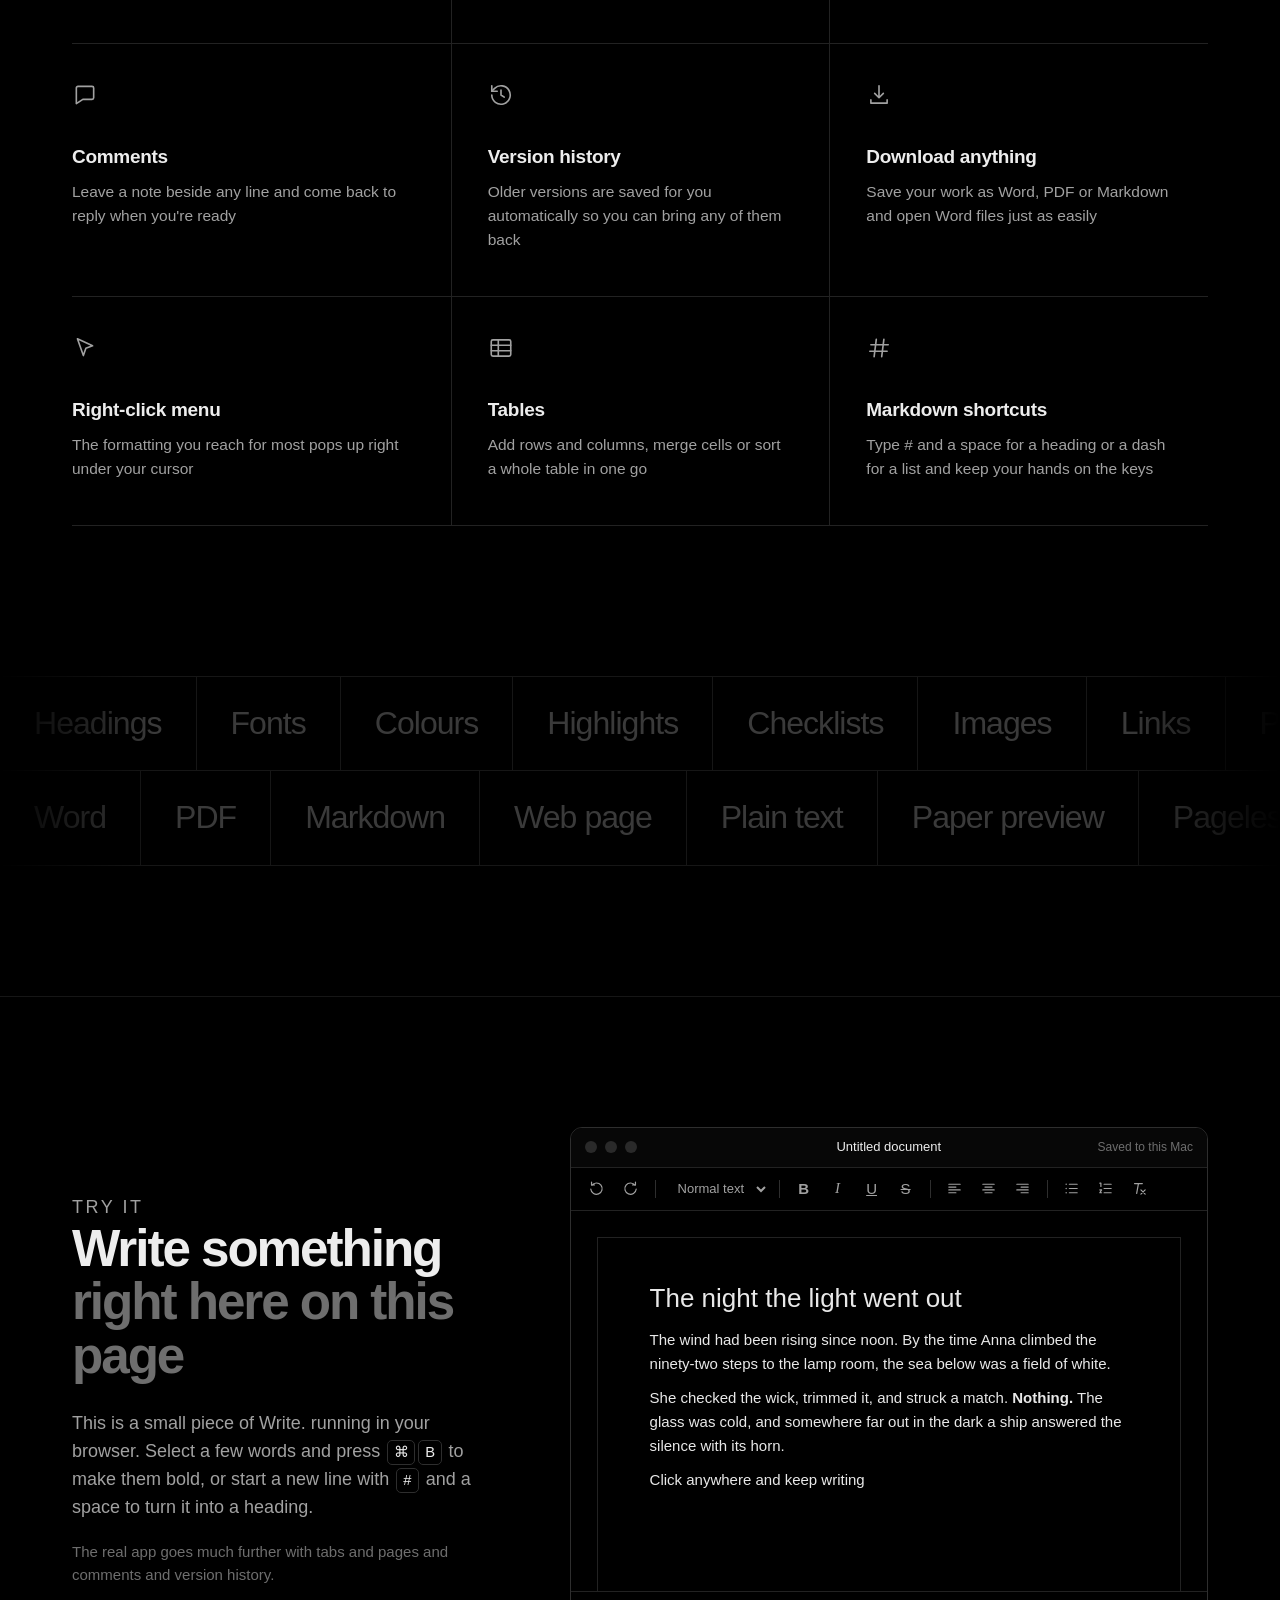
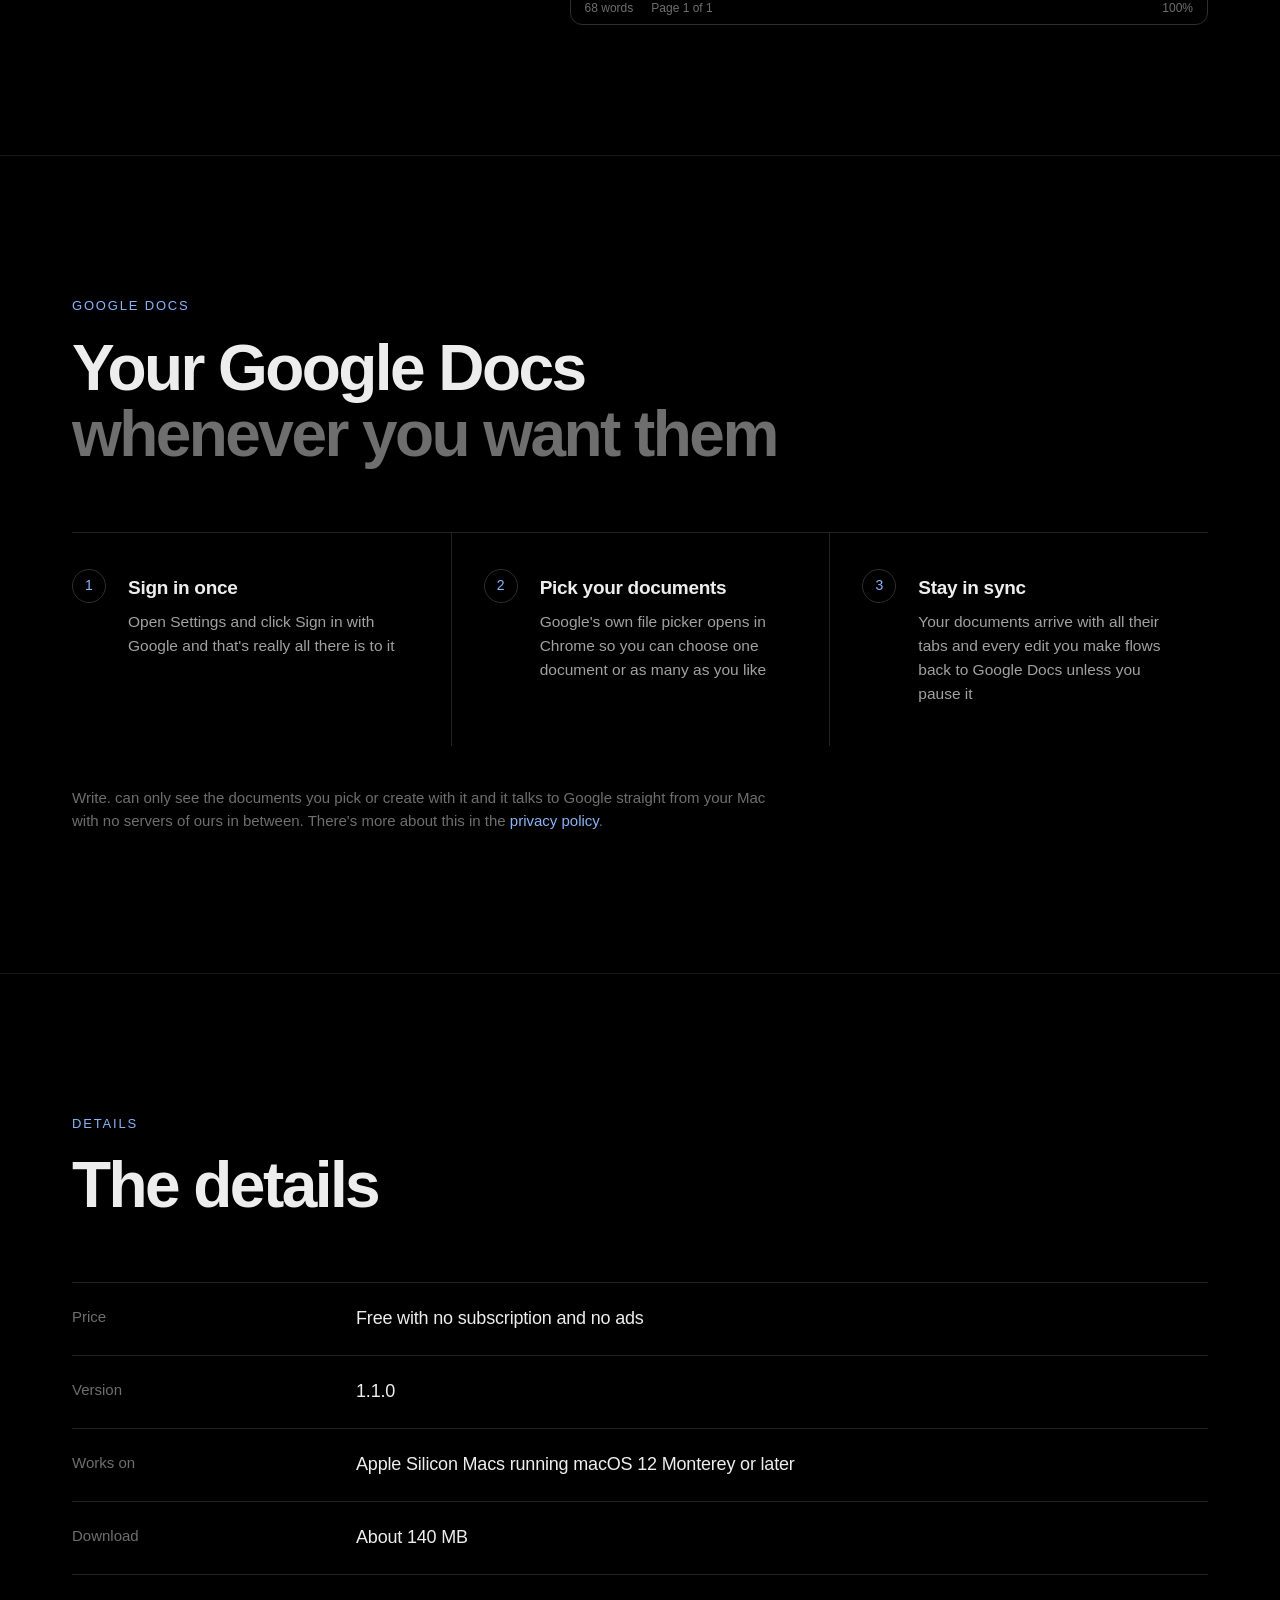
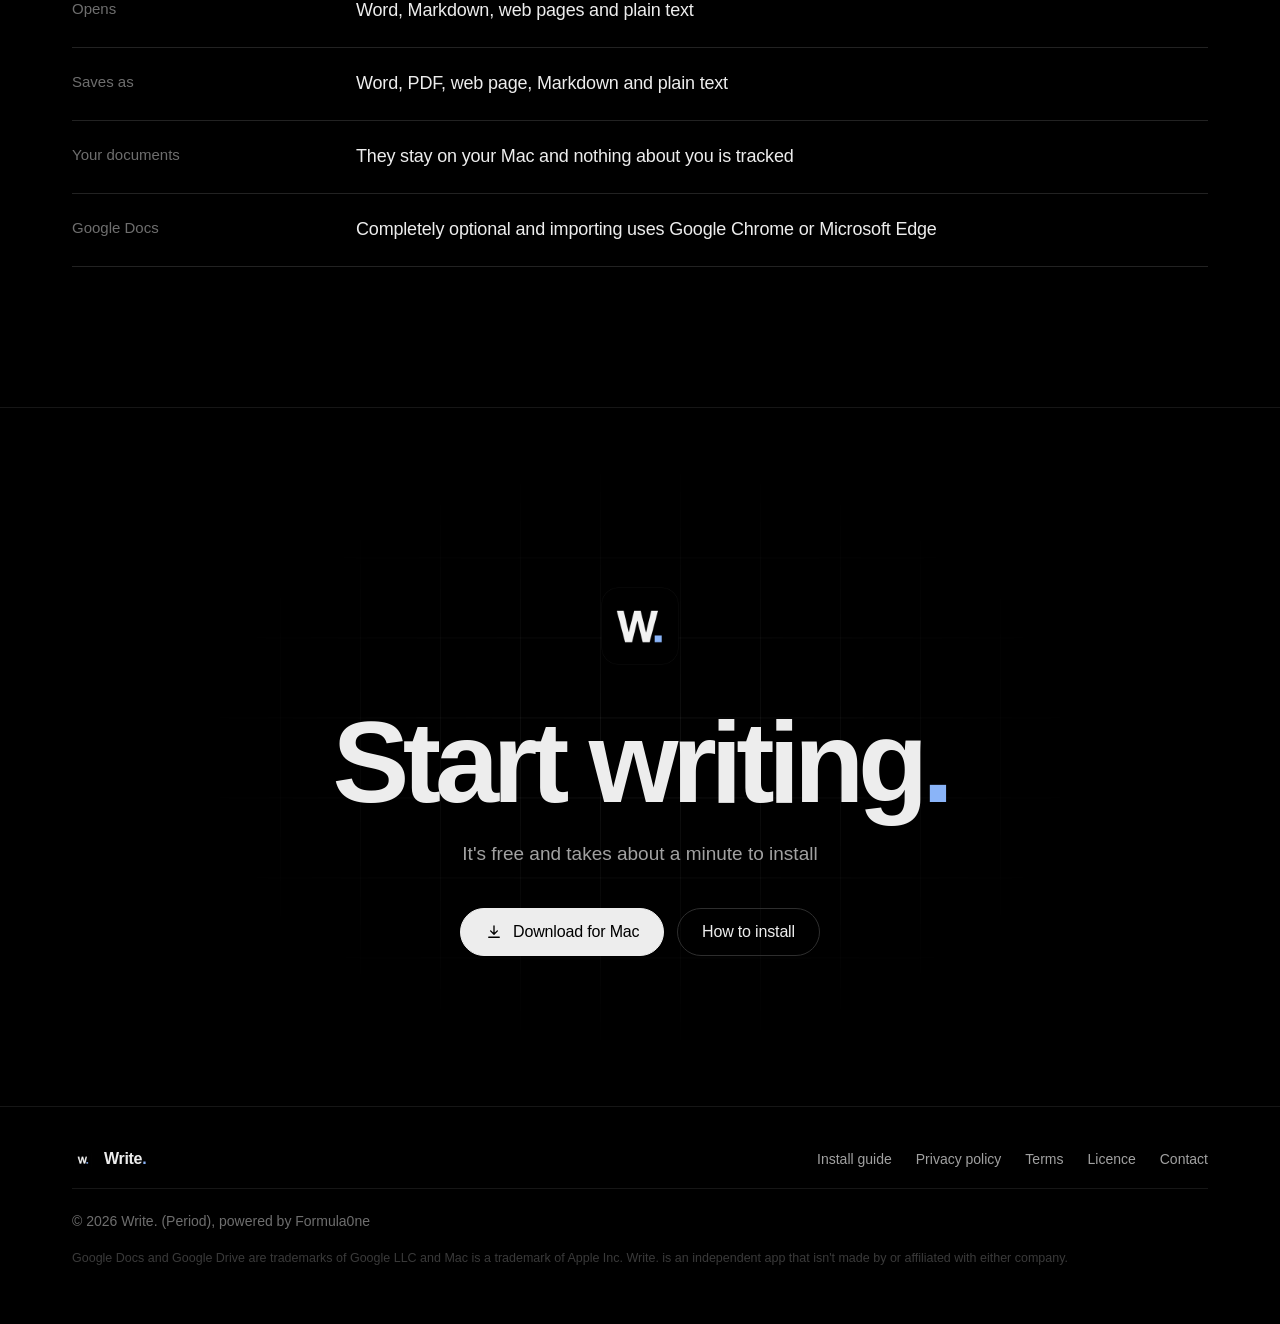
==== commit e9c6df6a: "Website: contact email" ====
--- a/docs/index.html
+++ b/docs/index.html
@@ -293,6 +293,7 @@
       <a href="privacy.html">Privacy policy</a>
       <a href="terms.html">Terms</a>
       <a href="licence.html">Licence</a>
+      <a href="mailto:write.app.help@gmail.com">Contact</a>
     </nav>
     <p class="copy">© 2026 Write. (Period), powered by Formula0ne</p>
     <p class="tm">Google Docs and Google Drive are trademarks of Google LLC and Mac is a trademark of Apple Inc. Write. is an independent app that isn't made by or affiliated with either company.</p>
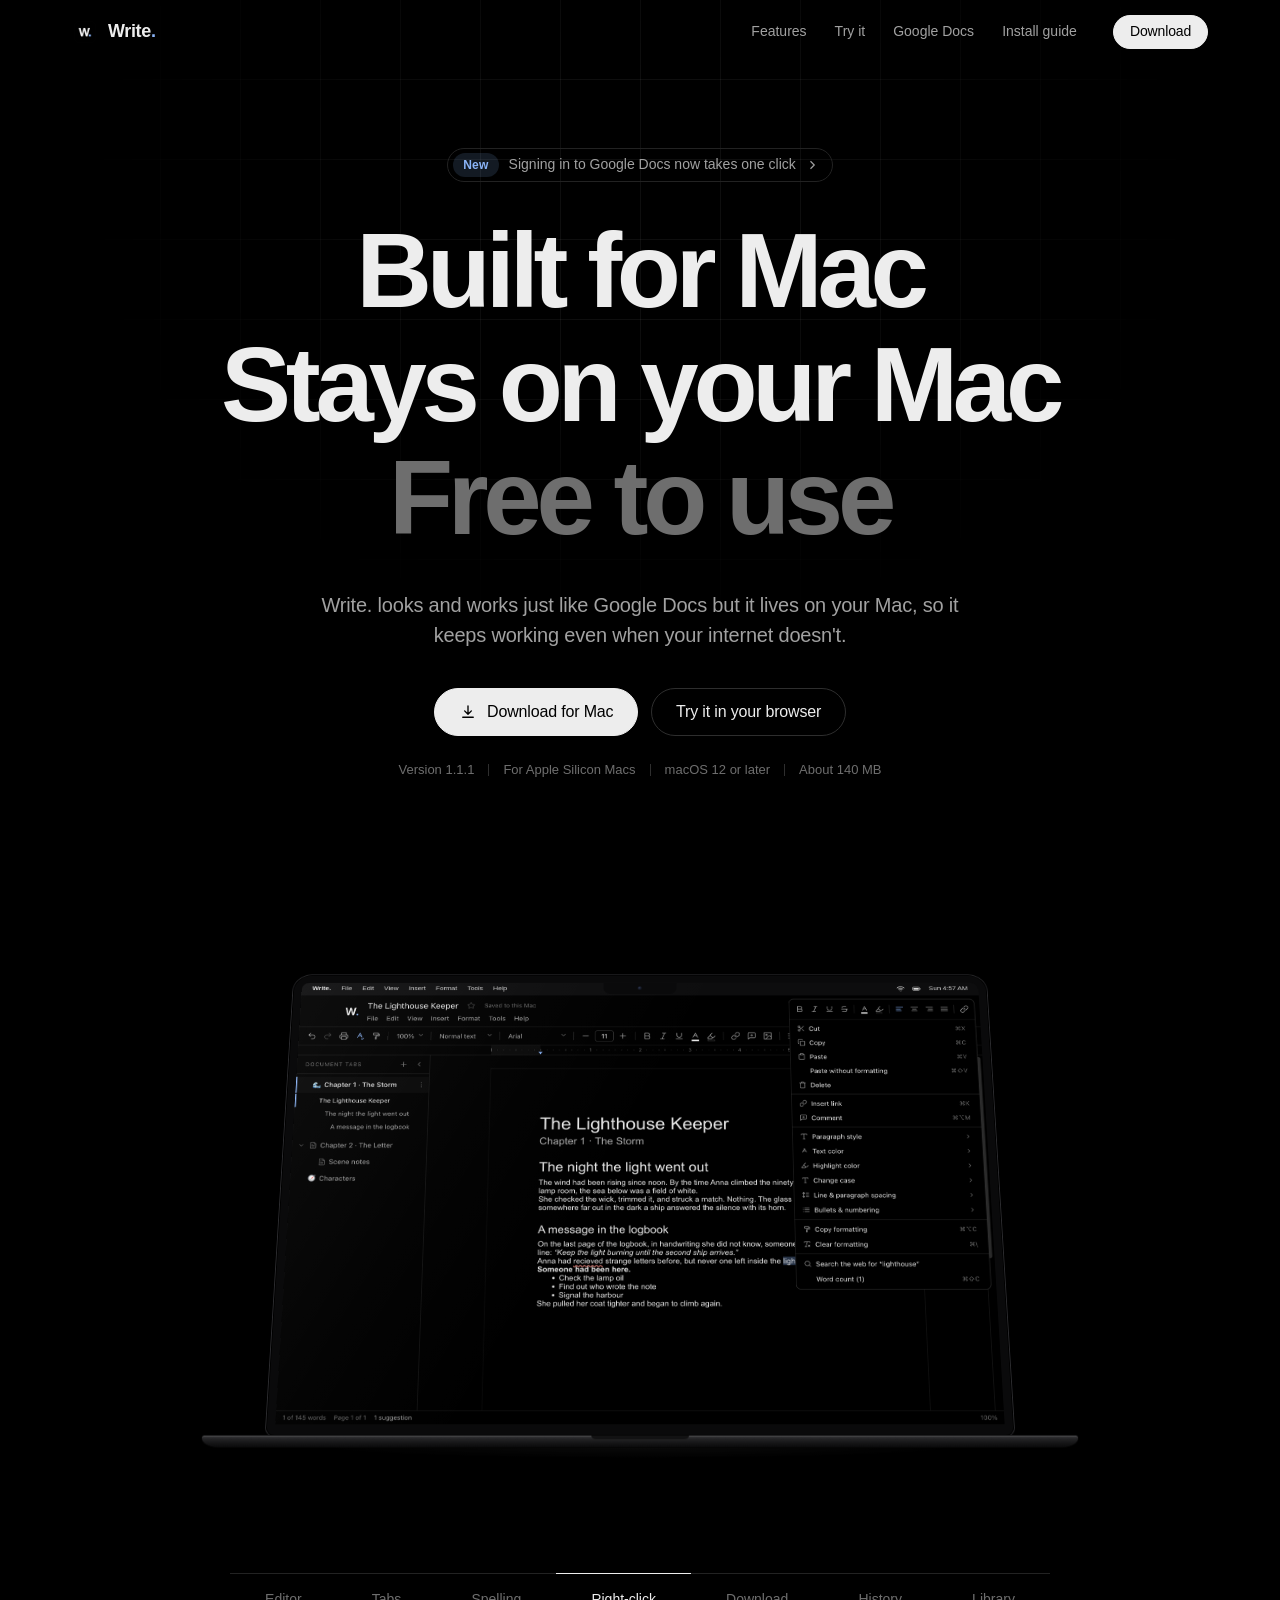
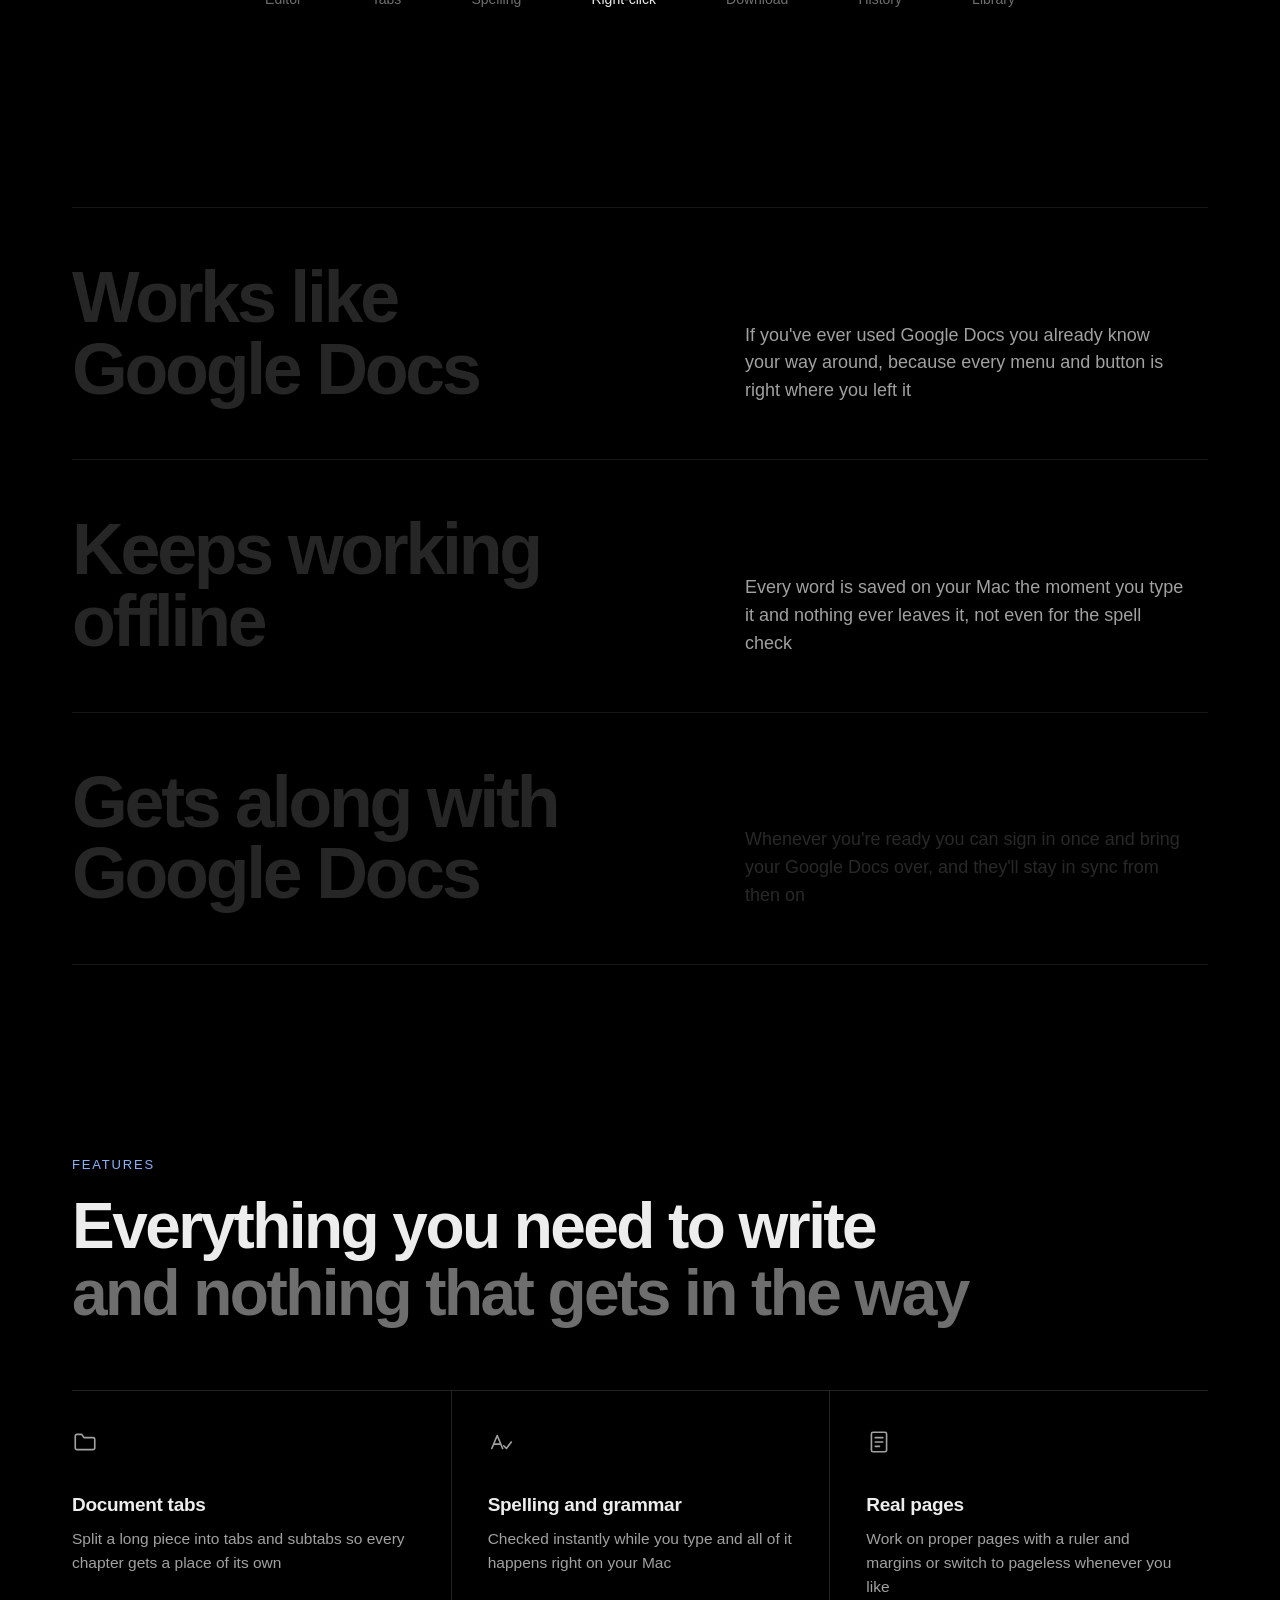
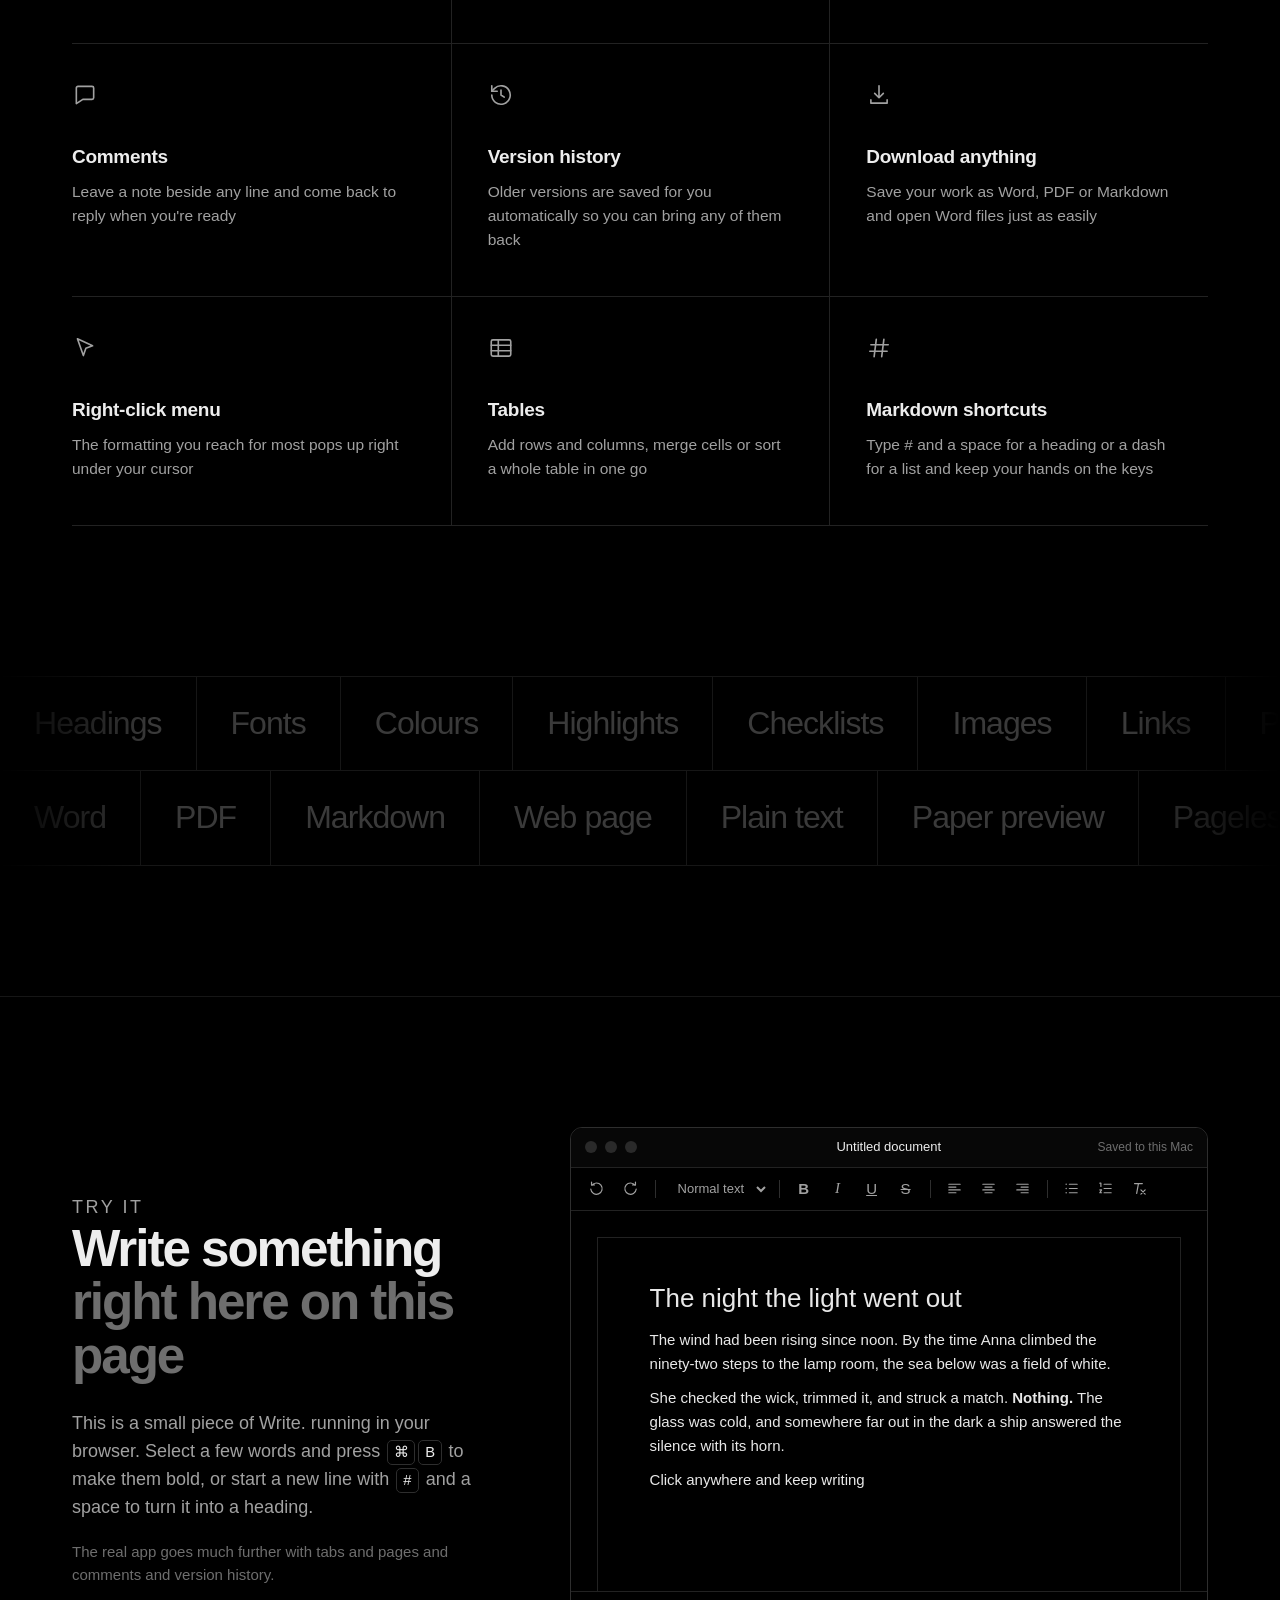
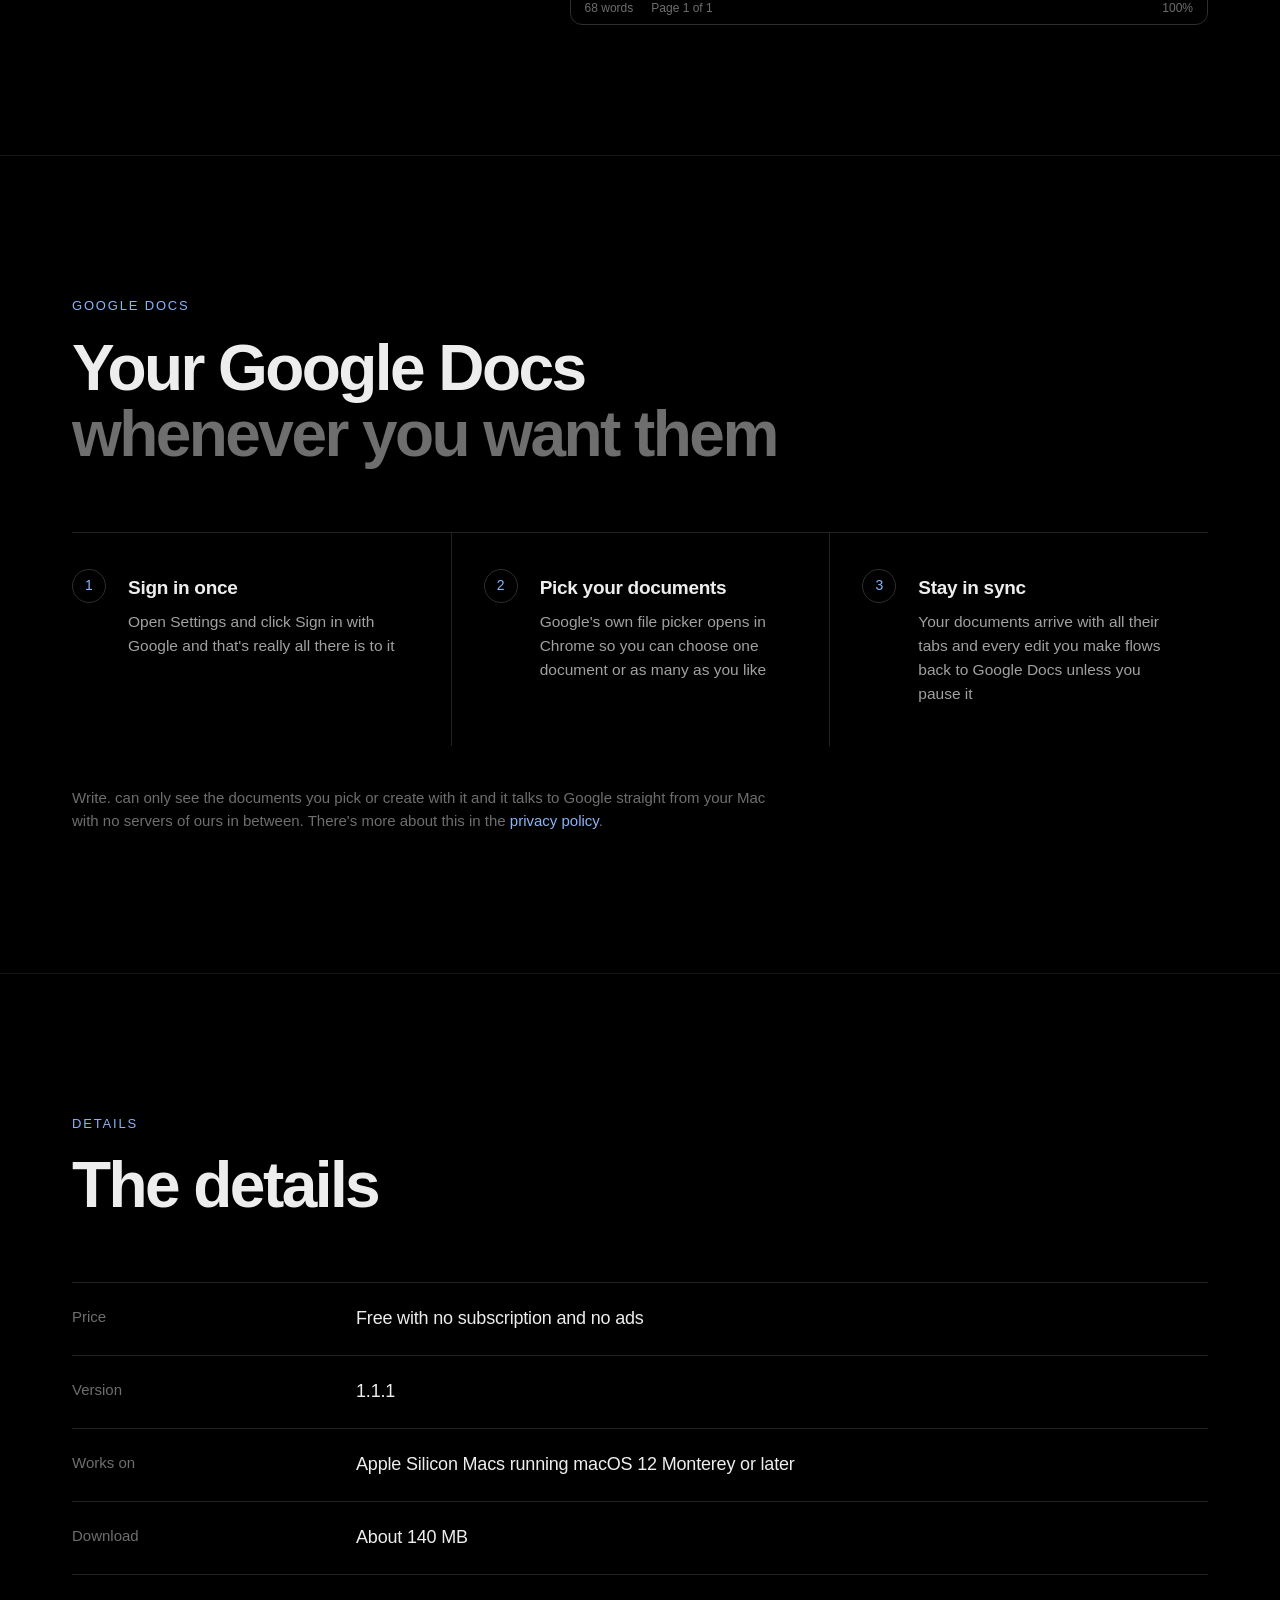
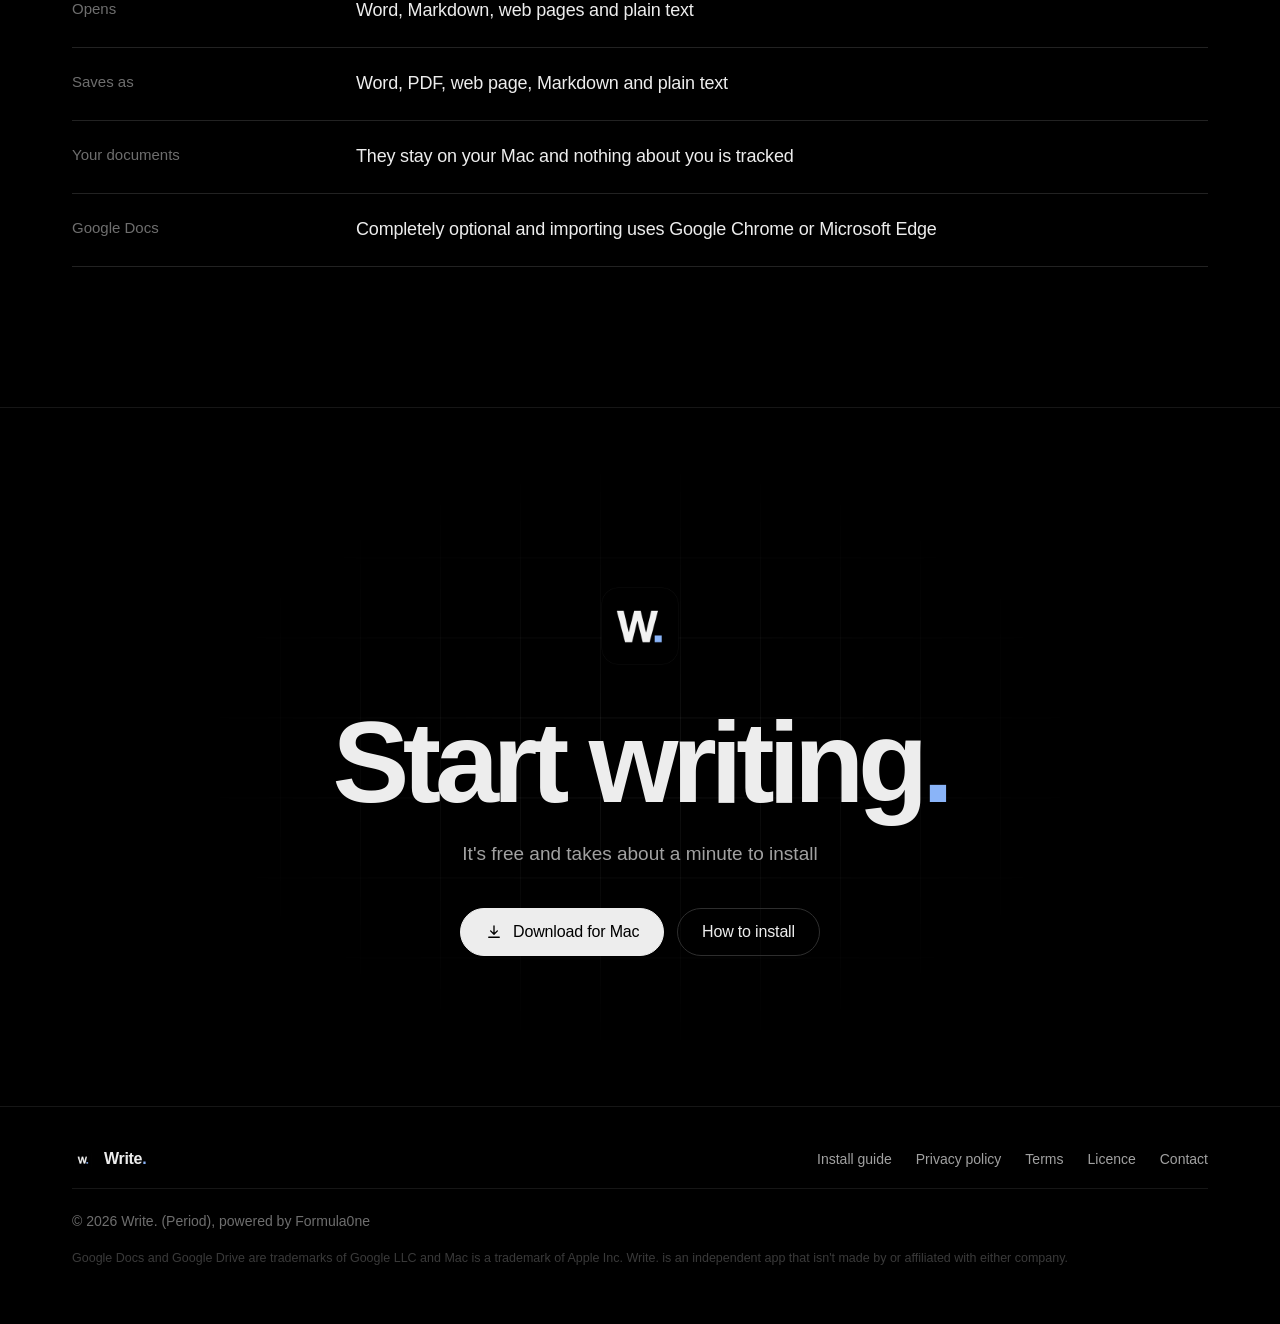
==== commit f7f5a8d8: "Point downloads at 1.1.1" ====
--- a/docs/index.html
+++ b/docs/index.html
@@ -53,7 +53,7 @@
         </a>
         <a class="btn btn-ghost magnetic" href="#try">Try it in your browser</a>
       </div>
-      <p class="meta fade" style="--d:6"><span data-version>Version 1.1.0</span><i></i><span>For Apple Silicon Macs</span><i></i><span>macOS 12 or later</span><i></i><span data-size>About 140 MB</span></p>
+      <p class="meta fade" style="--d:6"><span data-version>Version 1.1.1</span><i></i><span>For Apple Silicon Macs</span><i></i><span>macOS 12 or later</span><i></i><span data-size>About 140 MB</span></p>
     </div>
 
     <!-- the Mac -->
@@ -256,7 +256,7 @@
       </div>
       <dl class="spec-list" data-reveal>
         <div><dt>Price</dt><dd>Free with no subscription and no ads</dd></div>
-        <div><dt>Version</dt><dd data-version-plain>1.1.0</dd></div>
+        <div><dt>Version</dt><dd data-version-plain>1.1.1</dd></div>
         <div><dt>Works on</dt><dd>Apple Silicon Macs running macOS 12 Monterey or later</dd></div>
         <div><dt>Download</dt><dd data-size-plain>About 140 MB</dd></div>
         <div><dt>Opens</dt><dd>Word, Markdown, web pages and plain text</dd></div>
